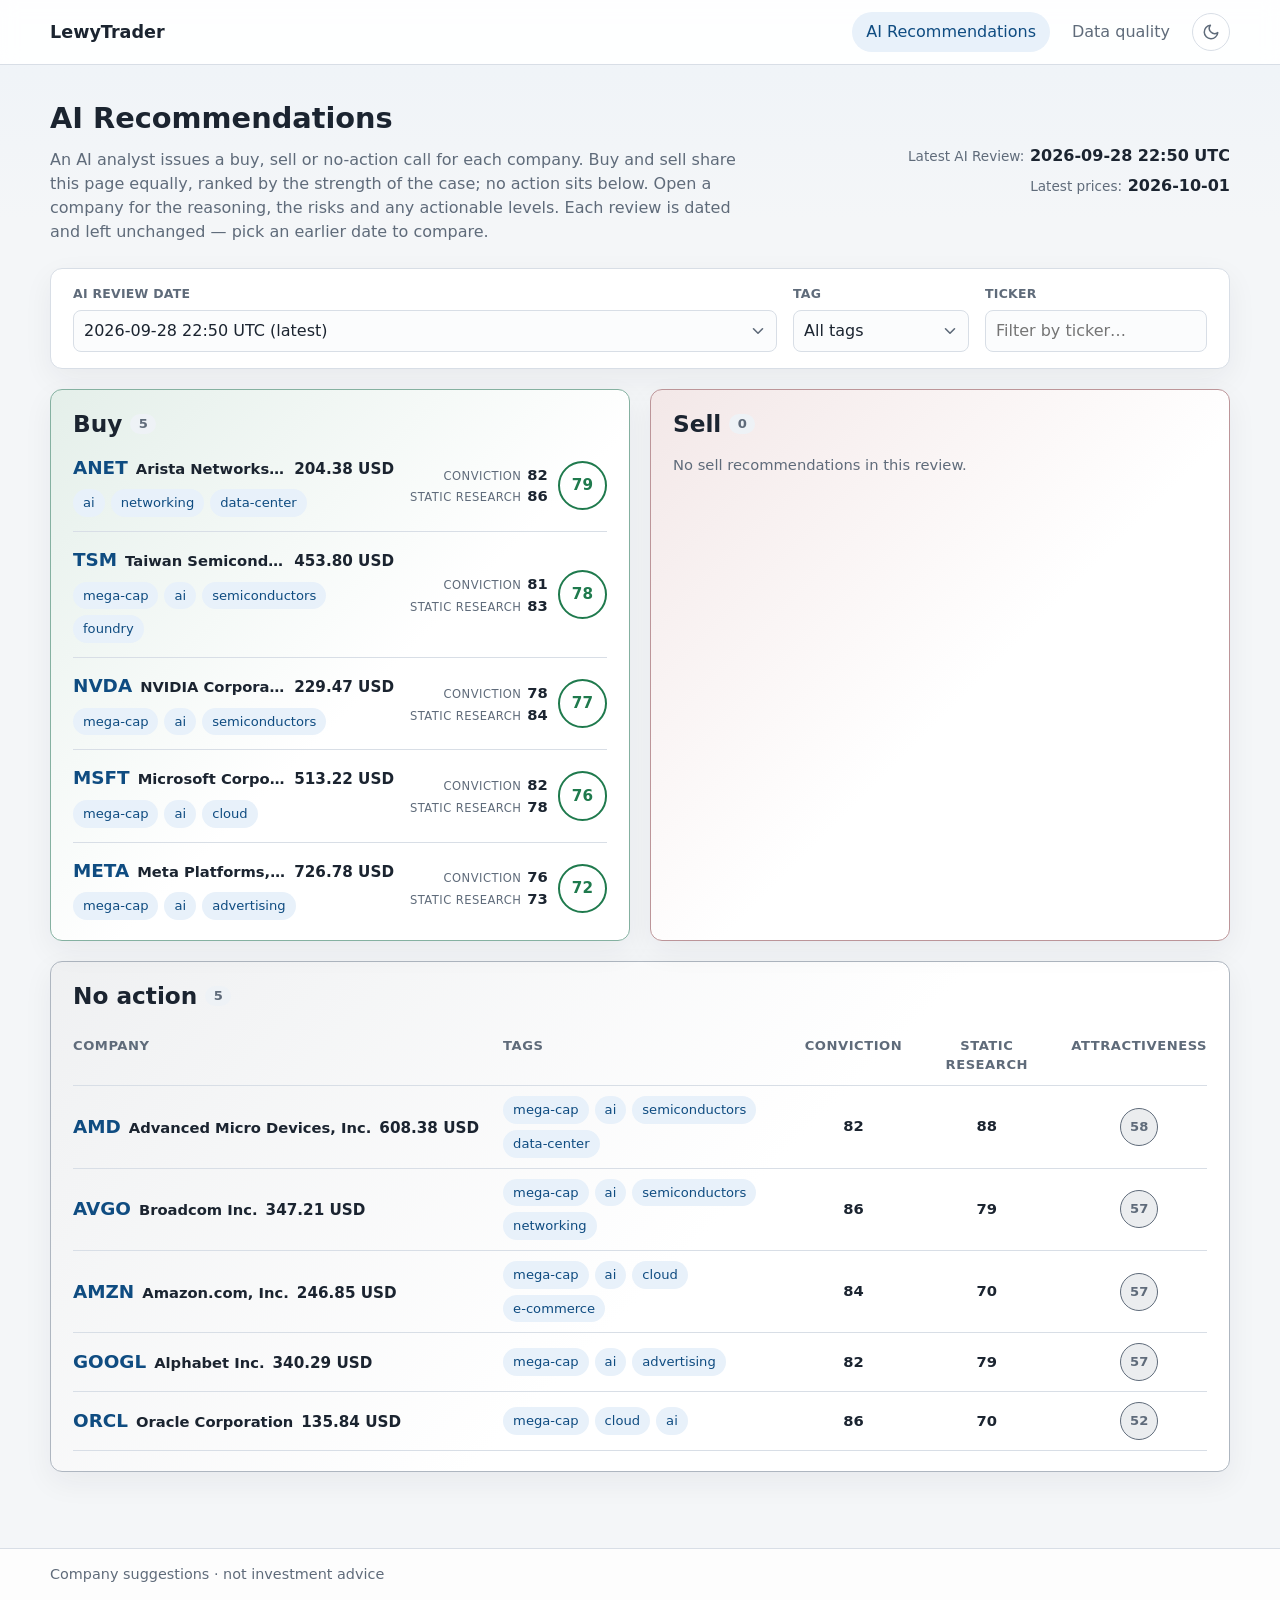
==== index.html @ b8fec173 "Deploy from LewyTrader @ 913bda2dea009701b4e9407ee2eef4a628cf31fa Leeewy/LewyTrader@913bda2dea009701" ====
<!DOCTYPE html>
<html lang="en">
<head>
  <meta charset="utf-8">
  <meta name="viewport" content="width=device-width, initial-scale=1">
  <title>AI Recommendations · LewyTrader</title>
  <script>
(function () {
  var key = "lewytrader-theme";
  var theme = "light";
  try {
    var stored = localStorage.getItem(key);
    if (stored === "light" || stored === "dark") {
      theme = stored;
    } else if (window.matchMedia("(prefers-color-scheme: dark)").matches) {
      theme = "dark";
    }
  } catch (err) {
    if (window.matchMedia("(prefers-color-scheme: dark)").matches) {
      theme = "dark";
    }
  }
  document.documentElement.setAttribute("data-theme", theme);

  window.LewyTrader = window.LewyTrader || {};
  window.LewyTrader.toggleTheme = function () {
    var html = document.documentElement;
    var current = html.getAttribute("data-theme") === "dark" ? "dark" : "light";
    var next = current === "dark" ? "light" : "dark";
    try {
      localStorage.setItem(key, next);
    } catch (err) {
      // Ignore storage failures (private mode, file:// restrictions).
    }
    html.setAttribute("data-theme", next);
    document.dispatchEvent(
      new CustomEvent("lewytrader-theme-change", { detail: { theme: next } })
    );
    if (typeof window.LewyTrader.updateThemeToggle === "function") {
      window.LewyTrader.updateThemeToggle();
    }
  };
})();
</script>
  <script>window.LewyTrader=window.LewyTrader||{};window.LewyTrader.termGlossary={"Attractiveness":"How strong the case is to own this company now: 100 is the strongest case to own, 0 the strongest case to exit.","Conviction":"How sure the analyst is about this call. Independent of attractiveness \u2014 a confident no-action can still score high.","Score":"How strong the case is to own this company now: 100 is the strongest case to own, 0 the strongest case to exit.","Research":"A score from reported figures only: growth, profitability and price versus its own trend. No AI is involved.","Research score":"A score from reported figures only: growth, profitability and price versus its own trend. No AI is involved.","Research rank":"Where this company sits among active watchlist names on the Research score alone. Rank 1 is the highest.","Static Research":"Reported-figures score from growth, profitability and price versus its own trend. No AI is involved. On the summary this is from the selected AI review; the Static Research section uses the latest available data and may differ.","Adjusted Close":"Closing price adjusted for splits and dividends, so history stays comparable over time.","SMA50":"Average closing price over the last 50 trading days.","SMA200":"Average closing price over the last 200 trading days.","Price vs SMA200":"Where the latest close sits relative to the 200-day average \u2014 a simple read on the longer-term trend.","RSI":"Relative Strength Index: a 0\u2013100 momentum reading. High values often mean the move has been stretched to the upside; low values, to the downside.","RSI (14)":"Relative Strength Index over 14 trading days: a 0\u2013100 momentum reading. High values often mean the move has been stretched to the upside; low values, to the downside.","MACD":"Moving Average Convergence Divergence: the gap between a faster and a slower moving average of price. Used to read trend and momentum.","ATR":"Average True Range: how much the price typically moves, in the quoted currency. Higher means a more volatile stock.","ATR (14)":"Average True Range over 14 trading days: how much the price typically moves, in the quoted currency. Higher means a more volatile stock.","ATR %":"Average True Range as a share of the latest close, so volatility can be compared across names with different prices.","RVOL":"Relative volume: latest session volume divided by the 20-day average. Around 1\u00d7 is a typical day; higher means heavier participation.","Excess vs benchmark (1m)":"How this name\u2019s roughly one-month return compares with the configured market benchmark (default SPY). Positive means it outperformed.","Excess vs benchmark (3m)":"How this name\u2019s roughly three-month return compares with the configured market benchmark (default SPY). Positive means it outperformed.","Benchmark":"The S&P 500 (SPY ETF) used for relative strength and regime context. It is not a watchlist company and is not itself a recommendation.","Benchmark vs SMA50":"Where the benchmark\u2019s latest close sits relative to its 50-day average.","Benchmark vs SMA200":"Where the benchmark\u2019s latest close sits relative to its 200-day average.","Benchmark above SMA50":"Whether the benchmark\u2019s latest close is above its 50-day average.","Benchmark above SMA200":"Whether the benchmark\u2019s latest close is above its 200-day average.","EPS":"Earnings per share: profit attributable to each ordinary share.","EPS (TTM)":"Earnings per share over the trailing twelve months: profit attributable to each ordinary share.","EPS growth":"Change in earnings per share versus a year earlier.","EPS growth (YoY)":"Change in earnings per share versus a year earlier.","TTM":"Trailing twelve months: the last 12 reported months, not the calendar year.","YoY":"Year over year: compared with the same period a year earlier.","Revenue (TTM)":"Sales over the trailing twelve months.","Revenue growth":"Change in sales versus a year earlier.","Revenue growth (YoY)":"Change in sales versus a year earlier.","Operating margin":"Operating profit as a share of sales.","Operating margin (TTM)":"Operating profit as a share of sales, over the trailing twelve months.","Gross margin (TTM)":"Gross profit as a share of sales, over the trailing twelve months.","Free cash flow (TTM)":"Cash left after operating and capital spending, over the trailing twelve months.","Market cap":"Market value of the company\u2019s shares: price \u00d7 shares outstanding.","FCF":"Free cash flow: cash left after operating and capital spending.","Latest close":"Most recent closing price in the quoted currency.","Volume":"Number of shares traded on the latest session.","Quoted currency":"Currency in which the share price is quoted.","Instrument currency":"Currency used for this instrument\u2019s prices and levels.","Price date":"Trading date of the latest price used in this review.","Indicator date":"Trading date of the latest technical indicators used.","Fundamentals as of":"When the fundamentals snapshot was last updated.","Fundamentals currency":"Currency of the reported fundamentals figures.","Fundamentals updated":"When the fundamentals record was last written.","Company name":"Legal or trading name of the company.","Sector":"Industry sector from the watchlist.","Country":"Country of domicile or primary listing from the watchlist.","Ticker":"Market symbol used to identify the company.","1-month return":"Price change over roughly the last month.","3-month return":"Price change over roughly the last three months.","6-month return":"Price change over roughly the last six months.","12-month return":"Price change over roughly the last twelve months.","52-week high":"Highest closing price in the last 52 weeks.","52-week low":"Lowest closing price in the last 52 weeks.","Distance from 52-week high":"How far the latest close sits below the 52-week high, as a percentage.","Distance from 52-week low":"How far the latest close sits above the 52-week low, as a percentage.","Drawdown from high":"Worst peak-to-trough decline in the last 52 weeks \u2014 can be deeper than the distance from the 52-week high if the price recovered.","Realized volatility":"How much the price has been swinging recently \u2014 higher means a choppier stock.","Data-quality errors":"Whether ticker-scoped data-quality checks reported errors for this company in the review.","Market intelligence finding":"A finding from public market intelligence gathered for this review. The machine identifier is kept on the chip for traceability.","Entry range":"Suggested price band for opening or adding to a position.","Stop loss":"Price level at which the case to hold would be reconsidered.","Take profit":"Price level at which taking gains would be reconsidered.","Horizon":"How far ahead this recommendation is meant to apply.","Snapshot":"The analyst\u2019s short read on the setup: what looks solid, what is uncertain, and why conviction is where it is.","Market Intelligence":"Public news, filings and market context gathered for this review, shown as the original findings rather than a new summary.","Reviewed":"When this AI review was produced.","Latest AI Review":"When the selected AI evaluation run finished, shown as UTC (same stamp as AI Review Date).","Latest prices":"Most recent trading-day date stored in market prices.","AI Review Date":"Which dated AI review to show on this page (UTC)."};window.LewyTrader.snapshotEvidenceLabels={"ticker":"Ticker","instrument_currency":"Instrument currency","as_of_price_date":"Price date","as_of_indicator_date":"Indicator date","as_of_fundamentals_at":"Fundamentals as of","metadata.name":"Company name","metadata.sector":"Sector","metadata.country":"Country","market.close":"Latest close","market.volume":"Volume","market.currency":"Quoted currency","price_behaviour.return_1m":"1-month return","price_behaviour.return_3m":"3-month return","price_behaviour.return_6m":"6-month return","price_behaviour.return_12m":"12-month return","price_behaviour.high_52w":"52-week high","price_behaviour.low_52w":"52-week low","price_behaviour.distance_from_high_52w":"Distance from 52-week high","price_behaviour.distance_from_low_52w":"Distance from 52-week low","price_behaviour.drawdown_from_high":"Drawdown from high","price_behaviour.realized_volatility":"Realized volatility","fundamentals.market_cap":"Market cap","fundamentals.revenue":"Revenue (TTM)","fundamentals.revenue_growth":"Revenue growth (YoY)","fundamentals.eps":"EPS (TTM)","fundamentals.eps_growth":"EPS growth (YoY)","fundamentals.free_cash_flow":"Free cash flow (TTM)","fundamentals.operating_margin":"Operating margin (TTM)","fundamentals.gross_margin":"Gross margin (TTM)","fundamentals.currency":"Fundamentals currency","fundamentals.updated_at":"Fundamentals updated","indicators.sma50":"SMA50","indicators.sma200":"SMA200","indicators.rsi14":"RSI (14)","indicators.macd":"MACD","indicators.atr14":"ATR (14)","indicators.rvol":"RVOL","indicators.atr14_pct":"ATR %","benchmark.ticker":"Benchmark","benchmark.excess_return_1m":"Excess vs benchmark (1m)","benchmark.excess_return_3m":"Excess vs benchmark (3m)","benchmark.close_vs_sma50":"Benchmark vs SMA50","benchmark.close_vs_sma200":"Benchmark vs SMA200","benchmark.above_sma50":"Benchmark above SMA50","benchmark.above_sma200":"Benchmark above SMA200","opportunity.score":"Research score","opportunity.rank":"Research rank","data_quality.has_errors":"Data-quality errors"};window.LewyTrader.mirFindingLabel="Market intelligence finding";window.LewyTrader.evaluationStateLabels={"accepted":"Complete","downgraded":"Adjusted","short_circuited":"Incomplete data","failed":"Unavailable","not_evaluated":"Not covered"};window.LewyTrader.evaluationStateSummaries={"accepted":"The analyst's call passed our safety checks and is shown exactly as written.","downgraded":"Our safety checks overruled the analyst and set this to no action. The original reasoning and scores are kept so you can see what was proposed.","short_circuited":"The data for this company was not complete enough to analyse, so no call was made. Treat this as no action rather than a negative view.","failed":"The analysis could not be completed for this company. Nothing has been read into the failure \u2014 treat it as no action.","not_evaluated":"This company is on your watchlist but was not covered in this review."};window.LewyTrader.degradedStates=["downgraded","failed","short_circuited"];window.LewyTrader.analysisNotRunStates=["failed","short_circuited"];</script>
  <link rel="stylesheet" href="assets/styles.css?v=1790869603">
</head>
<body>
  <header class="site-header">
    <div class="container header-inner">
      <a class="brand" href="index.html">LewyTrader</a>
      <div class="header-tools">
        <nav class="site-nav" aria-label="Primary">
          <a class="nav-link active" href="index.html">AI Recommendations</a><a class="nav-link" href="quality.html">Data quality</a>
        </nav>
        <button type="button" class="theme-toggle" aria-label="Switch to dark theme" onclick="window.LewyTrader.toggleTheme()">
  <svg class="theme-toggle-icon theme-toggle-moon" viewBox="0 0 24 24" width="18" height="18" fill="none" stroke="currentColor" stroke-width="2" stroke-linecap="round" stroke-linejoin="round" aria-hidden="true">
    <path d="M21 12.79A9 9 0 1 1 11.21 3 7 7 0 0 0 21 12.79z"/>
  </svg>
  <svg class="theme-toggle-icon theme-toggle-sun" viewBox="0 0 24 24" width="18" height="18" fill="none" stroke="currentColor" stroke-width="2" stroke-linecap="round" stroke-linejoin="round" aria-hidden="true">
    <circle cx="12" cy="12" r="4"/>
    <path d="M12 2v2M12 20v2M4.93 4.93l1.41 1.41M17.66 17.66l1.41 1.41M2 12h2M20 12h2M4.93 19.07l1.41-1.41M17.66 6.34l1.41-1.41"/>
  </svg>
</button>
      </div>
    </div>
  </header>
  <main class="container page-main">
    <div class="page-header">
  <div class="page-header-main">
    <h1>AI Recommendations</h1>
    <p class="lede">An AI analyst issues a buy, sell or no-action call for each company. Buy and sell share this page equally, ranked by the strength of the case; no action sits below. Open a company for the reasoning, the risks and any actionable levels. Each review is dated and left unchanged — pick an earlier date to compare.</p>
  </div>
  <div class="page-header-meta" id="recommendation-run-meta">
  <div class="meta-block">
    <span class="meta-label" data-tip="When the selected AI evaluation run finished, shown as UTC (same stamp as AI Review Date).">Latest AI Review</span>
    <time class="meta-value" id="recommendation-evaluated-at"
          datetime="2026-09-28T22:50:27+00:00">2026-09-28 22:50 UTC</time>
  </div>
  <div class="meta-block">
    <span class="meta-label" data-tip="Most recent trading-day date stored in market prices.">Latest prices</span>
    <time class="meta-value utc-date" datetime="2026-10-01">2026-10-01</time>
  </div>
</div>
</div>
<section class="section filter-section" aria-label="Recommendation filters">
  <div class="filter-bar" id="recommendation-filters"
       data-selected-run="run-cb1b187b-5b9a-4ec9-bd64-d8406f401cc3"
       data-latest-run="run-cb1b187b-5b9a-4ec9-bd64-d8406f401cc3">
    <label class="filter-field filter-field-run">
      <span class="filter-label">AI Review Date</span>
      <select id="filter-run" name="run" aria-label="Choose a review date">
        <option value="run-cb1b187b-5b9a-4ec9-bd64-d8406f401cc3" selected data-datetime="2026-09-28T22:50:27+00:00" data-suffix=" (latest)">2026-09-28 22:50 UTC (latest)</option><option value="run-c6d095ad-ae36-4245-95e4-3bceceba221d" data-datetime="2026-09-25T23:27:19+00:00" data-suffix="">2026-09-25 23:27 UTC</option><option value="run-a2bc906d-7a36-4ae4-892d-2aba0a30de5d" data-datetime="2026-09-20T22:58:00+00:00" data-suffix="">2026-09-20 22:58 UTC</option>
      </select>
    </label>
    <label class="filter-field">
      <span class="filter-label">Tag</span>
      <select id="filter-tag" name="tag">
        <option value="">All tags</option>
        <option value="advertising">advertising</option><option value="ai">ai</option><option value="cloud">cloud</option><option value="data-center">data-center</option><option value="e-commerce">e-commerce</option><option value="foundry">foundry</option><option value="mega-cap">mega-cap</option><option value="networking">networking</option><option value="semiconductors">semiconductors</option>
      </select>
    </label>
    <label class="filter-field filter-field-grow">
      <span class="filter-label">Ticker</span>
      <input id="filter-ticker" name="ticker" type="search"
             placeholder="Filter by ticker…" autocomplete="off">
    </label>
  </div>
</section>
<div id="recommendation-board">
  
  <div class="rec-split-grid">
    <section class="section rec-group" data-group="BUY">
      <h2>Buy
        <span class="rec-group-count" id="rec-count-buy">5</span>
      </h2>
      <ul class="rec-card-list" id="rec-list-buy"><li class="recommendation-row type-buy outcome-accepted rec-card"
    data-ticker="ANET"
    data-type="BUY"
    data-tags="ai networking data-center"
    data-state="accepted">
  <div class="rec-card-row">
    <div class="rec-card-identity">
      <a class="rec-card-company company-link" href="company.html?ticker=ANET" data-ticker="ANET"><span class="company-ticker">ANET</span><span class="company-name">Arista Networks, Inc.</span><span class="company-price">204.38 USD</span></a>
      <div class="rec-card-tags"><span class="tag">ai</span><span class="tag">networking</span><span class="tag">data-center</span></div>
    </div>
    <div class="rec-card-aside">
      <div class="rec-card-metrics">
        <span class="rec-card-metric"><span class="metric-label term-hint" data-tip="How sure the analyst is about this call. Independent of attractiveness — a confident no-action can still score high.">Conviction</span><span class="rec-card-metric-value">82</span></span>
        <span class="rec-card-metric"><span class="metric-label term-hint" data-tip="Reported-figures score from growth, profitability and price versus its own trend. No AI is involved. On the summary this is from the selected AI review; the Static Research section uses the latest available data and may differ.">Static Research</span><span class="rec-card-metric-value">86</span></span>
      </div>
      <span class="score-circle score-circle-buy">79</span>
    </div>
  </div>
</li><li class="recommendation-row type-buy outcome-accepted rec-card"
    data-ticker="TSM"
    data-type="BUY"
    data-tags="mega-cap ai semiconductors foundry"
    data-state="accepted">
  <div class="rec-card-row">
    <div class="rec-card-identity">
      <a class="rec-card-company company-link" href="company.html?ticker=TSM" data-ticker="TSM"><span class="company-ticker">TSM</span><span class="company-name">Taiwan Semiconductor Manufacturing Company Limited</span><span class="company-price">453.80 USD</span></a>
      <div class="rec-card-tags"><span class="tag">mega-cap</span><span class="tag">ai</span><span class="tag">semiconductors</span><span class="tag">foundry</span></div>
    </div>
    <div class="rec-card-aside">
      <div class="rec-card-metrics">
        <span class="rec-card-metric"><span class="metric-label term-hint" data-tip="How sure the analyst is about this call. Independent of attractiveness — a confident no-action can still score high.">Conviction</span><span class="rec-card-metric-value">81</span></span>
        <span class="rec-card-metric"><span class="metric-label term-hint" data-tip="Reported-figures score from growth, profitability and price versus its own trend. No AI is involved. On the summary this is from the selected AI review; the Static Research section uses the latest available data and may differ.">Static Research</span><span class="rec-card-metric-value">83</span></span>
      </div>
      <span class="score-circle score-circle-buy">78</span>
    </div>
  </div>
</li><li class="recommendation-row type-buy outcome-accepted rec-card"
    data-ticker="NVDA"
    data-type="BUY"
    data-tags="mega-cap ai semiconductors"
    data-state="accepted">
  <div class="rec-card-row">
    <div class="rec-card-identity">
      <a class="rec-card-company company-link" href="company.html?ticker=NVDA" data-ticker="NVDA"><span class="company-ticker">NVDA</span><span class="company-name">NVIDIA Corporation</span><span class="company-price">229.47 USD</span></a>
      <div class="rec-card-tags"><span class="tag">mega-cap</span><span class="tag">ai</span><span class="tag">semiconductors</span></div>
    </div>
    <div class="rec-card-aside">
      <div class="rec-card-metrics">
        <span class="rec-card-metric"><span class="metric-label term-hint" data-tip="How sure the analyst is about this call. Independent of attractiveness — a confident no-action can still score high.">Conviction</span><span class="rec-card-metric-value">78</span></span>
        <span class="rec-card-metric"><span class="metric-label term-hint" data-tip="Reported-figures score from growth, profitability and price versus its own trend. No AI is involved. On the summary this is from the selected AI review; the Static Research section uses the latest available data and may differ.">Static Research</span><span class="rec-card-metric-value">84</span></span>
      </div>
      <span class="score-circle score-circle-buy">77</span>
    </div>
  </div>
</li><li class="recommendation-row type-buy outcome-accepted rec-card"
    data-ticker="MSFT"
    data-type="BUY"
    data-tags="mega-cap ai cloud"
    data-state="accepted">
  <div class="rec-card-row">
    <div class="rec-card-identity">
      <a class="rec-card-company company-link" href="company.html?ticker=MSFT" data-ticker="MSFT"><span class="company-ticker">MSFT</span><span class="company-name">Microsoft Corporation</span><span class="company-price">513.22 USD</span></a>
      <div class="rec-card-tags"><span class="tag">mega-cap</span><span class="tag">ai</span><span class="tag">cloud</span></div>
    </div>
    <div class="rec-card-aside">
      <div class="rec-card-metrics">
        <span class="rec-card-metric"><span class="metric-label term-hint" data-tip="How sure the analyst is about this call. Independent of attractiveness — a confident no-action can still score high.">Conviction</span><span class="rec-card-metric-value">82</span></span>
        <span class="rec-card-metric"><span class="metric-label term-hint" data-tip="Reported-figures score from growth, profitability and price versus its own trend. No AI is involved. On the summary this is from the selected AI review; the Static Research section uses the latest available data and may differ.">Static Research</span><span class="rec-card-metric-value">78</span></span>
      </div>
      <span class="score-circle score-circle-buy">76</span>
    </div>
  </div>
</li><li class="recommendation-row type-buy outcome-accepted rec-card"
    data-ticker="META"
    data-type="BUY"
    data-tags="mega-cap ai advertising"
    data-state="accepted">
  <div class="rec-card-row">
    <div class="rec-card-identity">
      <a class="rec-card-company company-link" href="company.html?ticker=META" data-ticker="META"><span class="company-ticker">META</span><span class="company-name">Meta Platforms, Inc.</span><span class="company-price">726.78 USD</span></a>
      <div class="rec-card-tags"><span class="tag">mega-cap</span><span class="tag">ai</span><span class="tag">advertising</span></div>
    </div>
    <div class="rec-card-aside">
      <div class="rec-card-metrics">
        <span class="rec-card-metric"><span class="metric-label term-hint" data-tip="How sure the analyst is about this call. Independent of attractiveness — a confident no-action can still score high.">Conviction</span><span class="rec-card-metric-value">76</span></span>
        <span class="rec-card-metric"><span class="metric-label term-hint" data-tip="Reported-figures score from growth, profitability and price versus its own trend. No AI is involved. On the summary this is from the selected AI review; the Static Research section uses the latest available data and may differ.">Static Research</span><span class="rec-card-metric-value">73</span></span>
      </div>
      <span class="score-circle score-circle-buy">72</span>
    </div>
  </div>
</li></ul>
      <p class="muted rec-group-note hidden" id="rec-note-buy">No buy recommendations in this review.</p>
    </section>
    <section class="section rec-group" data-group="SELL">
      <h2>Sell
        <span class="rec-group-count" id="rec-count-sell">0</span>
      </h2>
      <ul class="rec-card-list" id="rec-list-sell"></ul>
      <p class="muted rec-group-note" id="rec-note-sell">No sell recommendations in this review.</p>
    </section>
  </div>
  <section class="section rec-group" data-group="NO_ACTION">
    <h2>No action
      <span class="rec-group-count" id="rec-count-no-action">5</span>
    </h2>
    <table class="data-table ranking-table" id="recommendation-table">
      <thead>
        <tr>
          <th>Company</th>
          <th>Tags</th>
          <th class="term-hint" data-tip="How sure the analyst is about this call. Independent of attractiveness — a confident no-action can still score high.">Conviction</th>
          <th class="term-hint" data-tip="Reported-figures score from growth, profitability and price versus its own trend. No AI is involved. On the summary this is from the selected AI review; the Static Research section uses the latest available data and may differ.">Static Research</th>
          <th class="term-hint" data-tip="How strong the case is to own this company now: 100 is the strongest case to own, 0 the strongest case to exit.">Attractiveness</th>
        </tr>
      </thead>
      <tbody id="recommendation-table-body"><tr class="recommendation-row type-no_action outcome-accepted"
    data-ticker="AMD"
    data-type="NO_ACTION"
    data-tags="mega-cap ai semiconductors data-center"
    data-state="accepted">
  <td>
    <a class="rec-card-company company-link" href="company.html?ticker=AMD" data-ticker="AMD"><span class="company-ticker">AMD</span><span class="company-name">Advanced Micro Devices, Inc.</span><span class="company-price">608.38 USD</span></a>
  </td>
  <td><span class="tag-row"><span class="tag">mega-cap</span><span class="tag">ai</span><span class="tag">semiconductors</span><span class="tag">data-center</span></span></td>
  <td><span class="rec-card-metric-value">82</span></td>
  <td><span class="rec-card-metric-value">88</span></td>
  <td><span class="score-circle score-circle-none score-circle-sm">58</span></td>
</tr><tr class="recommendation-row type-no_action outcome-accepted"
    data-ticker="AVGO"
    data-type="NO_ACTION"
    data-tags="mega-cap ai semiconductors networking"
    data-state="accepted">
  <td>
    <a class="rec-card-company company-link" href="company.html?ticker=AVGO" data-ticker="AVGO"><span class="company-ticker">AVGO</span><span class="company-name">Broadcom Inc.</span><span class="company-price">347.21 USD</span></a>
  </td>
  <td><span class="tag-row"><span class="tag">mega-cap</span><span class="tag">ai</span><span class="tag">semiconductors</span><span class="tag">networking</span></span></td>
  <td><span class="rec-card-metric-value">86</span></td>
  <td><span class="rec-card-metric-value">79</span></td>
  <td><span class="score-circle score-circle-none score-circle-sm">57</span></td>
</tr><tr class="recommendation-row type-no_action outcome-accepted"
    data-ticker="AMZN"
    data-type="NO_ACTION"
    data-tags="mega-cap ai cloud e-commerce"
    data-state="accepted">
  <td>
    <a class="rec-card-company company-link" href="company.html?ticker=AMZN" data-ticker="AMZN"><span class="company-ticker">AMZN</span><span class="company-name">Amazon.com, Inc.</span><span class="company-price">246.85 USD</span></a>
  </td>
  <td><span class="tag-row"><span class="tag">mega-cap</span><span class="tag">ai</span><span class="tag">cloud</span><span class="tag">e-commerce</span></span></td>
  <td><span class="rec-card-metric-value">84</span></td>
  <td><span class="rec-card-metric-value">70</span></td>
  <td><span class="score-circle score-circle-none score-circle-sm">57</span></td>
</tr><tr class="recommendation-row type-no_action outcome-accepted"
    data-ticker="GOOGL"
    data-type="NO_ACTION"
    data-tags="mega-cap ai advertising"
    data-state="accepted">
  <td>
    <a class="rec-card-company company-link" href="company.html?ticker=GOOGL" data-ticker="GOOGL"><span class="company-ticker">GOOGL</span><span class="company-name">Alphabet Inc.</span><span class="company-price">340.29 USD</span></a>
  </td>
  <td><span class="tag-row"><span class="tag">mega-cap</span><span class="tag">ai</span><span class="tag">advertising</span></span></td>
  <td><span class="rec-card-metric-value">82</span></td>
  <td><span class="rec-card-metric-value">79</span></td>
  <td><span class="score-circle score-circle-none score-circle-sm">57</span></td>
</tr><tr class="recommendation-row type-no_action outcome-accepted"
    data-ticker="ORCL"
    data-type="NO_ACTION"
    data-tags="mega-cap cloud ai"
    data-state="accepted">
  <td>
    <a class="rec-card-company company-link" href="company.html?ticker=ORCL" data-ticker="ORCL"><span class="company-ticker">ORCL</span><span class="company-name">Oracle Corporation</span><span class="company-price">135.84 USD</span></a>
  </td>
  <td><span class="tag-row"><span class="tag">mega-cap</span><span class="tag">cloud</span><span class="tag">ai</span></span></td>
  <td><span class="rec-card-metric-value">86</span></td>
  <td><span class="rec-card-metric-value">70</span></td>
  <td><span class="score-circle score-circle-none score-circle-sm">52</span></td>
</tr></tbody>
    </table>
    <p class="muted rec-group-note hidden" id="rec-note-no-action">Every company in this review has a buy or sell recommendation.</p>
  </section>
  <p id="recommendation-empty" class="muted hidden">No companies match the current filters.</p>
</div>
  </main>
  <footer class="site-footer">
    <div class="container footer-inner">
      <span class="footer-note">Company suggestions · not investment advice</span>
    </div>
  </footer>
  <script src="assets/app.js?v=1790869603" defer></script><script src="assets/recommendations.js?v=1790869603" defer></script>
</body>
</html>
---- assets/styles.css ----
:root {
  color-scheme: light;
  --bg: #f4f6f8;
  --body-gradient-start: #eef3f8;
  --surface: #ffffff;
  --surface-muted: #fbfcfd;
  --text: #1b2430;
  --muted: #5f6b7a;
  --border: #d8dee6;
  --brand: #0f4c81;
  --brand-soft: #e8f1fa;
  --positive: #1f7a4d;
  --positive-soft: #e7f6ee;
  --watchlist: #6b4c9a;
  --watchlist-soft: #f1ebfa;
  --score-high: #1f7a4d;
  --score-mid: #5f6b7a;
  --score-low: #9a3b3b;
  --score-pill-bg: #eef2f6;
  --score-high-bg: #e7f6ee;
  --score-mid-bg: #eef2f6;
  --score-low-bg: #fdeeee;
  --alert-warning: #fff7e6;
  --alert-error: #fdecec;
  --header-bg: rgba(255, 255, 255, 0.92);
  --footer-bg: rgba(255, 255, 255, 0.8);
  --chart-loading-bg: rgba(251, 252, 253, 0.88);
  --chart-color-primary: #0f4c81;
  --chart-color-secondary: #b26a00;
  --chart-color-tertiary: #6b4c9a;
  --nav-badge-bg: #fff4df;
  --nav-badge-text: #b26a00;
  --shadow: 0 10px 30px rgba(27, 36, 48, 0.06);
  --radius: 12px;
  --font: "Segoe UI", system-ui, -apple-system, sans-serif;
}

[data-theme="dark"] {
  color-scheme: dark;
  --bg: #0f1419;
  --body-gradient-start: #121820;
  --surface: #1a2332;
  --surface-muted: #151c27;
  --text: #e8edf4;
  --muted: #8b9cb0;
  --border: #2d3a4d;
  --brand: #5ba4e8;
  --brand-soft: #1a2d44;
  --positive: #4ecf8a;
  --positive-soft: #1a3d2e;
  --watchlist: #b89ae8;
  --watchlist-soft: #2a2440;
  --score-high: #4ecf8a;
  --score-mid: #8b9cb0;
  --score-low: #f08080;
  --score-pill-bg: #2d3a4d;
  --score-high-bg: #1a3d2e;
  --score-mid-bg: #243040;
  --score-low-bg: #3d2424;
  --alert-warning: #3d3020;
  --alert-error: #3d2424;
  --header-bg: rgba(26, 35, 50, 0.92);
  --footer-bg: rgba(26, 35, 50, 0.8);
  --chart-loading-bg: rgba(21, 28, 39, 0.88);
  --chart-color-primary: #5ba4e8;
  --chart-color-secondary: #e8a040;
  --chart-color-tertiary: #b89ae8;
  --nav-badge-bg: #3d3020;
  --nav-badge-text: #e8a040;
  --shadow: 0 10px 30px rgba(0, 0, 0, 0.25);
}

* {
  box-sizing: border-box;
}

body {
  margin: 0;
  min-height: 100vh;
  display: flex;
  flex-direction: column;
  font-family: var(--font);
  color: var(--text);
  background: linear-gradient(180deg, var(--body-gradient-start) 0%, var(--bg) 220px);
  line-height: 1.5;
}

a {
  color: var(--brand);
  text-decoration: none;
}

a:hover {
  text-decoration: underline;
}

.container {
  width: min(1180px, calc(100% - 48px));
  margin: 0 auto;
}

.site-header {
  background: var(--header-bg);
  border-bottom: 1px solid var(--border);
  backdrop-filter: blur(8px);
  position: sticky;
  top: 0;
  z-index: 10;
}

.header-inner {
  display: flex;
  align-items: center;
  gap: 16px;
  min-height: 64px;
}

.brand {
  font-weight: 700;
  font-size: 1.1rem;
  color: var(--text);
  flex-shrink: 0;
}

.header-tools {
  display: flex;
  align-items: center;
  gap: 8px;
  margin-left: auto;
  flex-shrink: 0;
  position: relative;
  z-index: 2;
}

.site-nav {
  display: flex;
  align-items: center;
  justify-content: flex-end;
  gap: 8px;
  flex-wrap: wrap;
}

.nav-link {
  display: inline-flex;
  align-items: center;
  gap: 8px;
  padding: 8px 14px;
  border-radius: 999px;
  color: var(--muted);
  white-space: nowrap;
}

.nav-link.active,
.nav-link:hover {
  background: var(--brand-soft);
  color: var(--brand);
  text-decoration: none;
}

.nav-badge {
  display: inline-flex;
  align-items: center;
  justify-content: center;
  min-width: 20px;
  height: 20px;
  padding: 0 6px;
  border-radius: 999px;
  font-size: 0.75rem;
  font-weight: 700;
  line-height: 1;
  color: var(--nav-badge-text);
  background: var(--nav-badge-bg);
}

.theme-toggle {
  display: inline-flex;
  align-items: center;
  justify-content: center;
  flex-shrink: 0;
  width: 38px;
  height: 38px;
  padding: 0;
  margin: 0;
  border: 1px solid var(--border);
  border-radius: 999px;
  background: var(--surface);
  color: var(--muted);
  cursor: pointer;
  appearance: none;
  -webkit-appearance: none;
  font: inherit;
  line-height: 0;
  position: relative;
  z-index: 3;
  transition: border-color 0.15s ease, color 0.15s ease, background-color 0.15s ease;
}

.theme-toggle:hover {
  border-color: var(--brand);
  color: var(--brand);
  background: var(--brand-soft);
}

.theme-toggle:focus-visible {
  outline: 2px solid var(--brand);
  outline-offset: 2px;
}

.theme-toggle-icon {
  display: block;
  pointer-events: none;
}

html[data-theme="light"] .theme-toggle-sun,
html[data-theme="dark"] .theme-toggle-moon {
  display: none;
}

.page-main {
  flex: 1 0 auto;
  padding: 32px 0 56px;
}

.page-header {
  display: flex;
  justify-content: space-between;
  align-items: center;
  gap: 24px;
  margin-bottom: 24px;
}

.page-header-main {
  min-width: 0;
}

.page-header-meta {
  display: flex;
  flex-direction: column;
  justify-content: center;
  gap: 6px;
  text-align: right;
  min-width: 220px;
  flex-shrink: 0;
}

.meta-block {
  display: flex;
  flex-wrap: wrap;
  align-items: baseline;
  justify-content: flex-end;
  gap: 0.35em;
  margin: 0;
}

.meta-block .meta-label {
  display: inline;
}

.meta-block .meta-label::after {
  content: ":";
}

.page-header h1,
.company-header h1 {
  margin: 0 0 8px;
  font-size: clamp(1.8rem, 2vw, 2.4rem);
}

.company-header {
  margin-bottom: 12px;
}

.company-hero {
  margin-bottom: 20px;
  padding: 20px 22px;
  border: 1px solid var(--border);
  border-radius: var(--radius);
  background: var(--surface);
  box-shadow: var(--shadow);
}

.company-hero-body {
  display: flex;
  align-items: center;
  justify-content: space-between;
  gap: 24px;
}

.company-hero-identity {
  min-width: 0;
  flex: 1;
}

.company-title-line {
  display: flex;
  align-items: baseline;
  flex-wrap: wrap;
  gap: 8px 14px;
  margin: 0 0 8px;
  font-size: clamp(1.6rem, 2vw, 2.1rem);
  font-weight: 700;
  line-height: 1.2;
}

.company-ticker {
  color: var(--brand);
}

.company-title-line .company-name {
  color: var(--text);
  font-weight: 600;
}

.company-title-meta {
  display: inline-flex;
  align-items: baseline;
  flex-wrap: wrap;
  gap: 10px 16px;
  margin-left: 4px;
  font-size: 1rem;
  font-weight: 400;
}

.company-title-meta .company-price {
  margin: 0;
  font-size: 1.05rem;
  font-weight: 600;
  color: var(--text);
}

.company-title-meta .rec-card-metric .metric-label {
  font-size: 0.72rem;
  text-transform: uppercase;
  letter-spacing: 0.04em;
}

.company-title-meta .rec-card-metric-value {
  font-size: 0.95rem;
  font-weight: 600;
}

.company-hero-tags {
  margin-bottom: 0;
}

.company-chart-disclosure {
  margin-top: 14px;
  padding-top: 12px;
  border-top: 1px solid var(--border);
}

.company-chart-toggle {
  display: inline-flex;
  align-items: center;
  gap: 8px;
  list-style: none;
  cursor: pointer;
  color: var(--muted);
  font-size: 0.92rem;
  font-weight: 600;
  line-height: 1;
  user-select: none;
}

.company-chart-toggle::-webkit-details-marker {
  display: none;
}

.company-chart-toggle::marker {
  content: "";
}

.company-chart-toggle:hover {
  color: var(--text);
}

.company-chart-chevron {
  display: block;
  width: 0.5em;
  height: 0.5em;
  border-right: 2px solid currentColor;
  border-bottom: 2px solid currentColor;
  transform: rotate(45deg);
  translate: 0 -0.12em;
  transition: transform 0.15s ease;
  flex: 0 0 auto;
}

.company-chart-disclosure[open] > .company-chart-toggle .company-chart-chevron {
  transform: rotate(-135deg);
}

.company-chart-body {
  margin-top: 14px;
}

.company-hero-metrics {
  display: flex;
  align-items: center;
  gap: 16px;
  flex-shrink: 0;
}

.company-metrics {
  justify-content: flex-end;
}

.section-heading {
  display: flex;
  align-items: center;
  justify-content: flex-start;
  gap: 16px;
  margin-bottom: 16px;
}

.section-heading h2 {
  margin: 0;
  font-size: 1.45rem;
  line-height: 1.2;
}

.company-analysis-toolbar {
  display: flex;
  flex-direction: row;
  flex-wrap: nowrap;
  align-items: center;
  gap: 16px 20px;
  margin-bottom: 18px;
}

.company-analysis-toolbar > h2 {
  margin: 0;
  font-size: 1.45rem;
  line-height: 1.2;
  white-space: nowrap;
  flex: 0 0 auto;
}

.company-analysis-toolbar .filter-field-horizon,
.company-analysis-toolbar .filter-field-score,
.company-analysis-toolbar .rec-run-selector,
.company-section-score .filter-field-score {
  display: flex;
  flex-direction: row;
  align-items: baseline;
  gap: 8px;
  margin: 0;
  min-width: 0;
  width: auto;
  max-width: none;
  flex: 0 0 auto;
}

.company-analysis-toolbar .filter-field-run {
  flex: 0 1 auto;
  min-width: 0;
}

.company-analysis-toolbar .filter-label,
.company-section-score .filter-label {
  margin: 0;
  white-space: nowrap;
}

.company-analysis-toolbar .horizon-value,
.company-analysis-toolbar .score-value,
.company-section-score .score-value {
  display: inline;
  padding: 0;
  font-size: 1rem;
  font-weight: 600;
  line-height: 1.25;
  color: var(--text);
  white-space: nowrap;
}

.company-analysis-toolbar .filter-field select {
  min-width: 12rem;
}

.company-section-score {
  display: flex;
  align-items: center;
  justify-content: center;
  padding: 0;
  text-align: center;
  flex-shrink: 0;
}

@media (max-width: 720px) {
  .company-analysis-toolbar {
    flex-wrap: wrap;
  }
}

.lede,
.company-title {
  color: var(--muted);
  max-width: 70ch;
  margin: 0;
}

.company-title {
  margin: 0 0 12px;
  font-size: 1.1rem;
}

.eyebrow {
  margin: 0 0 8px;
  font-size: 0.9rem;
}

.term-hint {
  cursor: help;
}

.lt-tooltip {
  position: absolute;
  z-index: 1000;
  max-width: min(28rem, calc(100vw - 16px));
  padding: 8px 10px;
  border: 1px solid var(--border);
  border-radius: var(--radius);
  background: var(--surface);
  color: var(--text);
  box-shadow: var(--shadow);
  font-size: 0.85rem;
  line-height: 1.35;
  pointer-events: none;
}

.meta-label,
.metric-label,
.score-caption {
  display: block;
  color: var(--muted);
  font-size: 0.85rem;
}

.meta-value,
.metric-value {
  font-size: 1rem;
  font-weight: 600;
}

.section {
  background: var(--surface);
  border: 1px solid var(--border);
  border-radius: var(--radius);
  padding: 20px 22px;
  box-shadow: var(--shadow);
  margin-bottom: 20px;
}

.section > h2 {
  margin: 0 0 16px;
  font-size: 1.45rem;
  line-height: 1.2;
}

.data-table {
  width: 100%;
  border-collapse: collapse;
  font-size: 0.95rem;
}

.data-table th,
.data-table td {
  padding: 10px 12px;
  border-bottom: 1px solid var(--border);
  text-align: left;
  vertical-align: top;
}

.data-table th {
  color: var(--muted);
  font-weight: 600;
  font-size: 0.82rem;
  text-transform: uppercase;
  letter-spacing: 0.04em;
}

.rank-cell {
  width: 48px;
  font-weight: 700;
}

.company-link {
  font-weight: 700;
}

.company-cell-top {
  display: flex;
  align-items: center;
  gap: 8px;
  flex-wrap: wrap;
}

.company-name {
  color: var(--muted);
  font-size: 0.92rem;
}

.score-pill {
  display: inline-flex;
  align-items: center;
  justify-content: center;
  min-width: 52px;
  padding: 6px 10px;
  border-radius: 999px;
  font-weight: 700;
  background: var(--score-pill-bg);
}

.score-pill.large {
  min-width: 72px;
  padding: 10px 14px;
  font-size: 1.4rem;
}

.score-high {
  color: var(--score-high);
  background: var(--score-high-bg);
}

.score-mid {
  color: var(--score-mid);
  background: var(--score-mid-bg);
}

.score-low {
  color: var(--score-low);
  background: var(--score-low-bg);
}

.badge-row {
  display: flex;
  flex-wrap: wrap;
  gap: 8px;
  margin-bottom: 12px;
}

.badge,
.tag {
  display: inline-flex;
  align-items: center;
  padding: 4px 10px;
  border-radius: 999px;
  font-size: 0.82rem;
  font-weight: 600;
}

.badge-watchlist,
.badge-active {
  color: var(--watchlist);
  background: var(--watchlist-soft);
}

.badge-archived,
.badge-neutral {
  color: var(--muted);
  background: var(--score-pill-bg);
}

.tag {
  color: var(--brand);
  background: var(--brand-soft);
  font-weight: 500;
  white-space: nowrap;
}

.alert {
  display: flex;
  justify-content: space-between;
  gap: 16px;
  align-items: center;
  padding: 12px 16px;
  border-radius: var(--radius);
  margin-bottom: 20px;
  border: 1px solid var(--border);
}

.alert-warning {
  background: var(--alert-warning);
}

.alert-error {
  background: var(--alert-error);
}

.metric-grid {
  display: grid;
  grid-template-columns: repeat(auto-fit, minmax(180px, 1fr));
  gap: 12px;
}

.metric-card {
  padding: 14px;
  border: 1px solid var(--border);
  border-radius: 10px;
  background: var(--surface-muted);
}

.score-panel {
  margin-bottom: 16px;
}

.score-panel-main {
  display: flex;
  align-items: center;
  gap: 16px;
  margin-bottom: 12px;
}

.chart-panel {
  width: 100%;
  padding: 0;
  position: relative;
}

.chart-loading {
  position: absolute;
  inset: 0;
  display: flex;
  align-items: center;
  justify-content: center;
  background: var(--chart-loading-bg);
  color: var(--muted);
  font-size: 0.9rem;
  font-weight: 600;
  z-index: 2;
}

.chart-loading.hidden {
  display: none;
}

.chart-range-toolbar {
  display: flex;
  flex-wrap: wrap;
  gap: 8px;
  margin-bottom: 12px;
}

.chart-range-btn {
  border: 1px solid var(--border);
  background: var(--surface-muted);
  color: var(--muted);
  border-radius: 999px;
  padding: 6px 12px;
  font-size: 0.85rem;
  font-weight: 600;
  cursor: pointer;
}

.chart-range-btn:hover {
  border-color: var(--brand);
  color: var(--brand);
}

.chart-range-btn.active {
  background: var(--brand-soft);
  border-color: var(--brand);
  color: var(--brand);
}

.price-chart-host {
  width: 100%;
  min-height: 440px;
}

.price-chart-host .apexcharts-toolbar {
  top: 0;
  right: 0;
}

.price-chart-host .apexcharts-toolbar svg,
.price-chart-host .apexcharts-menu-icon svg,
.price-chart-host .apexcharts-reset-icon svg,
.price-chart-host .apexcharts-zoom-icon svg,
.price-chart-host .apexcharts-zoomin-icon svg,
.price-chart-host .apexcharts-zoomout-icon svg,
.price-chart-host .apexcharts-pan-icon svg,
.price-chart-host .apexcharts-selection-icon svg {
  fill: var(--muted);
}

.price-chart-host .apexcharts-toolbar svg:hover,
.price-chart-host .apexcharts-menu-icon svg:hover,
.price-chart-host .apexcharts-reset-icon svg:hover,
.price-chart-host .apexcharts-zoom-icon svg:hover,
.price-chart-host .apexcharts-zoomin-icon svg:hover,
.price-chart-host .apexcharts-zoomout-icon svg:hover,
.price-chart-host .apexcharts-pan-icon svg:hover,
.price-chart-host .apexcharts-selection-icon svg:hover {
  fill: var(--brand);
}

.price-chart-host .apexcharts-tooltip,
.price-chart-host .apexcharts-xaxistooltip,
.price-chart-host .apexcharts-yaxistooltip {
  background: var(--surface) !important;
  border: 1px solid var(--border) !important;
  color: var(--text) !important;
  box-shadow: var(--shadow);
}

.price-chart-host .apexcharts-tooltip .apexcharts-tooltip-title {
  background: var(--surface-muted) !important;
  border-bottom: 1px solid var(--border) !important;
  color: var(--text) !important;
}

.price-chart-host .apexcharts-tooltip .apexcharts-tooltip-series-group,
.price-chart-host .apexcharts-tooltip .apexcharts-tooltip-text,
.price-chart-host .apexcharts-tooltip .apexcharts-tooltip-y-group,
.price-chart-host .apexcharts-tooltip .apexcharts-tooltip-z-group,
.price-chart-host .apexcharts-tooltip .apexcharts-tooltip-goals-group,
.price-chart-host .apexcharts-tooltip .apexcharts-tooltip-text-y-label,
.price-chart-host .apexcharts-tooltip .apexcharts-tooltip-text-y-value,
.price-chart-host .apexcharts-tooltip .apexcharts-tooltip-text-z-label,
.price-chart-host .apexcharts-tooltip .apexcharts-tooltip-text-z-value,
.price-chart-host .apexcharts-xaxistooltip-text,
.price-chart-host .apexcharts-yaxistooltip-text {
  background: transparent !important;
  color: var(--text) !important;
}

.price-chart-host .apexcharts-xaxistooltip-bottom::before,
.price-chart-host .apexcharts-xaxistooltip-bottom::after,
.price-chart-host .apexcharts-yaxistooltip-left::before,
.price-chart-host .apexcharts-yaxistooltip-left::after {
  border-bottom-color: var(--border) !important;
}

.price-chart-host .apexcharts-xaxistooltip-bottom::after {
  border-bottom-color: var(--surface) !important;
}

.prose {
  margin: 0 0 4px;
  white-space: pre-wrap;
}

.badge-type-buy {
  color: var(--positive);
  background: var(--positive-soft);
}

.badge-type-sell {
  color: var(--score-low);
  background: var(--score-low-bg);
}

.badge-type-no-action,
.badge-type-none {
  color: var(--muted);
  background: var(--score-pill-bg);
}

.state-pill {
  display: inline-flex;
  align-items: center;
  padding: 4px 10px;
  border-radius: 999px;
  font-size: 0.82rem;
  font-weight: 600;
  color: var(--muted);
  background: var(--score-pill-bg);
}

.state-pill.state-accepted {
  color: var(--positive);
  background: var(--positive-soft);
}

.state-pill.state-downgraded {
  color: var(--score-mid);
  background: var(--score-mid-bg);
}

.state-pill.state-short_circuited {
  color: var(--muted);
  background: var(--score-pill-bg);
  box-shadow: inset 0 0 0 1px var(--border);
}

.state-pill.state-failed {
  color: var(--score-low);
  background: var(--score-low-bg);
}

.state-pill.state-not_evaluated {
  color: var(--muted);
  background: var(--score-pill-bg);
}

.recommendation-row.outcome-failed {
  background: color-mix(in srgb, var(--score-low-bg) 35%, transparent);
}

.recommendation-row.outcome-short_circuited {
  background: color-mix(in srgb, var(--score-pill-bg) 55%, transparent);
}

.recommendation-row.outcome-downgraded {
  background: color-mix(in srgb, var(--score-mid-bg) 40%, transparent);
}

/* Buy/sell/no-action surface tint: company hero + whole recommendation panels. */
.company-hero-buy,
.rec-group[data-group="BUY"] {
  border-color: color-mix(in srgb, var(--score-high) 45%, var(--border));
  background: linear-gradient(
    135deg,
    color-mix(in srgb, var(--score-high) 12%, var(--surface)) 0%,
    var(--surface) 55%
  );
}

.company-hero-sell,
.rec-group[data-group="SELL"] {
  border-color: color-mix(in srgb, var(--score-low) 45%, var(--border));
  background: linear-gradient(
    135deg,
    color-mix(in srgb, var(--score-low) 12%, var(--surface)) 0%,
    var(--surface) 55%
  );
}

.company-hero-neutral,
.rec-group[data-group="NO_ACTION"] {
  border-color: color-mix(in srgb, var(--muted) 35%, var(--border));
  background: linear-gradient(
    135deg,
    color-mix(in srgb, var(--muted) 10%, var(--surface)) 0%,
    var(--surface) 55%
  );
}

.rec-outcome-callout {
  margin: 0 0 16px;
  padding: 12px 14px;
  border-radius: 10px;
  border: 1px solid var(--border);
  background: var(--surface-muted);
}

.rec-outcome-callout.outcome-accepted {
  border-color: color-mix(in srgb, var(--positive) 35%, var(--border));
  background: var(--positive-soft);
}

.rec-outcome-callout.outcome-downgraded {
  border-color: color-mix(in srgb, var(--score-mid) 40%, var(--border));
  background: var(--alert-warning);
}

.rec-outcome-callout.outcome-short_circuited {
  background: var(--surface-muted);
}

.rec-outcome-callout.outcome-failed {
  border-color: color-mix(in srgb, var(--score-low) 40%, var(--border));
  background: var(--alert-error);
}

.rec-outcome-callout.outcome-not_evaluated {
  background: var(--surface-muted);
}

.rec-outcome-title {
  margin: 0 0 4px;
  font-size: 0.85rem;
  font-weight: 700;
  letter-spacing: 0.02em;
  text-transform: uppercase;
  color: var(--text);
}

.rec-outcome-summary {
  margin: 0;
  color: var(--muted);
  font-size: 0.95rem;
}

.rec-null-attractiveness {
  margin: 0 0 12px;
}

.rec-eval-reasons code,
.rec-eval-warnings code {
  font-size: 0.88rem;
}

.tag-row {
  display: flex;
  flex-wrap: wrap;
  gap: 6px;
  margin-top: 6px;
}

.filter-section {
  padding-top: 16px;
  padding-bottom: 16px;
}

.filter-bar {
  display: flex;
  flex-wrap: wrap;
  gap: 12px 16px;
  align-items: center;
  margin: 0;
  padding: 0;
  border: 0;
  border-radius: 0;
  background: transparent;
}

.filter-field {
  display: flex;
  flex-direction: column;
  justify-content: center;
  gap: 6px;
  min-width: 140px;
}

.filter-field-run {
  min-width: 260px;
  flex: 1 1 260px;
}

.rec-run-selector {
  display: flex;
  flex-direction: column;
  gap: 6px;
  margin: 0 0 14px;
  max-width: 420px;
}

.filter-label {
  font-size: 0.78rem;
  font-weight: 600;
  letter-spacing: 0.02em;
  text-transform: uppercase;
  color: var(--muted);
}

.filter-field select,
.filter-field input {
  border: 1px solid var(--border);
  border-radius: 8px;
  background-color: var(--surface-muted);
  color: var(--text);
  padding: 8px 10px;
  font: inherit;
}

.filter-field select {
  appearance: none;
  -webkit-appearance: none;
  padding-right: 2.25rem;
  background-image: url("data:image/svg+xml,%3Csvg xmlns='http://www.w3.org/2000/svg' width='12' height='8' viewBox='0 0 12 8' fill='none'%3E%3Cpath d='M1.5 1.75 6 6.25 10.5 1.75' stroke='%235f6b7a' stroke-width='1.6' stroke-linecap='round' stroke-linejoin='round'/%3E%3C/svg%3E");
  background-repeat: no-repeat;
  background-position: right 12px center;
  background-size: 12px 8px;
}

[data-theme="dark"] .filter-field select {
  background-image: url("data:image/svg+xml,%3Csvg xmlns='http://www.w3.org/2000/svg' width='12' height='8' viewBox='0 0 12 8' fill='none'%3E%3Cpath d='M1.5 1.75 6 6.25 10.5 1.75' stroke='%238b9cb0' stroke-width='1.6' stroke-linecap='round' stroke-linejoin='round'/%3E%3C/svg%3E");
}

.recommendation-row.not-evaluated {
  opacity: 0.85;
}

/* Buy and sell are equally important decisions, so they share one row of
   equal-width panels. No action sits below at full width. */
.rec-split-grid {
  display: grid;
  grid-template-columns: repeat(2, minmax(0, 1fr));
  gap: 20px;
}

.rec-group h2 {
  display: flex;
  align-items: center;
  gap: 8px;
}

.rec-group-count {
  display: inline-flex;
  align-items: center;
  justify-content: center;
  min-width: 26px;
  padding: 2px 8px;
  border-radius: 999px;
  background: var(--score-pill-bg);
  color: var(--muted);
  font-size: 0.82rem;
  font-weight: 600;
}

.rec-group-note {
  margin: 0;
  font-size: 0.92rem;
}

.rec-card-list {
  margin: 0;
  padding: 0;
  list-style: none;
}

/* Company + tags on the left; Conviction · Static Research · Attractiveness ring centred against that stack. */
.rec-card {
  display: flex;
  flex-direction: column;
  align-items: stretch;
  padding: 14px 0;
  border-bottom: 1px solid var(--border);
  background: transparent;
}

.rec-card:first-child {
  padding-top: 0;
}

.rec-card:last-child {
  border-bottom: 0;
  padding-bottom: 0;
}

.rec-card-row {
  display: flex;
  align-items: center;
  gap: 12px 16px;
  min-width: 0;
}

.rec-card-company {
  display: flex;
  align-items: baseline;
  gap: 8px;
  min-width: 0;
}

a.rec-card-company {
  color: inherit;
  text-decoration: none;
  transform-origin: left center;
  transition: transform 0.15s ease;
}

a.rec-card-company:hover {
  text-decoration: none;
  transform: scale(1.04);
}

.rec-card-identity {
  display: flex;
  flex-direction: column;
  justify-content: center;
  gap: 8px;
  min-width: 0;
  flex: 1;
}

.rec-card-aside {
  --stack-gap: 4px;
  --metric-line: 1.2;
  --metric-value-size: 0.92rem;
  --stack-height: calc(
    2 * var(--metric-value-size) * var(--metric-line) + var(--stack-gap)
  );
  --circle-size: calc(var(--stack-height) * 1.25);
  display: grid;
  grid-template-columns: auto auto;
  align-items: center;
  gap: 10px;
  flex: 0 0 auto;
  min-width: 0;
}

.rec-card-metrics {
  display: flex;
  flex-direction: column;
  align-items: flex-end;
  justify-content: center;
  gap: var(--stack-gap, 4px);
  min-width: 0;
}

.rec-card-metrics .rec-card-metric {
  line-height: var(--metric-line, 1.2);
}

.rec-card-tags {
  display: flex;
  flex-wrap: wrap;
  gap: 6px;
  width: 100%;
  min-width: 0;
}

.rec-card-tags .tag {
  white-space: nowrap;
}

.rec-card-company .company-ticker {
  font-size: 1.15rem;
  font-weight: 700;
  color: var(--brand);
}

.rec-card-company .company-name {
  min-width: 0;
  overflow: hidden;
  text-overflow: ellipsis;
  white-space: nowrap;
  font-weight: 600;
  color: var(--text);
}

.rec-card-company .company-price {
  margin: 0;
  font-size: 0.95rem;
  font-weight: 600;
  color: var(--text);
  white-space: nowrap;
}

.rec-card-metric {
  display: inline-flex;
  align-items: baseline;
  gap: 6px;
}

.rec-card-metric .metric-label {
  font-size: 0.72rem;
  text-transform: uppercase;
  letter-spacing: 0.04em;
}

.rec-card-metric-value {
  font-size: var(--metric-value-size, 0.92rem);
  font-weight: 600;
}

/* Ring colour tracks the recommendation call (same language as hero / panels). */
.score-circle {
  display: inline-flex;
  align-items: center;
  justify-content: center;
  flex: 0 0 auto;
  width: 74px;
  height: 74px;
  border: 2px solid var(--border);
  border-radius: 50%;
  font-size: 1.5rem;
  font-weight: 700;
  color: var(--muted);
}

.score-circle-buy {
  border-color: var(--score-high);
  color: var(--score-high);
}

.score-circle-sell {
  border-color: var(--score-low);
  color: var(--score-low);
}

.score-circle-none {
  border-color: var(--muted);
  background: color-mix(in srgb, var(--muted) 12%, transparent);
  color: var(--muted);
}

.score-circle-sm {
  width: 38px;
  height: 38px;
  font-size: 0.82rem;
  border-width: 1.5px;
}

.rec-card-aside .score-circle {
  width: var(--circle-size);
  height: var(--circle-size);
  font-size: 0.95rem;
}

/* Rows are single-line here, so centre them against the taller score circle. */
.ranking-table td {
  vertical-align: middle;
}

/* Match Buy/Sell cards: company line flush with the section heading, score flush right. */
.ranking-table th:first-child,
.ranking-table td:first-child {
  padding-left: 0;
}

.ranking-table th:last-child,
.ranking-table td:last-child {
  padding-right: 0;
}

.ranking-table th:nth-child(n + 3),
.ranking-table td:nth-child(n + 3) {
  text-align: center;
}

.ranking-table .tag-row {
  margin-top: 0;
}

.rec-run-meta {
  display: flex;
  flex-wrap: wrap;
  gap: 12px 24px;
  margin: 0 0 14px;
}

.rec-run-meta > div {
  display: flex;
  flex-direction: column;
  gap: 2px;
}

.rec-run-meta dt {
  margin: 0;
  font-size: 0.78rem;
  font-weight: 600;
  letter-spacing: 0.02em;
  text-transform: uppercase;
  color: var(--muted);
}

.rec-run-meta dd {
  margin: 0;
  font-family: ui-monospace, SFMono-Regular, Menlo, Monaco, Consolas, monospace;
  font-size: 0.92rem;
}

.rec-status-row {
  margin-bottom: 16px;
}

.rec-score-panel {
  display: flex;
  flex-wrap: wrap;
  gap: 20px 32px;
  margin-bottom: 12px;
}

.rec-horizon {
  margin: 12px 0 0;
}

.rec-horizon .metric-label {
  margin-right: 8px;
}

.rec-subsection-title {
  margin: 28px 0 10px;
  font-size: 1rem;
}

.rec-subsection-title:first-child {
  margin-top: 8px;
}

.rec-analysis-stack {
  display: flex;
  flex-direction: column;
  gap: 16px;
}

.rec-section-card,
.strength-risk-panel {
  padding: 14px;
  border: 1px solid var(--border);
  border-radius: 10px;
  background: var(--surface-muted);
}

.rec-section-card > .rec-subsection-title {
  margin: 0 0 10px;
}

.rec-section-card > :last-child {
  margin-bottom: 0;
}

.rec-analysis-stack .strength-risk-grid {
  margin: 0;
}

.rec-analysis-stack .rec-levels-block > .rec-subsection-title {
  margin: 0 0 12px;
}

.rec-section-card > .tag-row {
  margin-top: 0;
}

.rec-section-card .data-table tr:last-child th,
.rec-section-card .data-table tr:last-child td {
  border-bottom: 0;
}

.mir-finding-list {
  display: flex;
  flex-direction: column;
  gap: 12px;
  margin: 0;
}

.mir-finding-meta {
  margin-bottom: 8px;
}

.mir-finding-statement {
  margin: 0;
}

.mir-finding-sources {
  margin: 8px 0 0;
  padding-left: 18px;
  color: var(--muted);
  font-size: 0.9rem;
}

.mir-finding-sources a {
  color: var(--brand);
}

.rec-eval-label {
  margin: 8px 0 4px;
  font-size: 0.85rem;
  font-weight: 600;
  color: var(--muted);
}

.muted {
  color: var(--muted);
}

.hidden {
  display: none;
}

.plain-list {
  margin: 0;
  padding-left: 18px;
}

.factor-cell {
  min-width: 180px;
}

.factor-list {
  margin: 0;
  padding-left: 16px;
}

.factor-list-strength li {
  color: var(--positive);
}

.factor-list-risk li {
  color: var(--score-low);
}

.strength-risk-grid {
  display: grid;
  grid-template-columns: repeat(2, minmax(0, 1fr));
  gap: 16px;
  margin-top: 28px;
  margin-bottom: 28px;
}

.strength-risk-panel h3 {
  margin: 0 0 8px;
  font-size: 0.95rem;
}

.issue-error,
.issue-warning {
  color: var(--text);
}

.site-footer {
  flex-shrink: 0;
  margin-top: auto;
  border-top: 1px solid var(--border);
  background: var(--footer-bg);
}

.footer-inner {
  display: flex;
  align-items: center;
  min-height: 52px;
}

.footer-note {
  color: var(--muted);
  font-size: 0.9rem;
}

@media (max-width: 960px) {
  .strength-risk-grid,
  .rec-split-grid {
    grid-template-columns: 1fr;
  }

  .header-inner {
    flex-wrap: wrap;
    row-gap: 12px;
    padding: 12px 0;
  }

  .header-tools {
    width: 100%;
    justify-content: space-between;
  }

  .page-header {
    flex-direction: column;
    align-items: stretch;
  }

  .page-header-meta {
    text-align: left;
    min-width: 0;
  }

  .meta-block {
    justify-content: flex-start;
  }

  .company-hero-body {
    flex-direction: column;
    align-items: flex-start;
  }

  .company-hero-metrics,
  .company-metrics {
    width: 100%;
    justify-content: center;
  }
}
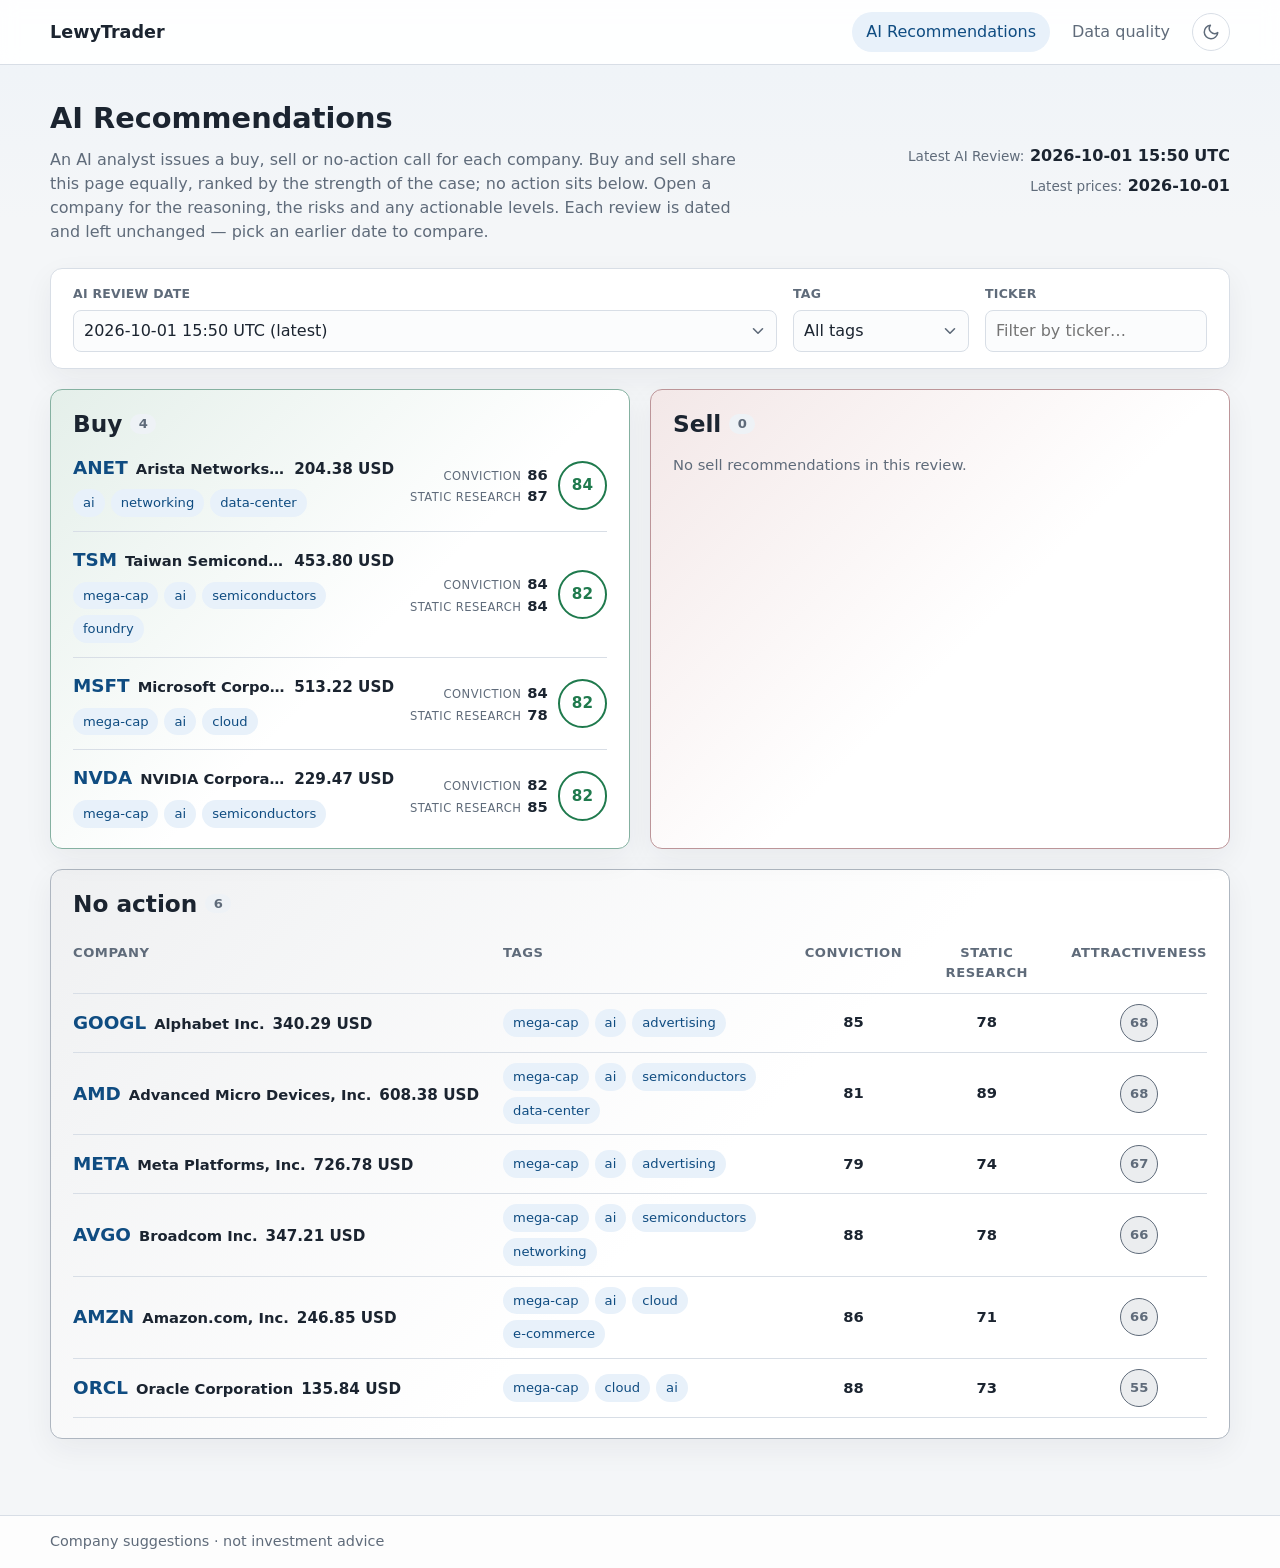
==== commit f29d5fa7: "Deploy from LewyTrader @ 913bda2dea009701b4e9407ee2eef4a628cf31fa Leeewy/LewyTrader@913bda2dea009701" ====
--- a/index.html
+++ b/index.html
@@ -43,7 +43,7 @@
 })();
 </script>
   <script>window.LewyTrader=window.LewyTrader||{};window.LewyTrader.termGlossary={"Attractiveness":"How strong the case is to own this company now: 100 is the strongest case to own, 0 the strongest case to exit.","Conviction":"How sure the analyst is about this call. Independent of attractiveness \u2014 a confident no-action can still score high.","Score":"How strong the case is to own this company now: 100 is the strongest case to own, 0 the strongest case to exit.","Research":"A score from reported figures only: growth, profitability and price versus its own trend. No AI is involved.","Research score":"A score from reported figures only: growth, profitability and price versus its own trend. No AI is involved.","Research rank":"Where this company sits among active watchlist names on the Research score alone. Rank 1 is the highest.","Static Research":"Reported-figures score from growth, profitability and price versus its own trend. No AI is involved. On the summary this is from the selected AI review; the Static Research section uses the latest available data and may differ.","Adjusted Close":"Closing price adjusted for splits and dividends, so history stays comparable over time.","SMA50":"Average closing price over the last 50 trading days.","SMA200":"Average closing price over the last 200 trading days.","Price vs SMA200":"Where the latest close sits relative to the 200-day average \u2014 a simple read on the longer-term trend.","RSI":"Relative Strength Index: a 0\u2013100 momentum reading. High values often mean the move has been stretched to the upside; low values, to the downside.","RSI (14)":"Relative Strength Index over 14 trading days: a 0\u2013100 momentum reading. High values often mean the move has been stretched to the upside; low values, to the downside.","MACD":"Moving Average Convergence Divergence: the gap between a faster and a slower moving average of price. Used to read trend and momentum.","ATR":"Average True Range: how much the price typically moves, in the quoted currency. Higher means a more volatile stock.","ATR (14)":"Average True Range over 14 trading days: how much the price typically moves, in the quoted currency. Higher means a more volatile stock.","ATR %":"Average True Range as a share of the latest close, so volatility can be compared across names with different prices.","RVOL":"Relative volume: latest session volume divided by the 20-day average. Around 1\u00d7 is a typical day; higher means heavier participation.","Excess vs benchmark (1m)":"How this name\u2019s roughly one-month return compares with the configured market benchmark (default SPY). Positive means it outperformed.","Excess vs benchmark (3m)":"How this name\u2019s roughly three-month return compares with the configured market benchmark (default SPY). Positive means it outperformed.","Benchmark":"The S&P 500 (SPY ETF) used for relative strength and regime context. It is not a watchlist company and is not itself a recommendation.","Benchmark vs SMA50":"Where the benchmark\u2019s latest close sits relative to its 50-day average.","Benchmark vs SMA200":"Where the benchmark\u2019s latest close sits relative to its 200-day average.","Benchmark above SMA50":"Whether the benchmark\u2019s latest close is above its 50-day average.","Benchmark above SMA200":"Whether the benchmark\u2019s latest close is above its 200-day average.","EPS":"Earnings per share: profit attributable to each ordinary share.","EPS (TTM)":"Earnings per share over the trailing twelve months: profit attributable to each ordinary share.","EPS growth":"Change in earnings per share versus a year earlier.","EPS growth (YoY)":"Change in earnings per share versus a year earlier.","TTM":"Trailing twelve months: the last 12 reported months, not the calendar year.","YoY":"Year over year: compared with the same period a year earlier.","Revenue (TTM)":"Sales over the trailing twelve months.","Revenue growth":"Change in sales versus a year earlier.","Revenue growth (YoY)":"Change in sales versus a year earlier.","Operating margin":"Operating profit as a share of sales.","Operating margin (TTM)":"Operating profit as a share of sales, over the trailing twelve months.","Gross margin (TTM)":"Gross profit as a share of sales, over the trailing twelve months.","Free cash flow (TTM)":"Cash left after operating and capital spending, over the trailing twelve months.","Market cap":"Market value of the company\u2019s shares: price \u00d7 shares outstanding.","FCF":"Free cash flow: cash left after operating and capital spending.","Latest close":"Most recent closing price in the quoted currency.","Volume":"Number of shares traded on the latest session.","Quoted currency":"Currency in which the share price is quoted.","Instrument currency":"Currency used for this instrument\u2019s prices and levels.","Price date":"Trading date of the latest price used in this review.","Indicator date":"Trading date of the latest technical indicators used.","Fundamentals as of":"When the fundamentals snapshot was last updated.","Fundamentals currency":"Currency of the reported fundamentals figures.","Fundamentals updated":"When the fundamentals record was last written.","Company name":"Legal or trading name of the company.","Sector":"Industry sector from the watchlist.","Country":"Country of domicile or primary listing from the watchlist.","Ticker":"Market symbol used to identify the company.","1-month return":"Price change over roughly the last month.","3-month return":"Price change over roughly the last three months.","6-month return":"Price change over roughly the last six months.","12-month return":"Price change over roughly the last twelve months.","52-week high":"Highest closing price in the last 52 weeks.","52-week low":"Lowest closing price in the last 52 weeks.","Distance from 52-week high":"How far the latest close sits below the 52-week high, as a percentage.","Distance from 52-week low":"How far the latest close sits above the 52-week low, as a percentage.","Drawdown from high":"Worst peak-to-trough decline in the last 52 weeks \u2014 can be deeper than the distance from the 52-week high if the price recovered.","Realized volatility":"How much the price has been swinging recently \u2014 higher means a choppier stock.","Data-quality errors":"Whether ticker-scoped data-quality checks reported errors for this company in the review.","Market intelligence finding":"A finding from public market intelligence gathered for this review. The machine identifier is kept on the chip for traceability.","Entry range":"Suggested price band for opening or adding to a position.","Stop loss":"Price level at which the case to hold would be reconsidered.","Take profit":"Price level at which taking gains would be reconsidered.","Horizon":"How far ahead this recommendation is meant to apply.","Snapshot":"The analyst\u2019s short read on the setup: what looks solid, what is uncertain, and why conviction is where it is.","Market Intelligence":"Public news, filings and market context gathered for this review, shown as the original findings rather than a new summary.","Reviewed":"When this AI review was produced.","Latest AI Review":"When the selected AI evaluation run finished, shown as UTC (same stamp as AI Review Date).","Latest prices":"Most recent trading-day date stored in market prices.","AI Review Date":"Which dated AI review to show on this page (UTC)."};window.LewyTrader.snapshotEvidenceLabels={"ticker":"Ticker","instrument_currency":"Instrument currency","as_of_price_date":"Price date","as_of_indicator_date":"Indicator date","as_of_fundamentals_at":"Fundamentals as of","metadata.name":"Company name","metadata.sector":"Sector","metadata.country":"Country","market.close":"Latest close","market.volume":"Volume","market.currency":"Quoted currency","price_behaviour.return_1m":"1-month return","price_behaviour.return_3m":"3-month return","price_behaviour.return_6m":"6-month return","price_behaviour.return_12m":"12-month return","price_behaviour.high_52w":"52-week high","price_behaviour.low_52w":"52-week low","price_behaviour.distance_from_high_52w":"Distance from 52-week high","price_behaviour.distance_from_low_52w":"Distance from 52-week low","price_behaviour.drawdown_from_high":"Drawdown from high","price_behaviour.realized_volatility":"Realized volatility","fundamentals.market_cap":"Market cap","fundamentals.revenue":"Revenue (TTM)","fundamentals.revenue_growth":"Revenue growth (YoY)","fundamentals.eps":"EPS (TTM)","fundamentals.eps_growth":"EPS growth (YoY)","fundamentals.free_cash_flow":"Free cash flow (TTM)","fundamentals.operating_margin":"Operating margin (TTM)","fundamentals.gross_margin":"Gross margin (TTM)","fundamentals.currency":"Fundamentals currency","fundamentals.updated_at":"Fundamentals updated","indicators.sma50":"SMA50","indicators.sma200":"SMA200","indicators.rsi14":"RSI (14)","indicators.macd":"MACD","indicators.atr14":"ATR (14)","indicators.rvol":"RVOL","indicators.atr14_pct":"ATR %","benchmark.ticker":"Benchmark","benchmark.excess_return_1m":"Excess vs benchmark (1m)","benchmark.excess_return_3m":"Excess vs benchmark (3m)","benchmark.close_vs_sma50":"Benchmark vs SMA50","benchmark.close_vs_sma200":"Benchmark vs SMA200","benchmark.above_sma50":"Benchmark above SMA50","benchmark.above_sma200":"Benchmark above SMA200","opportunity.score":"Research score","opportunity.rank":"Research rank","data_quality.has_errors":"Data-quality errors"};window.LewyTrader.mirFindingLabel="Market intelligence finding";window.LewyTrader.evaluationStateLabels={"accepted":"Complete","downgraded":"Adjusted","short_circuited":"Incomplete data","failed":"Unavailable","not_evaluated":"Not covered"};window.LewyTrader.evaluationStateSummaries={"accepted":"The analyst's call passed our safety checks and is shown exactly as written.","downgraded":"Our safety checks overruled the analyst and set this to no action. The original reasoning and scores are kept so you can see what was proposed.","short_circuited":"The data for this company was not complete enough to analyse, so no call was made. Treat this as no action rather than a negative view.","failed":"The analysis could not be completed for this company. Nothing has been read into the failure \u2014 treat it as no action.","not_evaluated":"This company is on your watchlist but was not covered in this review."};window.LewyTrader.degradedStates=["downgraded","failed","short_circuited"];window.LewyTrader.analysisNotRunStates=["failed","short_circuited"];</script>
-  <link rel="stylesheet" href="assets/styles.css?v=1790869603">
+  <link rel="stylesheet" href="assets/styles.css?v=1790869760">
 </head>
 <body>
   <header class="site-header">
@@ -75,7 +75,7 @@
   <div class="meta-block">
     <span class="meta-label" data-tip="When the selected AI evaluation run finished, shown as UTC (same stamp as AI Review Date).">Latest AI Review</span>
     <time class="meta-value" id="recommendation-evaluated-at"
-          datetime="2026-09-28T22:50:27+00:00">2026-09-28 22:50 UTC</time>
+          datetime="2026-10-01T15:50:05+00:00">2026-10-01 15:50 UTC</time>
   </div>
   <div class="meta-block">
     <span class="meta-label" data-tip="Most recent trading-day date stored in market prices.">Latest prices</span>
@@ -85,12 +85,12 @@
 </div>
 <section class="section filter-section" aria-label="Recommendation filters">
   <div class="filter-bar" id="recommendation-filters"
-       data-selected-run="run-cb1b187b-5b9a-4ec9-bd64-d8406f401cc3"
-       data-latest-run="run-cb1b187b-5b9a-4ec9-bd64-d8406f401cc3">
+       data-selected-run="run-0f8a9a77-75db-4ba2-963e-c505f8b68015"
+       data-latest-run="run-0f8a9a77-75db-4ba2-963e-c505f8b68015">
     <label class="filter-field filter-field-run">
       <span class="filter-label">AI Review Date</span>
       <select id="filter-run" name="run" aria-label="Choose a review date">
-        <option value="run-cb1b187b-5b9a-4ec9-bd64-d8406f401cc3" selected data-datetime="2026-09-28T22:50:27+00:00" data-suffix=" (latest)">2026-09-28 22:50 UTC (latest)</option><option value="run-c6d095ad-ae36-4245-95e4-3bceceba221d" data-datetime="2026-09-25T23:27:19+00:00" data-suffix="">2026-09-25 23:27 UTC</option><option value="run-a2bc906d-7a36-4ae4-892d-2aba0a30de5d" data-datetime="2026-09-20T22:58:00+00:00" data-suffix="">2026-09-20 22:58 UTC</option>
+        <option value="run-0f8a9a77-75db-4ba2-963e-c505f8b68015" selected data-datetime="2026-10-01T15:50:05+00:00" data-suffix=" (latest)">2026-10-01 15:50 UTC (latest)</option><option value="run-cb1b187b-5b9a-4ec9-bd64-d8406f401cc3" data-datetime="2026-09-28T22:50:27+00:00" data-suffix="">2026-09-28 22:50 UTC</option><option value="run-c6d095ad-ae36-4245-95e4-3bceceba221d" data-datetime="2026-09-25T23:27:19+00:00" data-suffix="">2026-09-25 23:27 UTC</option><option value="run-a2bc906d-7a36-4ae4-892d-2aba0a30de5d" data-datetime="2026-09-20T22:58:00+00:00" data-suffix="">2026-09-20 22:58 UTC</option>
       </select>
     </label>
     <label class="filter-field">
@@ -112,7 +112,7 @@
   <div class="rec-split-grid">
     <section class="section rec-group" data-group="BUY">
       <h2>Buy
-        <span class="rec-group-count" id="rec-count-buy">5</span>
+        <span class="rec-group-count" id="rec-count-buy">4</span>
       </h2>
       <ul class="rec-card-list" id="rec-list-buy"><li class="recommendation-row type-buy outcome-accepted rec-card"
     data-ticker="ANET"
@@ -126,10 +126,10 @@
     </div>
     <div class="rec-card-aside">
       <div class="rec-card-metrics">
-        <span class="rec-card-metric"><span class="metric-label term-hint" data-tip="How sure the analyst is about this call. Independent of attractiveness — a confident no-action can still score high.">Conviction</span><span class="rec-card-metric-value">82</span></span>
-        <span class="rec-card-metric"><span class="metric-label term-hint" data-tip="Reported-figures score from growth, profitability and price versus its own trend. No AI is involved. On the summary this is from the selected AI review; the Static Research section uses the latest available data and may differ.">Static Research</span><span class="rec-card-metric-value">86</span></span>
-      </div>
-      <span class="score-circle score-circle-buy">79</span>
+        <span class="rec-card-metric"><span class="metric-label term-hint" data-tip="How sure the analyst is about this call. Independent of attractiveness — a confident no-action can still score high.">Conviction</span><span class="rec-card-metric-value">86</span></span>
+        <span class="rec-card-metric"><span class="metric-label term-hint" data-tip="Reported-figures score from growth, profitability and price versus its own trend. No AI is involved. On the summary this is from the selected AI review; the Static Research section uses the latest available data and may differ.">Static Research</span><span class="rec-card-metric-value">87</span></span>
+      </div>
+      <span class="score-circle score-circle-buy">84</span>
     </div>
   </div>
 </li><li class="recommendation-row type-buy outcome-accepted rec-card"
@@ -144,10 +144,28 @@
     </div>
     <div class="rec-card-aside">
       <div class="rec-card-metrics">
-        <span class="rec-card-metric"><span class="metric-label term-hint" data-tip="How sure the analyst is about this call. Independent of attractiveness — a confident no-action can still score high.">Conviction</span><span class="rec-card-metric-value">81</span></span>
-        <span class="rec-card-metric"><span class="metric-label term-hint" data-tip="Reported-figures score from growth, profitability and price versus its own trend. No AI is involved. On the summary this is from the selected AI review; the Static Research section uses the latest available data and may differ.">Static Research</span><span class="rec-card-metric-value">83</span></span>
-      </div>
-      <span class="score-circle score-circle-buy">78</span>
+        <span class="rec-card-metric"><span class="metric-label term-hint" data-tip="How sure the analyst is about this call. Independent of attractiveness — a confident no-action can still score high.">Conviction</span><span class="rec-card-metric-value">84</span></span>
+        <span class="rec-card-metric"><span class="metric-label term-hint" data-tip="Reported-figures score from growth, profitability and price versus its own trend. No AI is involved. On the summary this is from the selected AI review; the Static Research section uses the latest available data and may differ.">Static Research</span><span class="rec-card-metric-value">84</span></span>
+      </div>
+      <span class="score-circle score-circle-buy">82</span>
+    </div>
+  </div>
+</li><li class="recommendation-row type-buy outcome-accepted rec-card"
+    data-ticker="MSFT"
+    data-type="BUY"
+    data-tags="mega-cap ai cloud"
+    data-state="accepted">
+  <div class="rec-card-row">
+    <div class="rec-card-identity">
+      <a class="rec-card-company company-link" href="company.html?ticker=MSFT" data-ticker="MSFT"><span class="company-ticker">MSFT</span><span class="company-name">Microsoft Corporation</span><span class="company-price">513.22 USD</span></a>
+      <div class="rec-card-tags"><span class="tag">mega-cap</span><span class="tag">ai</span><span class="tag">cloud</span></div>
+    </div>
+    <div class="rec-card-aside">
+      <div class="rec-card-metrics">
+        <span class="rec-card-metric"><span class="metric-label term-hint" data-tip="How sure the analyst is about this call. Independent of attractiveness — a confident no-action can still score high.">Conviction</span><span class="rec-card-metric-value">84</span></span>
+        <span class="rec-card-metric"><span class="metric-label term-hint" data-tip="Reported-figures score from growth, profitability and price versus its own trend. No AI is involved. On the summary this is from the selected AI review; the Static Research section uses the latest available data and may differ.">Static Research</span><span class="rec-card-metric-value">78</span></span>
+      </div>
+      <span class="score-circle score-circle-buy">82</span>
     </div>
   </div>
 </li><li class="recommendation-row type-buy outcome-accepted rec-card"
@@ -162,46 +180,10 @@
     </div>
     <div class="rec-card-aside">
       <div class="rec-card-metrics">
-        <span class="rec-card-metric"><span class="metric-label term-hint" data-tip="How sure the analyst is about this call. Independent of attractiveness — a confident no-action can still score high.">Conviction</span><span class="rec-card-metric-value">78</span></span>
-        <span class="rec-card-metric"><span class="metric-label term-hint" data-tip="Reported-figures score from growth, profitability and price versus its own trend. No AI is involved. On the summary this is from the selected AI review; the Static Research section uses the latest available data and may differ.">Static Research</span><span class="rec-card-metric-value">84</span></span>
-      </div>
-      <span class="score-circle score-circle-buy">77</span>
-    </div>
-  </div>
-</li><li class="recommendation-row type-buy outcome-accepted rec-card"
-    data-ticker="MSFT"
-    data-type="BUY"
-    data-tags="mega-cap ai cloud"
-    data-state="accepted">
-  <div class="rec-card-row">
-    <div class="rec-card-identity">
-      <a class="rec-card-company company-link" href="company.html?ticker=MSFT" data-ticker="MSFT"><span class="company-ticker">MSFT</span><span class="company-name">Microsoft Corporation</span><span class="company-price">513.22 USD</span></a>
-      <div class="rec-card-tags"><span class="tag">mega-cap</span><span class="tag">ai</span><span class="tag">cloud</span></div>
-    </div>
-    <div class="rec-card-aside">
-      <div class="rec-card-metrics">
         <span class="rec-card-metric"><span class="metric-label term-hint" data-tip="How sure the analyst is about this call. Independent of attractiveness — a confident no-action can still score high.">Conviction</span><span class="rec-card-metric-value">82</span></span>
-        <span class="rec-card-metric"><span class="metric-label term-hint" data-tip="Reported-figures score from growth, profitability and price versus its own trend. No AI is involved. On the summary this is from the selected AI review; the Static Research section uses the latest available data and may differ.">Static Research</span><span class="rec-card-metric-value">78</span></span>
-      </div>
-      <span class="score-circle score-circle-buy">76</span>
-    </div>
-  </div>
-</li><li class="recommendation-row type-buy outcome-accepted rec-card"
-    data-ticker="META"
-    data-type="BUY"
-    data-tags="mega-cap ai advertising"
-    data-state="accepted">
-  <div class="rec-card-row">
-    <div class="rec-card-identity">
-      <a class="rec-card-company company-link" href="company.html?ticker=META" data-ticker="META"><span class="company-ticker">META</span><span class="company-name">Meta Platforms, Inc.</span><span class="company-price">726.78 USD</span></a>
-      <div class="rec-card-tags"><span class="tag">mega-cap</span><span class="tag">ai</span><span class="tag">advertising</span></div>
-    </div>
-    <div class="rec-card-aside">
-      <div class="rec-card-metrics">
-        <span class="rec-card-metric"><span class="metric-label term-hint" data-tip="How sure the analyst is about this call. Independent of attractiveness — a confident no-action can still score high.">Conviction</span><span class="rec-card-metric-value">76</span></span>
-        <span class="rec-card-metric"><span class="metric-label term-hint" data-tip="Reported-figures score from growth, profitability and price versus its own trend. No AI is involved. On the summary this is from the selected AI review; the Static Research section uses the latest available data and may differ.">Static Research</span><span class="rec-card-metric-value">73</span></span>
-      </div>
-      <span class="score-circle score-circle-buy">72</span>
+        <span class="rec-card-metric"><span class="metric-label term-hint" data-tip="Reported-figures score from growth, profitability and price versus its own trend. No AI is involved. On the summary this is from the selected AI review; the Static Research section uses the latest available data and may differ.">Static Research</span><span class="rec-card-metric-value">85</span></span>
+      </div>
+      <span class="score-circle score-circle-buy">82</span>
     </div>
   </div>
 </li></ul>
@@ -217,7 +199,7 @@
   </div>
   <section class="section rec-group" data-group="NO_ACTION">
     <h2>No action
-      <span class="rec-group-count" id="rec-count-no-action">5</span>
+      <span class="rec-group-count" id="rec-count-no-action">6</span>
     </h2>
     <table class="data-table ranking-table" id="recommendation-table">
       <thead>
@@ -230,6 +212,18 @@
         </tr>
       </thead>
       <tbody id="recommendation-table-body"><tr class="recommendation-row type-no_action outcome-accepted"
+    data-ticker="GOOGL"
+    data-type="NO_ACTION"
+    data-tags="mega-cap ai advertising"
+    data-state="accepted">
+  <td>
+    <a class="rec-card-company company-link" href="company.html?ticker=GOOGL" data-ticker="GOOGL"><span class="company-ticker">GOOGL</span><span class="company-name">Alphabet Inc.</span><span class="company-price">340.29 USD</span></a>
+  </td>
+  <td><span class="tag-row"><span class="tag">mega-cap</span><span class="tag">ai</span><span class="tag">advertising</span></span></td>
+  <td><span class="rec-card-metric-value">85</span></td>
+  <td><span class="rec-card-metric-value">78</span></td>
+  <td><span class="score-circle score-circle-none score-circle-sm">68</span></td>
+</tr><tr class="recommendation-row type-no_action outcome-accepted"
     data-ticker="AMD"
     data-type="NO_ACTION"
     data-tags="mega-cap ai semiconductors data-center"
@@ -238,45 +232,45 @@
     <a class="rec-card-company company-link" href="company.html?ticker=AMD" data-ticker="AMD"><span class="company-ticker">AMD</span><span class="company-name">Advanced Micro Devices, Inc.</span><span class="company-price">608.38 USD</span></a>
   </td>
   <td><span class="tag-row"><span class="tag">mega-cap</span><span class="tag">ai</span><span class="tag">semiconductors</span><span class="tag">data-center</span></span></td>
-  <td><span class="rec-card-metric-value">82</span></td>
+  <td><span class="rec-card-metric-value">81</span></td>
+  <td><span class="rec-card-metric-value">89</span></td>
+  <td><span class="score-circle score-circle-none score-circle-sm">68</span></td>
+</tr><tr class="recommendation-row type-no_action outcome-accepted"
+    data-ticker="META"
+    data-type="NO_ACTION"
+    data-tags="mega-cap ai advertising"
+    data-state="accepted">
+  <td>
+    <a class="rec-card-company company-link" href="company.html?ticker=META" data-ticker="META"><span class="company-ticker">META</span><span class="company-name">Meta Platforms, Inc.</span><span class="company-price">726.78 USD</span></a>
+  </td>
+  <td><span class="tag-row"><span class="tag">mega-cap</span><span class="tag">ai</span><span class="tag">advertising</span></span></td>
+  <td><span class="rec-card-metric-value">79</span></td>
+  <td><span class="rec-card-metric-value">74</span></td>
+  <td><span class="score-circle score-circle-none score-circle-sm">67</span></td>
+</tr><tr class="recommendation-row type-no_action outcome-accepted"
+    data-ticker="AVGO"
+    data-type="NO_ACTION"
+    data-tags="mega-cap ai semiconductors networking"
+    data-state="accepted">
+  <td>
+    <a class="rec-card-company company-link" href="company.html?ticker=AVGO" data-ticker="AVGO"><span class="company-ticker">AVGO</span><span class="company-name">Broadcom Inc.</span><span class="company-price">347.21 USD</span></a>
+  </td>
+  <td><span class="tag-row"><span class="tag">mega-cap</span><span class="tag">ai</span><span class="tag">semiconductors</span><span class="tag">networking</span></span></td>
   <td><span class="rec-card-metric-value">88</span></td>
-  <td><span class="score-circle score-circle-none score-circle-sm">58</span></td>
-</tr><tr class="recommendation-row type-no_action outcome-accepted"
-    data-ticker="AVGO"
-    data-type="NO_ACTION"
-    data-tags="mega-cap ai semiconductors networking"
-    data-state="accepted">
-  <td>
-    <a class="rec-card-company company-link" href="company.html?ticker=AVGO" data-ticker="AVGO"><span class="company-ticker">AVGO</span><span class="company-name">Broadcom Inc.</span><span class="company-price">347.21 USD</span></a>
-  </td>
-  <td><span class="tag-row"><span class="tag">mega-cap</span><span class="tag">ai</span><span class="tag">semiconductors</span><span class="tag">networking</span></span></td>
+  <td><span class="rec-card-metric-value">78</span></td>
+  <td><span class="score-circle score-circle-none score-circle-sm">66</span></td>
+</tr><tr class="recommendation-row type-no_action outcome-accepted"
+    data-ticker="AMZN"
+    data-type="NO_ACTION"
+    data-tags="mega-cap ai cloud e-commerce"
+    data-state="accepted">
+  <td>
+    <a class="rec-card-company company-link" href="company.html?ticker=AMZN" data-ticker="AMZN"><span class="company-ticker">AMZN</span><span class="company-name">Amazon.com, Inc.</span><span class="company-price">246.85 USD</span></a>
+  </td>
+  <td><span class="tag-row"><span class="tag">mega-cap</span><span class="tag">ai</span><span class="tag">cloud</span><span class="tag">e-commerce</span></span></td>
   <td><span class="rec-card-metric-value">86</span></td>
-  <td><span class="rec-card-metric-value">79</span></td>
-  <td><span class="score-circle score-circle-none score-circle-sm">57</span></td>
-</tr><tr class="recommendation-row type-no_action outcome-accepted"
-    data-ticker="AMZN"
-    data-type="NO_ACTION"
-    data-tags="mega-cap ai cloud e-commerce"
-    data-state="accepted">
-  <td>
-    <a class="rec-card-company company-link" href="company.html?ticker=AMZN" data-ticker="AMZN"><span class="company-ticker">AMZN</span><span class="company-name">Amazon.com, Inc.</span><span class="company-price">246.85 USD</span></a>
-  </td>
-  <td><span class="tag-row"><span class="tag">mega-cap</span><span class="tag">ai</span><span class="tag">cloud</span><span class="tag">e-commerce</span></span></td>
-  <td><span class="rec-card-metric-value">84</span></td>
-  <td><span class="rec-card-metric-value">70</span></td>
-  <td><span class="score-circle score-circle-none score-circle-sm">57</span></td>
-</tr><tr class="recommendation-row type-no_action outcome-accepted"
-    data-ticker="GOOGL"
-    data-type="NO_ACTION"
-    data-tags="mega-cap ai advertising"
-    data-state="accepted">
-  <td>
-    <a class="rec-card-company company-link" href="company.html?ticker=GOOGL" data-ticker="GOOGL"><span class="company-ticker">GOOGL</span><span class="company-name">Alphabet Inc.</span><span class="company-price">340.29 USD</span></a>
-  </td>
-  <td><span class="tag-row"><span class="tag">mega-cap</span><span class="tag">ai</span><span class="tag">advertising</span></span></td>
-  <td><span class="rec-card-metric-value">82</span></td>
-  <td><span class="rec-card-metric-value">79</span></td>
-  <td><span class="score-circle score-circle-none score-circle-sm">57</span></td>
+  <td><span class="rec-card-metric-value">71</span></td>
+  <td><span class="score-circle score-circle-none score-circle-sm">66</span></td>
 </tr><tr class="recommendation-row type-no_action outcome-accepted"
     data-ticker="ORCL"
     data-type="NO_ACTION"
@@ -286,9 +280,9 @@
     <a class="rec-card-company company-link" href="company.html?ticker=ORCL" data-ticker="ORCL"><span class="company-ticker">ORCL</span><span class="company-name">Oracle Corporation</span><span class="company-price">135.84 USD</span></a>
   </td>
   <td><span class="tag-row"><span class="tag">mega-cap</span><span class="tag">cloud</span><span class="tag">ai</span></span></td>
-  <td><span class="rec-card-metric-value">86</span></td>
-  <td><span class="rec-card-metric-value">70</span></td>
-  <td><span class="score-circle score-circle-none score-circle-sm">52</span></td>
+  <td><span class="rec-card-metric-value">88</span></td>
+  <td><span class="rec-card-metric-value">73</span></td>
+  <td><span class="score-circle score-circle-none score-circle-sm">55</span></td>
 </tr></tbody>
     </table>
     <p class="muted rec-group-note hidden" id="rec-note-no-action">Every company in this review has a buy or sell recommendation.</p>
@@ -301,6 +295,6 @@
       <span class="footer-note">Company suggestions · not investment advice</span>
     </div>
   </footer>
-  <script src="assets/app.js?v=1790869603" defer></script><script src="assets/recommendations.js?v=1790869603" defer></script>
+  <script src="assets/app.js?v=1790869760" defer></script><script src="assets/recommendations.js?v=1790869760" defer></script>
 </body>
 </html>
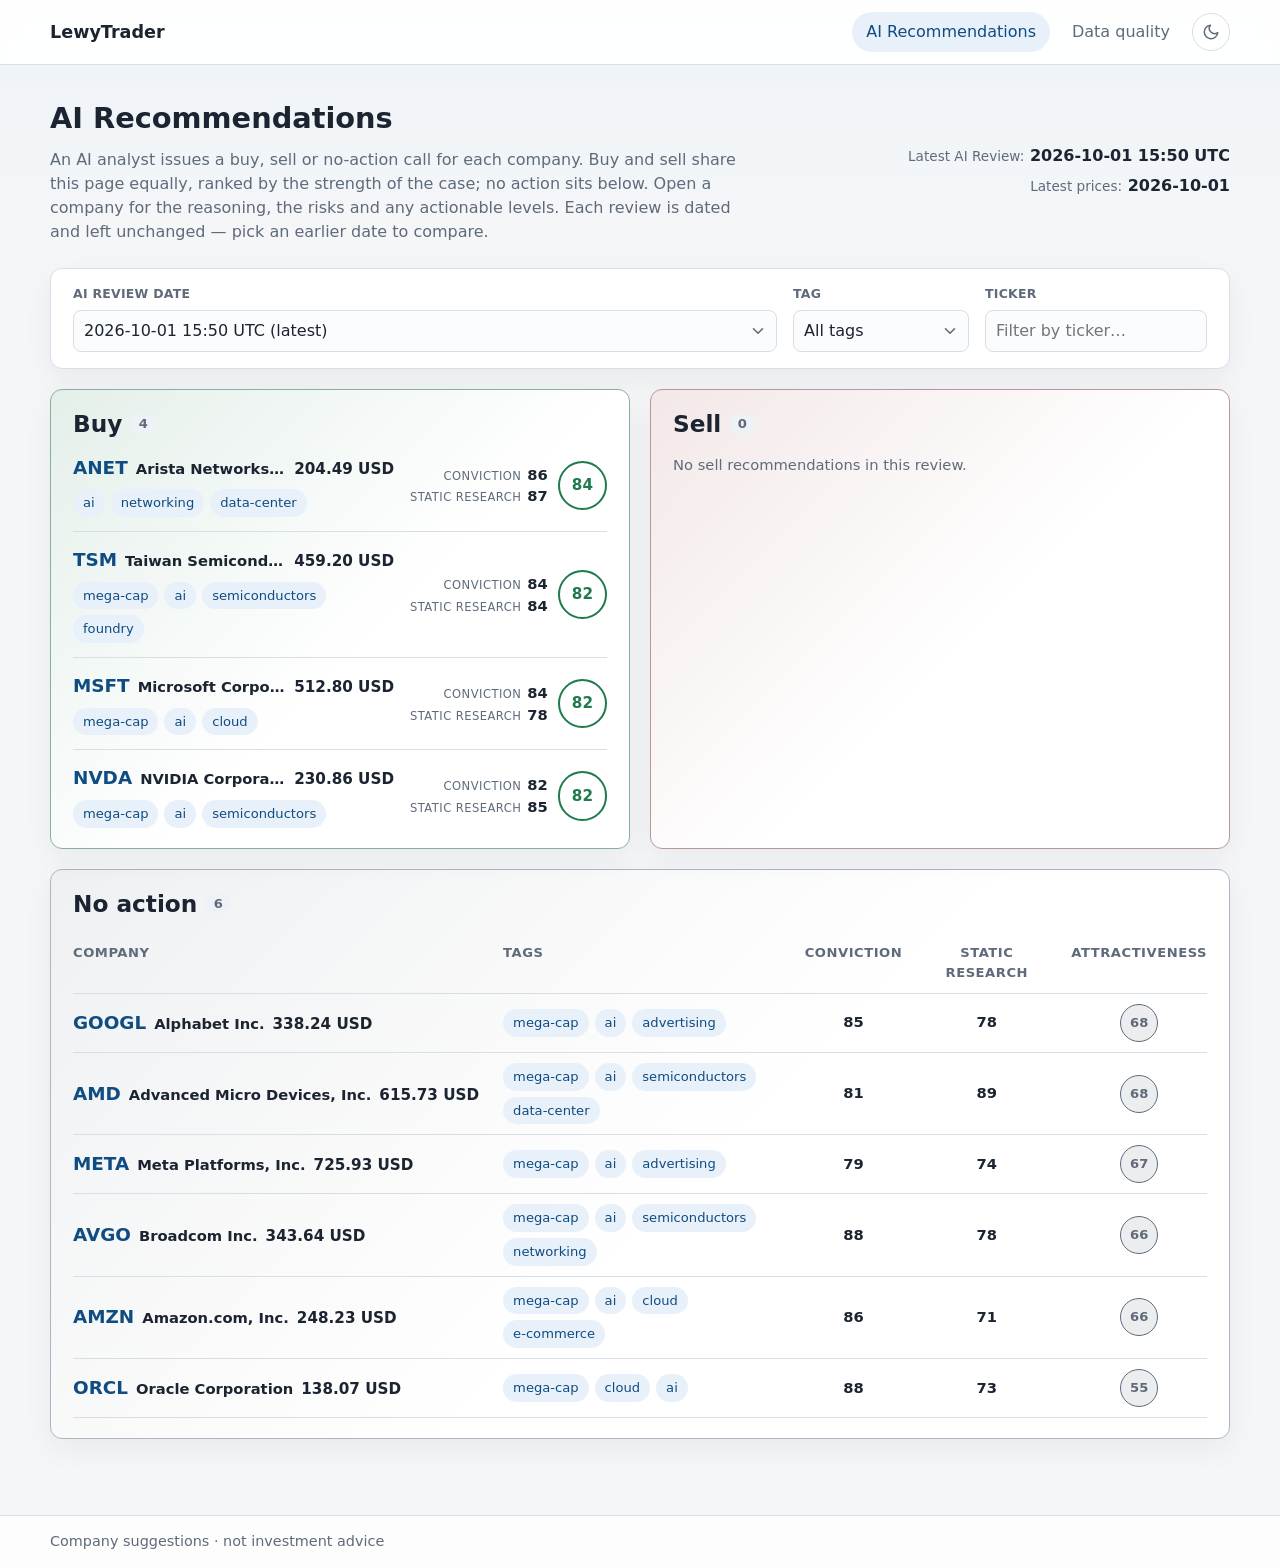
==== commit 7cf9600a: "Deploy from LewyTrader @ a26cf45ff4c8133a0bc2b4facc35139f3d6b9d04 Leeewy/LewyTrader@a26cf45ff4c8133a" ====
--- a/index.html
+++ b/index.html
@@ -43,7 +43,7 @@
 })();
 </script>
   <script>window.LewyTrader=window.LewyTrader||{};window.LewyTrader.termGlossary={"Attractiveness":"How strong the case is to own this company now: 100 is the strongest case to own, 0 the strongest case to exit.","Conviction":"How sure the analyst is about this call. Independent of attractiveness \u2014 a confident no-action can still score high.","Score":"How strong the case is to own this company now: 100 is the strongest case to own, 0 the strongest case to exit.","Research":"A score from reported figures only: growth, profitability and price versus its own trend. No AI is involved.","Research score":"A score from reported figures only: growth, profitability and price versus its own trend. No AI is involved.","Research rank":"Where this company sits among active watchlist names on the Research score alone. Rank 1 is the highest.","Static Research":"Reported-figures score from growth, profitability and price versus its own trend. No AI is involved. On the summary this is from the selected AI review; the Static Research section uses the latest available data and may differ.","Adjusted Close":"Closing price adjusted for splits and dividends, so history stays comparable over time.","SMA50":"Average closing price over the last 50 trading days.","SMA200":"Average closing price over the last 200 trading days.","Price vs SMA200":"Where the latest close sits relative to the 200-day average \u2014 a simple read on the longer-term trend.","RSI":"Relative Strength Index: a 0\u2013100 momentum reading. High values often mean the move has been stretched to the upside; low values, to the downside.","RSI (14)":"Relative Strength Index over 14 trading days: a 0\u2013100 momentum reading. High values often mean the move has been stretched to the upside; low values, to the downside.","MACD":"Moving Average Convergence Divergence: the gap between a faster and a slower moving average of price. Used to read trend and momentum.","ATR":"Average True Range: how much the price typically moves, in the quoted currency. Higher means a more volatile stock.","ATR (14)":"Average True Range over 14 trading days: how much the price typically moves, in the quoted currency. Higher means a more volatile stock.","ATR %":"Average True Range as a share of the latest close, so volatility can be compared across names with different prices.","RVOL":"Relative volume: latest session volume divided by the 20-day average. Around 1\u00d7 is a typical day; higher means heavier participation.","Excess vs benchmark (1m)":"How this name\u2019s roughly one-month return compares with the configured market benchmark (default SPY). Positive means it outperformed.","Excess vs benchmark (3m)":"How this name\u2019s roughly three-month return compares with the configured market benchmark (default SPY). Positive means it outperformed.","Benchmark":"The S&P 500 (SPY ETF) used for relative strength and regime context. It is not a watchlist company and is not itself a recommendation.","Benchmark vs SMA50":"Where the benchmark\u2019s latest close sits relative to its 50-day average.","Benchmark vs SMA200":"Where the benchmark\u2019s latest close sits relative to its 200-day average.","Benchmark above SMA50":"Whether the benchmark\u2019s latest close is above its 50-day average.","Benchmark above SMA200":"Whether the benchmark\u2019s latest close is above its 200-day average.","EPS":"Earnings per share: profit attributable to each ordinary share.","EPS (TTM)":"Earnings per share over the trailing twelve months: profit attributable to each ordinary share.","EPS growth":"Change in earnings per share versus a year earlier.","EPS growth (YoY)":"Change in earnings per share versus a year earlier.","TTM":"Trailing twelve months: the last 12 reported months, not the calendar year.","YoY":"Year over year: compared with the same period a year earlier.","Revenue (TTM)":"Sales over the trailing twelve months.","Revenue growth":"Change in sales versus a year earlier.","Revenue growth (YoY)":"Change in sales versus a year earlier.","Operating margin":"Operating profit as a share of sales.","Operating margin (TTM)":"Operating profit as a share of sales, over the trailing twelve months.","Gross margin (TTM)":"Gross profit as a share of sales, over the trailing twelve months.","Free cash flow (TTM)":"Cash left after operating and capital spending, over the trailing twelve months.","Market cap":"Market value of the company\u2019s shares: price \u00d7 shares outstanding.","FCF":"Free cash flow: cash left after operating and capital spending.","Latest close":"Most recent closing price in the quoted currency.","Volume":"Number of shares traded on the latest session.","Quoted currency":"Currency in which the share price is quoted.","Instrument currency":"Currency used for this instrument\u2019s prices and levels.","Price date":"Trading date of the latest price used in this review.","Indicator date":"Trading date of the latest technical indicators used.","Fundamentals as of":"When the fundamentals snapshot was last updated.","Fundamentals currency":"Currency of the reported fundamentals figures.","Fundamentals updated":"When the fundamentals record was last written.","Company name":"Legal or trading name of the company.","Sector":"Industry sector from the watchlist.","Country":"Country of domicile or primary listing from the watchlist.","Ticker":"Market symbol used to identify the company.","1-month return":"Price change over roughly the last month.","3-month return":"Price change over roughly the last three months.","6-month return":"Price change over roughly the last six months.","12-month return":"Price change over roughly the last twelve months.","52-week high":"Highest closing price in the last 52 weeks.","52-week low":"Lowest closing price in the last 52 weeks.","Distance from 52-week high":"How far the latest close sits below the 52-week high, as a percentage.","Distance from 52-week low":"How far the latest close sits above the 52-week low, as a percentage.","Drawdown from high":"Worst peak-to-trough decline in the last 52 weeks \u2014 can be deeper than the distance from the 52-week high if the price recovered.","Realized volatility":"How much the price has been swinging recently \u2014 higher means a choppier stock.","Data-quality errors":"Whether ticker-scoped data-quality checks reported errors for this company in the review.","Market intelligence finding":"A finding from public market intelligence gathered for this review. The machine identifier is kept on the chip for traceability.","Entry range":"Suggested price band for opening or adding to a position.","Stop loss":"Price level at which the case to hold would be reconsidered.","Take profit":"Price level at which taking gains would be reconsidered.","Horizon":"How far ahead this recommendation is meant to apply.","Snapshot":"The analyst\u2019s short read on the setup: what looks solid, what is uncertain, and why conviction is where it is.","Market Intelligence":"Public news, filings and market context gathered for this review, shown as the original findings rather than a new summary.","Reviewed":"When this AI review was produced.","Latest AI Review":"When the selected AI evaluation run finished, shown as UTC (same stamp as AI Review Date).","Latest prices":"Most recent trading-day date stored in market prices.","AI Review Date":"Which dated AI review to show on this page (UTC)."};window.LewyTrader.snapshotEvidenceLabels={"ticker":"Ticker","instrument_currency":"Instrument currency","as_of_price_date":"Price date","as_of_indicator_date":"Indicator date","as_of_fundamentals_at":"Fundamentals as of","metadata.name":"Company name","metadata.sector":"Sector","metadata.country":"Country","market.close":"Latest close","market.volume":"Volume","market.currency":"Quoted currency","price_behaviour.return_1m":"1-month return","price_behaviour.return_3m":"3-month return","price_behaviour.return_6m":"6-month return","price_behaviour.return_12m":"12-month return","price_behaviour.high_52w":"52-week high","price_behaviour.low_52w":"52-week low","price_behaviour.distance_from_high_52w":"Distance from 52-week high","price_behaviour.distance_from_low_52w":"Distance from 52-week low","price_behaviour.drawdown_from_high":"Drawdown from high","price_behaviour.realized_volatility":"Realized volatility","fundamentals.market_cap":"Market cap","fundamentals.revenue":"Revenue (TTM)","fundamentals.revenue_growth":"Revenue growth (YoY)","fundamentals.eps":"EPS (TTM)","fundamentals.eps_growth":"EPS growth (YoY)","fundamentals.free_cash_flow":"Free cash flow (TTM)","fundamentals.operating_margin":"Operating margin (TTM)","fundamentals.gross_margin":"Gross margin (TTM)","fundamentals.currency":"Fundamentals currency","fundamentals.updated_at":"Fundamentals updated","indicators.sma50":"SMA50","indicators.sma200":"SMA200","indicators.rsi14":"RSI (14)","indicators.macd":"MACD","indicators.atr14":"ATR (14)","indicators.rvol":"RVOL","indicators.atr14_pct":"ATR %","benchmark.ticker":"Benchmark","benchmark.excess_return_1m":"Excess vs benchmark (1m)","benchmark.excess_return_3m":"Excess vs benchmark (3m)","benchmark.close_vs_sma50":"Benchmark vs SMA50","benchmark.close_vs_sma200":"Benchmark vs SMA200","benchmark.above_sma50":"Benchmark above SMA50","benchmark.above_sma200":"Benchmark above SMA200","opportunity.score":"Research score","opportunity.rank":"Research rank","data_quality.has_errors":"Data-quality errors"};window.LewyTrader.mirFindingLabel="Market intelligence finding";window.LewyTrader.evaluationStateLabels={"accepted":"Complete","downgraded":"Adjusted","short_circuited":"Incomplete data","failed":"Unavailable","not_evaluated":"Not covered"};window.LewyTrader.evaluationStateSummaries={"accepted":"The analyst's call passed our safety checks and is shown exactly as written.","downgraded":"Our safety checks overruled the analyst and set this to no action. The original reasoning and scores are kept so you can see what was proposed.","short_circuited":"The data for this company was not complete enough to analyse, so no call was made. Treat this as no action rather than a negative view.","failed":"The analysis could not be completed for this company. Nothing has been read into the failure \u2014 treat it as no action.","not_evaluated":"This company is on your watchlist but was not covered in this review."};window.LewyTrader.degradedStates=["downgraded","failed","short_circuited"];window.LewyTrader.analysisNotRunStates=["failed","short_circuited"];</script>
-  <link rel="stylesheet" href="assets/styles.css?v=1790869760">
+  <link rel="stylesheet" href="assets/styles.css?v=1790894117">
 </head>
 <body>
   <header class="site-header">
@@ -121,7 +121,7 @@
     data-state="accepted">
   <div class="rec-card-row">
     <div class="rec-card-identity">
-      <a class="rec-card-company company-link" href="company.html?ticker=ANET" data-ticker="ANET"><span class="company-ticker">ANET</span><span class="company-name">Arista Networks, Inc.</span><span class="company-price">204.38 USD</span></a>
+      <a class="rec-card-company company-link" href="company.html?ticker=ANET" data-ticker="ANET"><span class="company-ticker">ANET</span><span class="company-name">Arista Networks, Inc.</span><span class="company-price">204.49 USD</span></a>
       <div class="rec-card-tags"><span class="tag">ai</span><span class="tag">networking</span><span class="tag">data-center</span></div>
     </div>
     <div class="rec-card-aside">
@@ -139,7 +139,7 @@
     data-state="accepted">
   <div class="rec-card-row">
     <div class="rec-card-identity">
-      <a class="rec-card-company company-link" href="company.html?ticker=TSM" data-ticker="TSM"><span class="company-ticker">TSM</span><span class="company-name">Taiwan Semiconductor Manufacturing Company Limited</span><span class="company-price">453.80 USD</span></a>
+      <a class="rec-card-company company-link" href="company.html?ticker=TSM" data-ticker="TSM"><span class="company-ticker">TSM</span><span class="company-name">Taiwan Semiconductor Manufacturing Company Limited</span><span class="company-price">459.20 USD</span></a>
       <div class="rec-card-tags"><span class="tag">mega-cap</span><span class="tag">ai</span><span class="tag">semiconductors</span><span class="tag">foundry</span></div>
     </div>
     <div class="rec-card-aside">
@@ -157,7 +157,7 @@
     data-state="accepted">
   <div class="rec-card-row">
     <div class="rec-card-identity">
-      <a class="rec-card-company company-link" href="company.html?ticker=MSFT" data-ticker="MSFT"><span class="company-ticker">MSFT</span><span class="company-name">Microsoft Corporation</span><span class="company-price">513.22 USD</span></a>
+      <a class="rec-card-company company-link" href="company.html?ticker=MSFT" data-ticker="MSFT"><span class="company-ticker">MSFT</span><span class="company-name">Microsoft Corporation</span><span class="company-price">512.80 USD</span></a>
       <div class="rec-card-tags"><span class="tag">mega-cap</span><span class="tag">ai</span><span class="tag">cloud</span></div>
     </div>
     <div class="rec-card-aside">
@@ -175,7 +175,7 @@
     data-state="accepted">
   <div class="rec-card-row">
     <div class="rec-card-identity">
-      <a class="rec-card-company company-link" href="company.html?ticker=NVDA" data-ticker="NVDA"><span class="company-ticker">NVDA</span><span class="company-name">NVIDIA Corporation</span><span class="company-price">229.47 USD</span></a>
+      <a class="rec-card-company company-link" href="company.html?ticker=NVDA" data-ticker="NVDA"><span class="company-ticker">NVDA</span><span class="company-name">NVIDIA Corporation</span><span class="company-price">230.86 USD</span></a>
       <div class="rec-card-tags"><span class="tag">mega-cap</span><span class="tag">ai</span><span class="tag">semiconductors</span></div>
     </div>
     <div class="rec-card-aside">
@@ -217,7 +217,7 @@
     data-tags="mega-cap ai advertising"
     data-state="accepted">
   <td>
-    <a class="rec-card-company company-link" href="company.html?ticker=GOOGL" data-ticker="GOOGL"><span class="company-ticker">GOOGL</span><span class="company-name">Alphabet Inc.</span><span class="company-price">340.29 USD</span></a>
+    <a class="rec-card-company company-link" href="company.html?ticker=GOOGL" data-ticker="GOOGL"><span class="company-ticker">GOOGL</span><span class="company-name">Alphabet Inc.</span><span class="company-price">338.24 USD</span></a>
   </td>
   <td><span class="tag-row"><span class="tag">mega-cap</span><span class="tag">ai</span><span class="tag">advertising</span></span></td>
   <td><span class="rec-card-metric-value">85</span></td>
@@ -229,7 +229,7 @@
     data-tags="mega-cap ai semiconductors data-center"
     data-state="accepted">
   <td>
-    <a class="rec-card-company company-link" href="company.html?ticker=AMD" data-ticker="AMD"><span class="company-ticker">AMD</span><span class="company-name">Advanced Micro Devices, Inc.</span><span class="company-price">608.38 USD</span></a>
+    <a class="rec-card-company company-link" href="company.html?ticker=AMD" data-ticker="AMD"><span class="company-ticker">AMD</span><span class="company-name">Advanced Micro Devices, Inc.</span><span class="company-price">615.73 USD</span></a>
   </td>
   <td><span class="tag-row"><span class="tag">mega-cap</span><span class="tag">ai</span><span class="tag">semiconductors</span><span class="tag">data-center</span></span></td>
   <td><span class="rec-card-metric-value">81</span></td>
@@ -241,7 +241,7 @@
     data-tags="mega-cap ai advertising"
     data-state="accepted">
   <td>
-    <a class="rec-card-company company-link" href="company.html?ticker=META" data-ticker="META"><span class="company-ticker">META</span><span class="company-name">Meta Platforms, Inc.</span><span class="company-price">726.78 USD</span></a>
+    <a class="rec-card-company company-link" href="company.html?ticker=META" data-ticker="META"><span class="company-ticker">META</span><span class="company-name">Meta Platforms, Inc.</span><span class="company-price">725.93 USD</span></a>
   </td>
   <td><span class="tag-row"><span class="tag">mega-cap</span><span class="tag">ai</span><span class="tag">advertising</span></span></td>
   <td><span class="rec-card-metric-value">79</span></td>
@@ -253,7 +253,7 @@
     data-tags="mega-cap ai semiconductors networking"
     data-state="accepted">
   <td>
-    <a class="rec-card-company company-link" href="company.html?ticker=AVGO" data-ticker="AVGO"><span class="company-ticker">AVGO</span><span class="company-name">Broadcom Inc.</span><span class="company-price">347.21 USD</span></a>
+    <a class="rec-card-company company-link" href="company.html?ticker=AVGO" data-ticker="AVGO"><span class="company-ticker">AVGO</span><span class="company-name">Broadcom Inc.</span><span class="company-price">343.64 USD</span></a>
   </td>
   <td><span class="tag-row"><span class="tag">mega-cap</span><span class="tag">ai</span><span class="tag">semiconductors</span><span class="tag">networking</span></span></td>
   <td><span class="rec-card-metric-value">88</span></td>
@@ -265,7 +265,7 @@
     data-tags="mega-cap ai cloud e-commerce"
     data-state="accepted">
   <td>
-    <a class="rec-card-company company-link" href="company.html?ticker=AMZN" data-ticker="AMZN"><span class="company-ticker">AMZN</span><span class="company-name">Amazon.com, Inc.</span><span class="company-price">246.85 USD</span></a>
+    <a class="rec-card-company company-link" href="company.html?ticker=AMZN" data-ticker="AMZN"><span class="company-ticker">AMZN</span><span class="company-name">Amazon.com, Inc.</span><span class="company-price">248.23 USD</span></a>
   </td>
   <td><span class="tag-row"><span class="tag">mega-cap</span><span class="tag">ai</span><span class="tag">cloud</span><span class="tag">e-commerce</span></span></td>
   <td><span class="rec-card-metric-value">86</span></td>
@@ -277,7 +277,7 @@
     data-tags="mega-cap cloud ai"
     data-state="accepted">
   <td>
-    <a class="rec-card-company company-link" href="company.html?ticker=ORCL" data-ticker="ORCL"><span class="company-ticker">ORCL</span><span class="company-name">Oracle Corporation</span><span class="company-price">135.84 USD</span></a>
+    <a class="rec-card-company company-link" href="company.html?ticker=ORCL" data-ticker="ORCL"><span class="company-ticker">ORCL</span><span class="company-name">Oracle Corporation</span><span class="company-price">138.07 USD</span></a>
   </td>
   <td><span class="tag-row"><span class="tag">mega-cap</span><span class="tag">cloud</span><span class="tag">ai</span></span></td>
   <td><span class="rec-card-metric-value">88</span></td>
@@ -295,6 +295,6 @@
       <span class="footer-note">Company suggestions · not investment advice</span>
     </div>
   </footer>
-  <script src="assets/app.js?v=1790869760" defer></script><script src="assets/recommendations.js?v=1790869760" defer></script>
+  <script src="assets/app.js?v=1790894117" defer></script><script src="assets/recommendations.js?v=1790894117" defer></script>
 </body>
 </html>
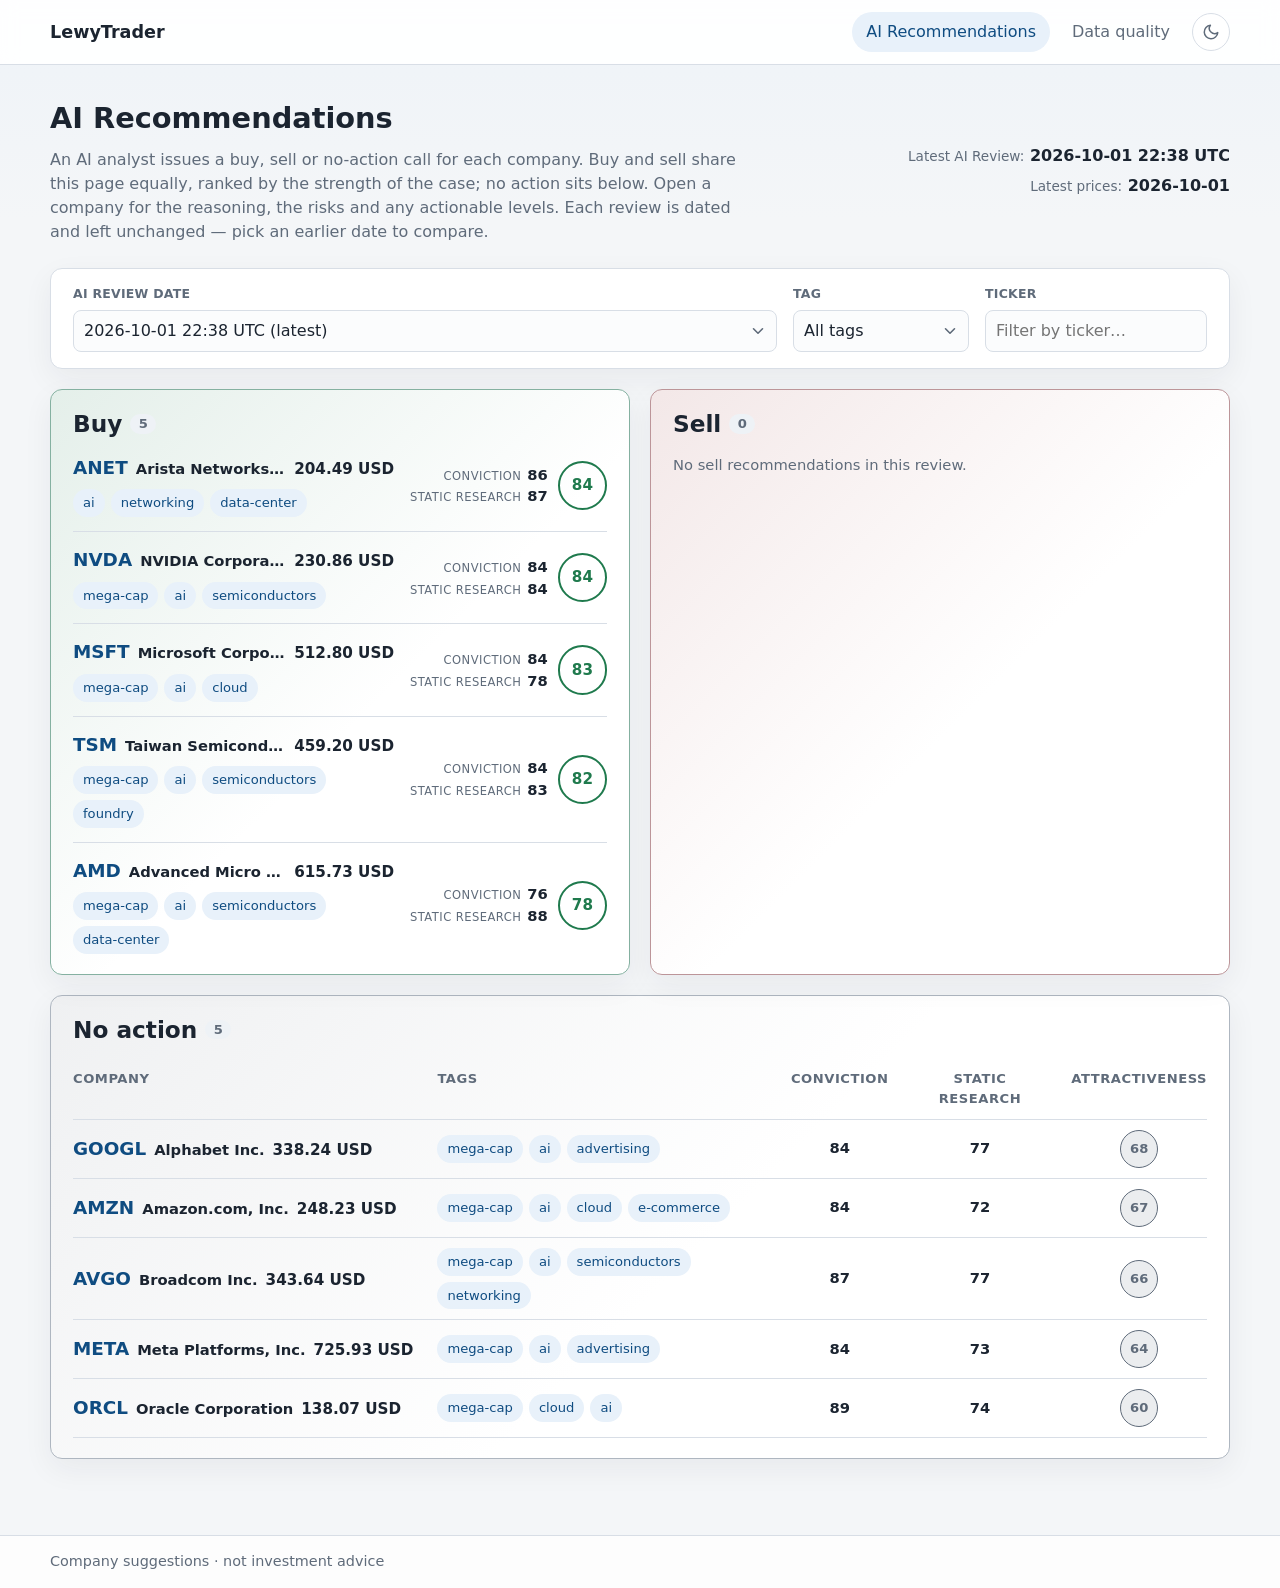
==== commit 701f02b8: "Deploy from LewyTrader @ a26cf45ff4c8133a0bc2b4facc35139f3d6b9d04 Leeewy/LewyTrader@a26cf45ff4c8133a" ====
--- a/index.html
+++ b/index.html
@@ -43,7 +43,7 @@
 })();
 </script>
   <script>window.LewyTrader=window.LewyTrader||{};window.LewyTrader.termGlossary={"Attractiveness":"How strong the case is to own this company now: 100 is the strongest case to own, 0 the strongest case to exit.","Conviction":"How sure the analyst is about this call. Independent of attractiveness \u2014 a confident no-action can still score high.","Score":"How strong the case is to own this company now: 100 is the strongest case to own, 0 the strongest case to exit.","Research":"A score from reported figures only: growth, profitability and price versus its own trend. No AI is involved.","Research score":"A score from reported figures only: growth, profitability and price versus its own trend. No AI is involved.","Research rank":"Where this company sits among active watchlist names on the Research score alone. Rank 1 is the highest.","Static Research":"Reported-figures score from growth, profitability and price versus its own trend. No AI is involved. On the summary this is from the selected AI review; the Static Research section uses the latest available data and may differ.","Adjusted Close":"Closing price adjusted for splits and dividends, so history stays comparable over time.","SMA50":"Average closing price over the last 50 trading days.","SMA200":"Average closing price over the last 200 trading days.","Price vs SMA200":"Where the latest close sits relative to the 200-day average \u2014 a simple read on the longer-term trend.","RSI":"Relative Strength Index: a 0\u2013100 momentum reading. High values often mean the move has been stretched to the upside; low values, to the downside.","RSI (14)":"Relative Strength Index over 14 trading days: a 0\u2013100 momentum reading. High values often mean the move has been stretched to the upside; low values, to the downside.","MACD":"Moving Average Convergence Divergence: the gap between a faster and a slower moving average of price. Used to read trend and momentum.","ATR":"Average True Range: how much the price typically moves, in the quoted currency. Higher means a more volatile stock.","ATR (14)":"Average True Range over 14 trading days: how much the price typically moves, in the quoted currency. Higher means a more volatile stock.","ATR %":"Average True Range as a share of the latest close, so volatility can be compared across names with different prices.","RVOL":"Relative volume: latest session volume divided by the 20-day average. Around 1\u00d7 is a typical day; higher means heavier participation.","Excess vs benchmark (1m)":"How this name\u2019s roughly one-month return compares with the configured market benchmark (default SPY). Positive means it outperformed.","Excess vs benchmark (3m)":"How this name\u2019s roughly three-month return compares with the configured market benchmark (default SPY). Positive means it outperformed.","Benchmark":"The S&P 500 (SPY ETF) used for relative strength and regime context. It is not a watchlist company and is not itself a recommendation.","Benchmark vs SMA50":"Where the benchmark\u2019s latest close sits relative to its 50-day average.","Benchmark vs SMA200":"Where the benchmark\u2019s latest close sits relative to its 200-day average.","Benchmark above SMA50":"Whether the benchmark\u2019s latest close is above its 50-day average.","Benchmark above SMA200":"Whether the benchmark\u2019s latest close is above its 200-day average.","EPS":"Earnings per share: profit attributable to each ordinary share.","EPS (TTM)":"Earnings per share over the trailing twelve months: profit attributable to each ordinary share.","EPS growth":"Change in earnings per share versus a year earlier.","EPS growth (YoY)":"Change in earnings per share versus a year earlier.","TTM":"Trailing twelve months: the last 12 reported months, not the calendar year.","YoY":"Year over year: compared with the same period a year earlier.","Revenue (TTM)":"Sales over the trailing twelve months.","Revenue growth":"Change in sales versus a year earlier.","Revenue growth (YoY)":"Change in sales versus a year earlier.","Operating margin":"Operating profit as a share of sales.","Operating margin (TTM)":"Operating profit as a share of sales, over the trailing twelve months.","Gross margin (TTM)":"Gross profit as a share of sales, over the trailing twelve months.","Free cash flow (TTM)":"Cash left after operating and capital spending, over the trailing twelve months.","Market cap":"Market value of the company\u2019s shares: price \u00d7 shares outstanding.","FCF":"Free cash flow: cash left after operating and capital spending.","Latest close":"Most recent closing price in the quoted currency.","Volume":"Number of shares traded on the latest session.","Quoted currency":"Currency in which the share price is quoted.","Instrument currency":"Currency used for this instrument\u2019s prices and levels.","Price date":"Trading date of the latest price used in this review.","Indicator date":"Trading date of the latest technical indicators used.","Fundamentals as of":"When the fundamentals snapshot was last updated.","Fundamentals currency":"Currency of the reported fundamentals figures.","Fundamentals updated":"When the fundamentals record was last written.","Company name":"Legal or trading name of the company.","Sector":"Industry sector from the watchlist.","Country":"Country of domicile or primary listing from the watchlist.","Ticker":"Market symbol used to identify the company.","1-month return":"Price change over roughly the last month.","3-month return":"Price change over roughly the last three months.","6-month return":"Price change over roughly the last six months.","12-month return":"Price change over roughly the last twelve months.","52-week high":"Highest closing price in the last 52 weeks.","52-week low":"Lowest closing price in the last 52 weeks.","Distance from 52-week high":"How far the latest close sits below the 52-week high, as a percentage.","Distance from 52-week low":"How far the latest close sits above the 52-week low, as a percentage.","Drawdown from high":"Worst peak-to-trough decline in the last 52 weeks \u2014 can be deeper than the distance from the 52-week high if the price recovered.","Realized volatility":"How much the price has been swinging recently \u2014 higher means a choppier stock.","Data-quality errors":"Whether ticker-scoped data-quality checks reported errors for this company in the review.","Market intelligence finding":"A finding from public market intelligence gathered for this review. The machine identifier is kept on the chip for traceability.","Entry range":"Suggested price band for opening or adding to a position.","Stop loss":"Price level at which the case to hold would be reconsidered.","Take profit":"Price level at which taking gains would be reconsidered.","Horizon":"How far ahead this recommendation is meant to apply.","Snapshot":"The analyst\u2019s short read on the setup: what looks solid, what is uncertain, and why conviction is where it is.","Market Intelligence":"Public news, filings and market context gathered for this review, shown as the original findings rather than a new summary.","Reviewed":"When this AI review was produced.","Latest AI Review":"When the selected AI evaluation run finished, shown as UTC (same stamp as AI Review Date).","Latest prices":"Most recent trading-day date stored in market prices.","AI Review Date":"Which dated AI review to show on this page (UTC)."};window.LewyTrader.snapshotEvidenceLabels={"ticker":"Ticker","instrument_currency":"Instrument currency","as_of_price_date":"Price date","as_of_indicator_date":"Indicator date","as_of_fundamentals_at":"Fundamentals as of","metadata.name":"Company name","metadata.sector":"Sector","metadata.country":"Country","market.close":"Latest close","market.volume":"Volume","market.currency":"Quoted currency","price_behaviour.return_1m":"1-month return","price_behaviour.return_3m":"3-month return","price_behaviour.return_6m":"6-month return","price_behaviour.return_12m":"12-month return","price_behaviour.high_52w":"52-week high","price_behaviour.low_52w":"52-week low","price_behaviour.distance_from_high_52w":"Distance from 52-week high","price_behaviour.distance_from_low_52w":"Distance from 52-week low","price_behaviour.drawdown_from_high":"Drawdown from high","price_behaviour.realized_volatility":"Realized volatility","fundamentals.market_cap":"Market cap","fundamentals.revenue":"Revenue (TTM)","fundamentals.revenue_growth":"Revenue growth (YoY)","fundamentals.eps":"EPS (TTM)","fundamentals.eps_growth":"EPS growth (YoY)","fundamentals.free_cash_flow":"Free cash flow (TTM)","fundamentals.operating_margin":"Operating margin (TTM)","fundamentals.gross_margin":"Gross margin (TTM)","fundamentals.currency":"Fundamentals currency","fundamentals.updated_at":"Fundamentals updated","indicators.sma50":"SMA50","indicators.sma200":"SMA200","indicators.rsi14":"RSI (14)","indicators.macd":"MACD","indicators.atr14":"ATR (14)","indicators.rvol":"RVOL","indicators.atr14_pct":"ATR %","benchmark.ticker":"Benchmark","benchmark.excess_return_1m":"Excess vs benchmark (1m)","benchmark.excess_return_3m":"Excess vs benchmark (3m)","benchmark.close_vs_sma50":"Benchmark vs SMA50","benchmark.close_vs_sma200":"Benchmark vs SMA200","benchmark.above_sma50":"Benchmark above SMA50","benchmark.above_sma200":"Benchmark above SMA200","opportunity.score":"Research score","opportunity.rank":"Research rank","data_quality.has_errors":"Data-quality errors"};window.LewyTrader.mirFindingLabel="Market intelligence finding";window.LewyTrader.evaluationStateLabels={"accepted":"Complete","downgraded":"Adjusted","short_circuited":"Incomplete data","failed":"Unavailable","not_evaluated":"Not covered"};window.LewyTrader.evaluationStateSummaries={"accepted":"The analyst's call passed our safety checks and is shown exactly as written.","downgraded":"Our safety checks overruled the analyst and set this to no action. The original reasoning and scores are kept so you can see what was proposed.","short_circuited":"The data for this company was not complete enough to analyse, so no call was made. Treat this as no action rather than a negative view.","failed":"The analysis could not be completed for this company. Nothing has been read into the failure \u2014 treat it as no action.","not_evaluated":"This company is on your watchlist but was not covered in this review."};window.LewyTrader.degradedStates=["downgraded","failed","short_circuited"];window.LewyTrader.analysisNotRunStates=["failed","short_circuited"];</script>
-  <link rel="stylesheet" href="assets/styles.css?v=1790894117">
+  <link rel="stylesheet" href="assets/styles.css?v=1790894276">
 </head>
 <body>
   <header class="site-header">
@@ -75,7 +75,7 @@
   <div class="meta-block">
     <span class="meta-label" data-tip="When the selected AI evaluation run finished, shown as UTC (same stamp as AI Review Date).">Latest AI Review</span>
     <time class="meta-value" id="recommendation-evaluated-at"
-          datetime="2026-10-01T15:50:05+00:00">2026-10-01 15:50 UTC</time>
+          datetime="2026-10-01T22:38:35+00:00">2026-10-01 22:38 UTC</time>
   </div>
   <div class="meta-block">
     <span class="meta-label" data-tip="Most recent trading-day date stored in market prices.">Latest prices</span>
@@ -85,12 +85,12 @@
 </div>
 <section class="section filter-section" aria-label="Recommendation filters">
   <div class="filter-bar" id="recommendation-filters"
-       data-selected-run="run-0f8a9a77-75db-4ba2-963e-c505f8b68015"
-       data-latest-run="run-0f8a9a77-75db-4ba2-963e-c505f8b68015">
+       data-selected-run="run-a71cc4ee-63f3-4dbd-a5b4-e4d225e2d9c0"
+       data-latest-run="run-a71cc4ee-63f3-4dbd-a5b4-e4d225e2d9c0">
     <label class="filter-field filter-field-run">
       <span class="filter-label">AI Review Date</span>
       <select id="filter-run" name="run" aria-label="Choose a review date">
-        <option value="run-0f8a9a77-75db-4ba2-963e-c505f8b68015" selected data-datetime="2026-10-01T15:50:05+00:00" data-suffix=" (latest)">2026-10-01 15:50 UTC (latest)</option><option value="run-cb1b187b-5b9a-4ec9-bd64-d8406f401cc3" data-datetime="2026-09-28T22:50:27+00:00" data-suffix="">2026-09-28 22:50 UTC</option><option value="run-c6d095ad-ae36-4245-95e4-3bceceba221d" data-datetime="2026-09-25T23:27:19+00:00" data-suffix="">2026-09-25 23:27 UTC</option><option value="run-a2bc906d-7a36-4ae4-892d-2aba0a30de5d" data-datetime="2026-09-20T22:58:00+00:00" data-suffix="">2026-09-20 22:58 UTC</option>
+        <option value="run-a71cc4ee-63f3-4dbd-a5b4-e4d225e2d9c0" selected data-datetime="2026-10-01T22:38:35+00:00" data-suffix=" (latest)">2026-10-01 22:38 UTC (latest)</option><option value="run-0f8a9a77-75db-4ba2-963e-c505f8b68015" data-datetime="2026-10-01T15:50:05+00:00" data-suffix="">2026-10-01 15:50 UTC</option><option value="run-cb1b187b-5b9a-4ec9-bd64-d8406f401cc3" data-datetime="2026-09-28T22:50:27+00:00" data-suffix="">2026-09-28 22:50 UTC</option><option value="run-c6d095ad-ae36-4245-95e4-3bceceba221d" data-datetime="2026-09-25T23:27:19+00:00" data-suffix="">2026-09-25 23:27 UTC</option><option value="run-a2bc906d-7a36-4ae4-892d-2aba0a30de5d" data-datetime="2026-09-20T22:58:00+00:00" data-suffix="">2026-09-20 22:58 UTC</option>
       </select>
     </label>
     <label class="filter-field">
@@ -112,7 +112,7 @@
   <div class="rec-split-grid">
     <section class="section rec-group" data-group="BUY">
       <h2>Buy
-        <span class="rec-group-count" id="rec-count-buy">4</span>
+        <span class="rec-group-count" id="rec-count-buy">5</span>
       </h2>
       <ul class="rec-card-list" id="rec-list-buy"><li class="recommendation-row type-buy outcome-accepted rec-card"
     data-ticker="ANET"
@@ -133,6 +133,42 @@
     </div>
   </div>
 </li><li class="recommendation-row type-buy outcome-accepted rec-card"
+    data-ticker="NVDA"
+    data-type="BUY"
+    data-tags="mega-cap ai semiconductors"
+    data-state="accepted">
+  <div class="rec-card-row">
+    <div class="rec-card-identity">
+      <a class="rec-card-company company-link" href="company.html?ticker=NVDA" data-ticker="NVDA"><span class="company-ticker">NVDA</span><span class="company-name">NVIDIA Corporation</span><span class="company-price">230.86 USD</span></a>
+      <div class="rec-card-tags"><span class="tag">mega-cap</span><span class="tag">ai</span><span class="tag">semiconductors</span></div>
+    </div>
+    <div class="rec-card-aside">
+      <div class="rec-card-metrics">
+        <span class="rec-card-metric"><span class="metric-label term-hint" data-tip="How sure the analyst is about this call. Independent of attractiveness — a confident no-action can still score high.">Conviction</span><span class="rec-card-metric-value">84</span></span>
+        <span class="rec-card-metric"><span class="metric-label term-hint" data-tip="Reported-figures score from growth, profitability and price versus its own trend. No AI is involved. On the summary this is from the selected AI review; the Static Research section uses the latest available data and may differ.">Static Research</span><span class="rec-card-metric-value">84</span></span>
+      </div>
+      <span class="score-circle score-circle-buy">84</span>
+    </div>
+  </div>
+</li><li class="recommendation-row type-buy outcome-accepted rec-card"
+    data-ticker="MSFT"
+    data-type="BUY"
+    data-tags="mega-cap ai cloud"
+    data-state="accepted">
+  <div class="rec-card-row">
+    <div class="rec-card-identity">
+      <a class="rec-card-company company-link" href="company.html?ticker=MSFT" data-ticker="MSFT"><span class="company-ticker">MSFT</span><span class="company-name">Microsoft Corporation</span><span class="company-price">512.80 USD</span></a>
+      <div class="rec-card-tags"><span class="tag">mega-cap</span><span class="tag">ai</span><span class="tag">cloud</span></div>
+    </div>
+    <div class="rec-card-aside">
+      <div class="rec-card-metrics">
+        <span class="rec-card-metric"><span class="metric-label term-hint" data-tip="How sure the analyst is about this call. Independent of attractiveness — a confident no-action can still score high.">Conviction</span><span class="rec-card-metric-value">84</span></span>
+        <span class="rec-card-metric"><span class="metric-label term-hint" data-tip="Reported-figures score from growth, profitability and price versus its own trend. No AI is involved. On the summary this is from the selected AI review; the Static Research section uses the latest available data and may differ.">Static Research</span><span class="rec-card-metric-value">78</span></span>
+      </div>
+      <span class="score-circle score-circle-buy">83</span>
+    </div>
+  </div>
+</li><li class="recommendation-row type-buy outcome-accepted rec-card"
     data-ticker="TSM"
     data-type="BUY"
     data-tags="mega-cap ai semiconductors foundry"
@@ -145,45 +181,27 @@
     <div class="rec-card-aside">
       <div class="rec-card-metrics">
         <span class="rec-card-metric"><span class="metric-label term-hint" data-tip="How sure the analyst is about this call. Independent of attractiveness — a confident no-action can still score high.">Conviction</span><span class="rec-card-metric-value">84</span></span>
-        <span class="rec-card-metric"><span class="metric-label term-hint" data-tip="Reported-figures score from growth, profitability and price versus its own trend. No AI is involved. On the summary this is from the selected AI review; the Static Research section uses the latest available data and may differ.">Static Research</span><span class="rec-card-metric-value">84</span></span>
+        <span class="rec-card-metric"><span class="metric-label term-hint" data-tip="Reported-figures score from growth, profitability and price versus its own trend. No AI is involved. On the summary this is from the selected AI review; the Static Research section uses the latest available data and may differ.">Static Research</span><span class="rec-card-metric-value">83</span></span>
       </div>
       <span class="score-circle score-circle-buy">82</span>
     </div>
   </div>
 </li><li class="recommendation-row type-buy outcome-accepted rec-card"
-    data-ticker="MSFT"
-    data-type="BUY"
-    data-tags="mega-cap ai cloud"
-    data-state="accepted">
-  <div class="rec-card-row">
-    <div class="rec-card-identity">
-      <a class="rec-card-company company-link" href="company.html?ticker=MSFT" data-ticker="MSFT"><span class="company-ticker">MSFT</span><span class="company-name">Microsoft Corporation</span><span class="company-price">512.80 USD</span></a>
-      <div class="rec-card-tags"><span class="tag">mega-cap</span><span class="tag">ai</span><span class="tag">cloud</span></div>
-    </div>
-    <div class="rec-card-aside">
-      <div class="rec-card-metrics">
-        <span class="rec-card-metric"><span class="metric-label term-hint" data-tip="How sure the analyst is about this call. Independent of attractiveness — a confident no-action can still score high.">Conviction</span><span class="rec-card-metric-value">84</span></span>
-        <span class="rec-card-metric"><span class="metric-label term-hint" data-tip="Reported-figures score from growth, profitability and price versus its own trend. No AI is involved. On the summary this is from the selected AI review; the Static Research section uses the latest available data and may differ.">Static Research</span><span class="rec-card-metric-value">78</span></span>
-      </div>
-      <span class="score-circle score-circle-buy">82</span>
-    </div>
-  </div>
-</li><li class="recommendation-row type-buy outcome-accepted rec-card"
-    data-ticker="NVDA"
-    data-type="BUY"
-    data-tags="mega-cap ai semiconductors"
-    data-state="accepted">
-  <div class="rec-card-row">
-    <div class="rec-card-identity">
-      <a class="rec-card-company company-link" href="company.html?ticker=NVDA" data-ticker="NVDA"><span class="company-ticker">NVDA</span><span class="company-name">NVIDIA Corporation</span><span class="company-price">230.86 USD</span></a>
-      <div class="rec-card-tags"><span class="tag">mega-cap</span><span class="tag">ai</span><span class="tag">semiconductors</span></div>
-    </div>
-    <div class="rec-card-aside">
-      <div class="rec-card-metrics">
-        <span class="rec-card-metric"><span class="metric-label term-hint" data-tip="How sure the analyst is about this call. Independent of attractiveness — a confident no-action can still score high.">Conviction</span><span class="rec-card-metric-value">82</span></span>
-        <span class="rec-card-metric"><span class="metric-label term-hint" data-tip="Reported-figures score from growth, profitability and price versus its own trend. No AI is involved. On the summary this is from the selected AI review; the Static Research section uses the latest available data and may differ.">Static Research</span><span class="rec-card-metric-value">85</span></span>
-      </div>
-      <span class="score-circle score-circle-buy">82</span>
+    data-ticker="AMD"
+    data-type="BUY"
+    data-tags="mega-cap ai semiconductors data-center"
+    data-state="accepted">
+  <div class="rec-card-row">
+    <div class="rec-card-identity">
+      <a class="rec-card-company company-link" href="company.html?ticker=AMD" data-ticker="AMD"><span class="company-ticker">AMD</span><span class="company-name">Advanced Micro Devices, Inc.</span><span class="company-price">615.73 USD</span></a>
+      <div class="rec-card-tags"><span class="tag">mega-cap</span><span class="tag">ai</span><span class="tag">semiconductors</span><span class="tag">data-center</span></div>
+    </div>
+    <div class="rec-card-aside">
+      <div class="rec-card-metrics">
+        <span class="rec-card-metric"><span class="metric-label term-hint" data-tip="How sure the analyst is about this call. Independent of attractiveness — a confident no-action can still score high.">Conviction</span><span class="rec-card-metric-value">76</span></span>
+        <span class="rec-card-metric"><span class="metric-label term-hint" data-tip="Reported-figures score from growth, profitability and price versus its own trend. No AI is involved. On the summary this is from the selected AI review; the Static Research section uses the latest available data and may differ.">Static Research</span><span class="rec-card-metric-value">88</span></span>
+      </div>
+      <span class="score-circle score-circle-buy">78</span>
     </div>
   </div>
 </li></ul>
@@ -199,7 +217,7 @@
   </div>
   <section class="section rec-group" data-group="NO_ACTION">
     <h2>No action
-      <span class="rec-group-count" id="rec-count-no-action">6</span>
+      <span class="rec-group-count" id="rec-count-no-action">5</span>
     </h2>
     <table class="data-table ranking-table" id="recommendation-table">
       <thead>
@@ -220,32 +238,20 @@
     <a class="rec-card-company company-link" href="company.html?ticker=GOOGL" data-ticker="GOOGL"><span class="company-ticker">GOOGL</span><span class="company-name">Alphabet Inc.</span><span class="company-price">338.24 USD</span></a>
   </td>
   <td><span class="tag-row"><span class="tag">mega-cap</span><span class="tag">ai</span><span class="tag">advertising</span></span></td>
-  <td><span class="rec-card-metric-value">85</span></td>
-  <td><span class="rec-card-metric-value">78</span></td>
+  <td><span class="rec-card-metric-value">84</span></td>
+  <td><span class="rec-card-metric-value">77</span></td>
   <td><span class="score-circle score-circle-none score-circle-sm">68</span></td>
 </tr><tr class="recommendation-row type-no_action outcome-accepted"
-    data-ticker="AMD"
-    data-type="NO_ACTION"
-    data-tags="mega-cap ai semiconductors data-center"
-    data-state="accepted">
-  <td>
-    <a class="rec-card-company company-link" href="company.html?ticker=AMD" data-ticker="AMD"><span class="company-ticker">AMD</span><span class="company-name">Advanced Micro Devices, Inc.</span><span class="company-price">615.73 USD</span></a>
-  </td>
-  <td><span class="tag-row"><span class="tag">mega-cap</span><span class="tag">ai</span><span class="tag">semiconductors</span><span class="tag">data-center</span></span></td>
-  <td><span class="rec-card-metric-value">81</span></td>
-  <td><span class="rec-card-metric-value">89</span></td>
-  <td><span class="score-circle score-circle-none score-circle-sm">68</span></td>
-</tr><tr class="recommendation-row type-no_action outcome-accepted"
-    data-ticker="META"
-    data-type="NO_ACTION"
-    data-tags="mega-cap ai advertising"
-    data-state="accepted">
-  <td>
-    <a class="rec-card-company company-link" href="company.html?ticker=META" data-ticker="META"><span class="company-ticker">META</span><span class="company-name">Meta Platforms, Inc.</span><span class="company-price">725.93 USD</span></a>
-  </td>
-  <td><span class="tag-row"><span class="tag">mega-cap</span><span class="tag">ai</span><span class="tag">advertising</span></span></td>
-  <td><span class="rec-card-metric-value">79</span></td>
-  <td><span class="rec-card-metric-value">74</span></td>
+    data-ticker="AMZN"
+    data-type="NO_ACTION"
+    data-tags="mega-cap ai cloud e-commerce"
+    data-state="accepted">
+  <td>
+    <a class="rec-card-company company-link" href="company.html?ticker=AMZN" data-ticker="AMZN"><span class="company-ticker">AMZN</span><span class="company-name">Amazon.com, Inc.</span><span class="company-price">248.23 USD</span></a>
+  </td>
+  <td><span class="tag-row"><span class="tag">mega-cap</span><span class="tag">ai</span><span class="tag">cloud</span><span class="tag">e-commerce</span></span></td>
+  <td><span class="rec-card-metric-value">84</span></td>
+  <td><span class="rec-card-metric-value">72</span></td>
   <td><span class="score-circle score-circle-none score-circle-sm">67</span></td>
 </tr><tr class="recommendation-row type-no_action outcome-accepted"
     data-ticker="AVGO"
@@ -256,21 +262,21 @@
     <a class="rec-card-company company-link" href="company.html?ticker=AVGO" data-ticker="AVGO"><span class="company-ticker">AVGO</span><span class="company-name">Broadcom Inc.</span><span class="company-price">343.64 USD</span></a>
   </td>
   <td><span class="tag-row"><span class="tag">mega-cap</span><span class="tag">ai</span><span class="tag">semiconductors</span><span class="tag">networking</span></span></td>
-  <td><span class="rec-card-metric-value">88</span></td>
-  <td><span class="rec-card-metric-value">78</span></td>
+  <td><span class="rec-card-metric-value">87</span></td>
+  <td><span class="rec-card-metric-value">77</span></td>
   <td><span class="score-circle score-circle-none score-circle-sm">66</span></td>
 </tr><tr class="recommendation-row type-no_action outcome-accepted"
-    data-ticker="AMZN"
-    data-type="NO_ACTION"
-    data-tags="mega-cap ai cloud e-commerce"
-    data-state="accepted">
-  <td>
-    <a class="rec-card-company company-link" href="company.html?ticker=AMZN" data-ticker="AMZN"><span class="company-ticker">AMZN</span><span class="company-name">Amazon.com, Inc.</span><span class="company-price">248.23 USD</span></a>
-  </td>
-  <td><span class="tag-row"><span class="tag">mega-cap</span><span class="tag">ai</span><span class="tag">cloud</span><span class="tag">e-commerce</span></span></td>
-  <td><span class="rec-card-metric-value">86</span></td>
-  <td><span class="rec-card-metric-value">71</span></td>
-  <td><span class="score-circle score-circle-none score-circle-sm">66</span></td>
+    data-ticker="META"
+    data-type="NO_ACTION"
+    data-tags="mega-cap ai advertising"
+    data-state="accepted">
+  <td>
+    <a class="rec-card-company company-link" href="company.html?ticker=META" data-ticker="META"><span class="company-ticker">META</span><span class="company-name">Meta Platforms, Inc.</span><span class="company-price">725.93 USD</span></a>
+  </td>
+  <td><span class="tag-row"><span class="tag">mega-cap</span><span class="tag">ai</span><span class="tag">advertising</span></span></td>
+  <td><span class="rec-card-metric-value">84</span></td>
+  <td><span class="rec-card-metric-value">73</span></td>
+  <td><span class="score-circle score-circle-none score-circle-sm">64</span></td>
 </tr><tr class="recommendation-row type-no_action outcome-accepted"
     data-ticker="ORCL"
     data-type="NO_ACTION"
@@ -280,9 +286,9 @@
     <a class="rec-card-company company-link" href="company.html?ticker=ORCL" data-ticker="ORCL"><span class="company-ticker">ORCL</span><span class="company-name">Oracle Corporation</span><span class="company-price">138.07 USD</span></a>
   </td>
   <td><span class="tag-row"><span class="tag">mega-cap</span><span class="tag">cloud</span><span class="tag">ai</span></span></td>
-  <td><span class="rec-card-metric-value">88</span></td>
-  <td><span class="rec-card-metric-value">73</span></td>
-  <td><span class="score-circle score-circle-none score-circle-sm">55</span></td>
+  <td><span class="rec-card-metric-value">89</span></td>
+  <td><span class="rec-card-metric-value">74</span></td>
+  <td><span class="score-circle score-circle-none score-circle-sm">60</span></td>
 </tr></tbody>
     </table>
     <p class="muted rec-group-note hidden" id="rec-note-no-action">Every company in this review has a buy or sell recommendation.</p>
@@ -295,6 +301,6 @@
       <span class="footer-note">Company suggestions · not investment advice</span>
     </div>
   </footer>
-  <script src="assets/app.js?v=1790894117" defer></script><script src="assets/recommendations.js?v=1790894117" defer></script>
+  <script src="assets/app.js?v=1790894276" defer></script><script src="assets/recommendations.js?v=1790894276" defer></script>
 </body>
 </html>
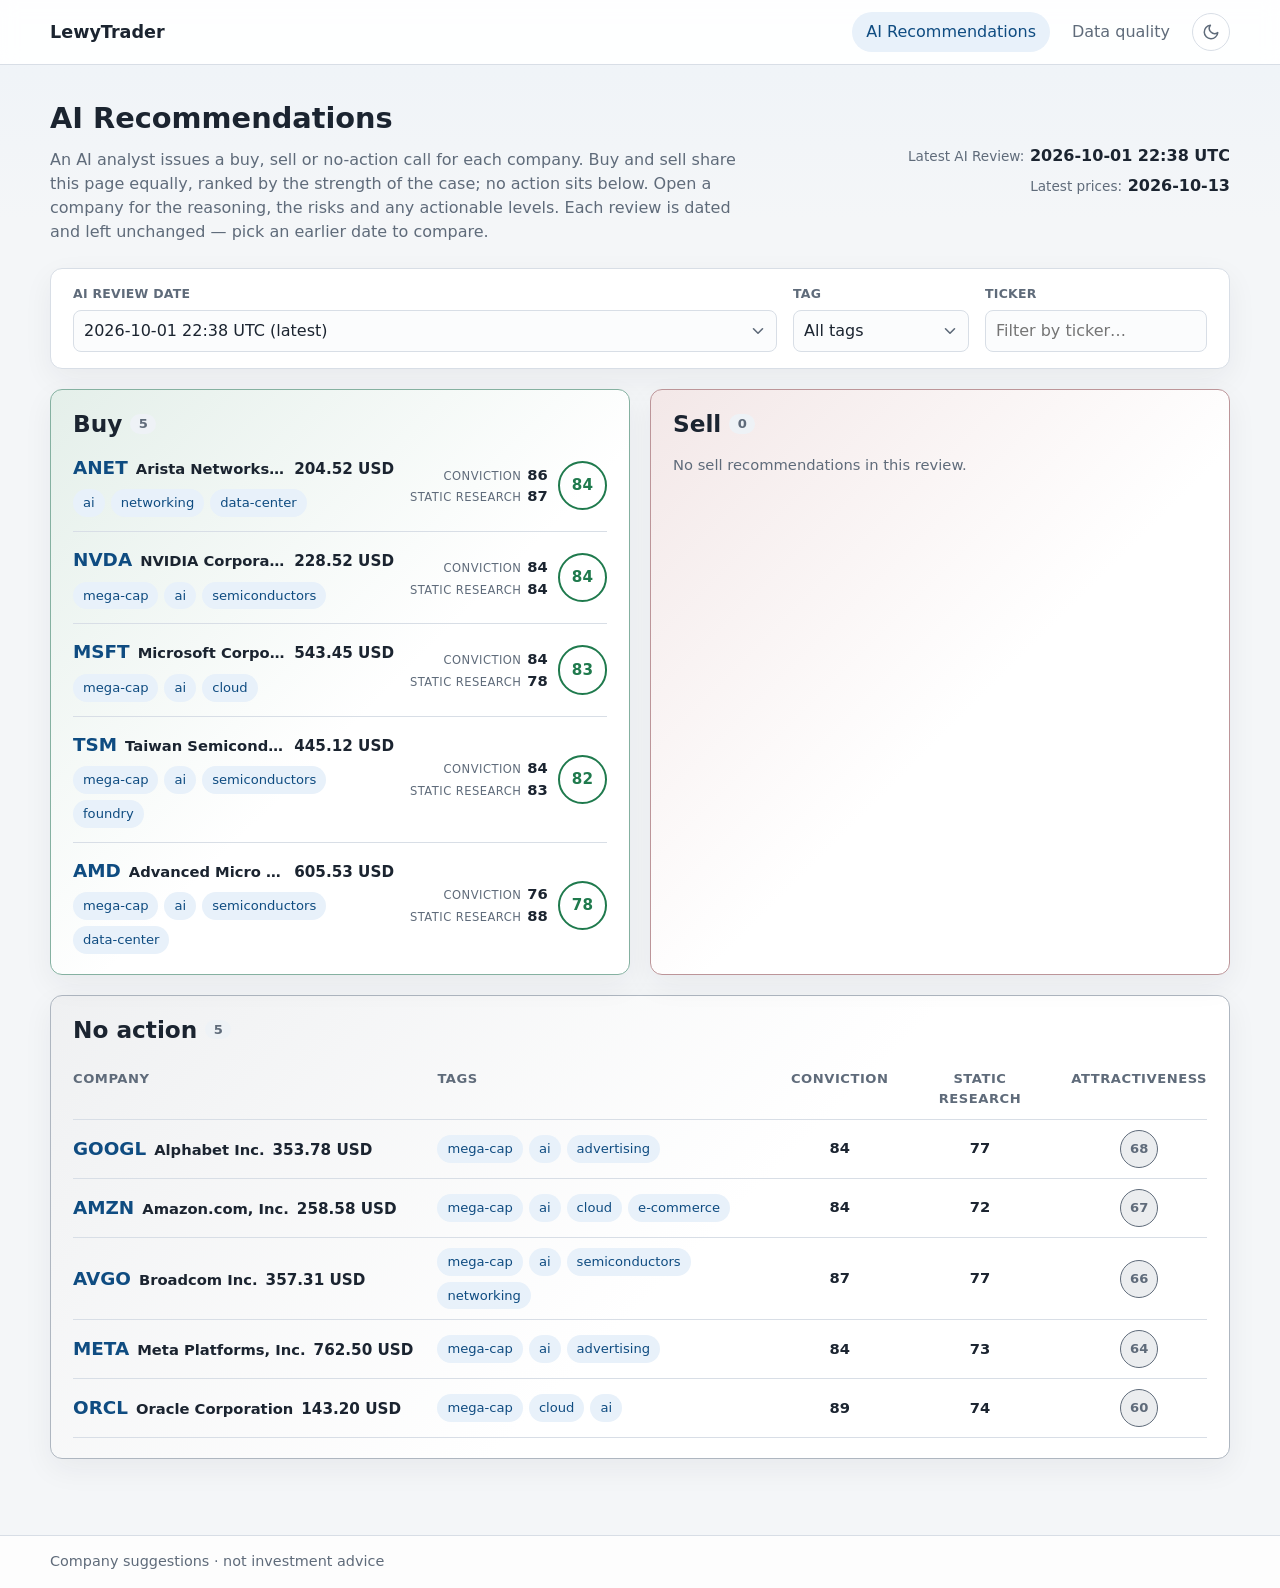
==== commit f33cea9e: "Deploy from LewyTrader @ edfa1418d81fc587335fdae85f9553d1cb8fcd33 Leeewy/LewyTrader@edfa1418d81fc587" ====
--- a/index.html
+++ b/index.html
@@ -43,7 +43,7 @@
 })();
 </script>
   <script>window.LewyTrader=window.LewyTrader||{};window.LewyTrader.termGlossary={"Attractiveness":"How strong the case is to own this company now: 100 is the strongest case to own, 0 the strongest case to exit.","Conviction":"How sure the analyst is about this call. Independent of attractiveness \u2014 a confident no-action can still score high.","Score":"How strong the case is to own this company now: 100 is the strongest case to own, 0 the strongest case to exit.","Research":"A score from reported figures only: growth, profitability and price versus its own trend. No AI is involved.","Research score":"A score from reported figures only: growth, profitability and price versus its own trend. No AI is involved.","Research rank":"Where this company sits among active watchlist names on the Research score alone. Rank 1 is the highest.","Static Research":"Reported-figures score from growth, profitability and price versus its own trend. No AI is involved. On the summary this is from the selected AI review; the Static Research section uses the latest available data and may differ.","Adjusted Close":"Closing price adjusted for splits and dividends, so history stays comparable over time.","SMA50":"Average closing price over the last 50 trading days.","SMA200":"Average closing price over the last 200 trading days.","Price vs SMA200":"Where the latest close sits relative to the 200-day average \u2014 a simple read on the longer-term trend.","RSI":"Relative Strength Index: a 0\u2013100 momentum reading. High values often mean the move has been stretched to the upside; low values, to the downside.","RSI (14)":"Relative Strength Index over 14 trading days: a 0\u2013100 momentum reading. High values often mean the move has been stretched to the upside; low values, to the downside.","MACD":"Moving Average Convergence Divergence: the gap between a faster and a slower moving average of price. Used to read trend and momentum.","ATR":"Average True Range: how much the price typically moves, in the quoted currency. Higher means a more volatile stock.","ATR (14)":"Average True Range over 14 trading days: how much the price typically moves, in the quoted currency. Higher means a more volatile stock.","ATR %":"Average True Range as a share of the latest close, so volatility can be compared across names with different prices.","RVOL":"Relative volume: latest session volume divided by the 20-day average. Around 1\u00d7 is a typical day; higher means heavier participation.","Excess vs benchmark (1m)":"How this name\u2019s roughly one-month return compares with the configured market benchmark (default SPY). Positive means it outperformed.","Excess vs benchmark (3m)":"How this name\u2019s roughly three-month return compares with the configured market benchmark (default SPY). Positive means it outperformed.","Benchmark":"The S&P 500 (SPY ETF) used for relative strength and regime context. It is not a watchlist company and is not itself a recommendation.","Benchmark vs SMA50":"Where the benchmark\u2019s latest close sits relative to its 50-day average.","Benchmark vs SMA200":"Where the benchmark\u2019s latest close sits relative to its 200-day average.","Benchmark above SMA50":"Whether the benchmark\u2019s latest close is above its 50-day average.","Benchmark above SMA200":"Whether the benchmark\u2019s latest close is above its 200-day average.","EPS":"Earnings per share: profit attributable to each ordinary share.","EPS (TTM)":"Earnings per share over the trailing twelve months: profit attributable to each ordinary share.","EPS growth":"Change in earnings per share versus a year earlier.","EPS growth (YoY)":"Change in earnings per share versus a year earlier.","TTM":"Trailing twelve months: the last 12 reported months, not the calendar year.","YoY":"Year over year: compared with the same period a year earlier.","Revenue (TTM)":"Sales over the trailing twelve months.","Revenue growth":"Change in sales versus a year earlier.","Revenue growth (YoY)":"Change in sales versus a year earlier.","Operating margin":"Operating profit as a share of sales.","Operating margin (TTM)":"Operating profit as a share of sales, over the trailing twelve months.","Gross margin (TTM)":"Gross profit as a share of sales, over the trailing twelve months.","Free cash flow (TTM)":"Cash left after operating and capital spending, over the trailing twelve months.","Market cap":"Market value of the company\u2019s shares: price \u00d7 shares outstanding.","FCF":"Free cash flow: cash left after operating and capital spending.","Latest close":"Most recent closing price in the quoted currency.","Volume":"Number of shares traded on the latest session.","Quoted currency":"Currency in which the share price is quoted.","Instrument currency":"Currency used for this instrument\u2019s prices and levels.","Price date":"Trading date of the latest price used in this review.","Indicator date":"Trading date of the latest technical indicators used.","Fundamentals as of":"When the fundamentals snapshot was last updated.","Fundamentals currency":"Currency of the reported fundamentals figures.","Fundamentals updated":"When the fundamentals record was last written.","Company name":"Legal or trading name of the company.","Sector":"Industry sector from the watchlist.","Country":"Country of domicile or primary listing from the watchlist.","Ticker":"Market symbol used to identify the company.","1-month return":"Price change over roughly the last month.","3-month return":"Price change over roughly the last three months.","6-month return":"Price change over roughly the last six months.","12-month return":"Price change over roughly the last twelve months.","52-week high":"Highest closing price in the last 52 weeks.","52-week low":"Lowest closing price in the last 52 weeks.","Distance from 52-week high":"How far the latest close sits below the 52-week high, as a percentage.","Distance from 52-week low":"How far the latest close sits above the 52-week low, as a percentage.","Drawdown from high":"Worst peak-to-trough decline in the last 52 weeks \u2014 can be deeper than the distance from the 52-week high if the price recovered.","Realized volatility":"How much the price has been swinging recently \u2014 higher means a choppier stock.","Data-quality errors":"Whether ticker-scoped data-quality checks reported errors for this company in the review.","Market intelligence finding":"A finding from public market intelligence gathered for this review. The machine identifier is kept on the chip for traceability.","Entry range":"Suggested price band for opening or adding to a position.","Stop loss":"Price level at which the case to hold would be reconsidered.","Take profit":"Price level at which taking gains would be reconsidered.","Horizon":"How far ahead this recommendation is meant to apply.","Snapshot":"The analyst\u2019s short read on the setup: what looks solid, what is uncertain, and why conviction is where it is.","Market Intelligence":"Public news, filings and market context gathered for this review, shown as the original findings rather than a new summary.","Reviewed":"When this AI review was produced.","Latest AI Review":"When the selected AI evaluation run finished, shown as UTC (same stamp as AI Review Date).","Latest prices":"Most recent trading-day date stored in market prices.","AI Review Date":"Which dated AI review to show on this page (UTC)."};window.LewyTrader.snapshotEvidenceLabels={"ticker":"Ticker","instrument_currency":"Instrument currency","as_of_price_date":"Price date","as_of_indicator_date":"Indicator date","as_of_fundamentals_at":"Fundamentals as of","metadata.name":"Company name","metadata.sector":"Sector","metadata.country":"Country","market.close":"Latest close","market.volume":"Volume","market.currency":"Quoted currency","price_behaviour.return_1m":"1-month return","price_behaviour.return_3m":"3-month return","price_behaviour.return_6m":"6-month return","price_behaviour.return_12m":"12-month return","price_behaviour.high_52w":"52-week high","price_behaviour.low_52w":"52-week low","price_behaviour.distance_from_high_52w":"Distance from 52-week high","price_behaviour.distance_from_low_52w":"Distance from 52-week low","price_behaviour.drawdown_from_high":"Drawdown from high","price_behaviour.realized_volatility":"Realized volatility","fundamentals.market_cap":"Market cap","fundamentals.revenue":"Revenue (TTM)","fundamentals.revenue_growth":"Revenue growth (YoY)","fundamentals.eps":"EPS (TTM)","fundamentals.eps_growth":"EPS growth (YoY)","fundamentals.free_cash_flow":"Free cash flow (TTM)","fundamentals.operating_margin":"Operating margin (TTM)","fundamentals.gross_margin":"Gross margin (TTM)","fundamentals.currency":"Fundamentals currency","fundamentals.updated_at":"Fundamentals updated","indicators.sma50":"SMA50","indicators.sma200":"SMA200","indicators.rsi14":"RSI (14)","indicators.macd":"MACD","indicators.atr14":"ATR (14)","indicators.rvol":"RVOL","indicators.atr14_pct":"ATR %","benchmark.ticker":"Benchmark","benchmark.excess_return_1m":"Excess vs benchmark (1m)","benchmark.excess_return_3m":"Excess vs benchmark (3m)","benchmark.close_vs_sma50":"Benchmark vs SMA50","benchmark.close_vs_sma200":"Benchmark vs SMA200","benchmark.above_sma50":"Benchmark above SMA50","benchmark.above_sma200":"Benchmark above SMA200","opportunity.score":"Research score","opportunity.rank":"Research rank","data_quality.has_errors":"Data-quality errors"};window.LewyTrader.mirFindingLabel="Market intelligence finding";window.LewyTrader.evaluationStateLabels={"accepted":"Complete","downgraded":"Adjusted","short_circuited":"Incomplete data","failed":"Unavailable","not_evaluated":"Not covered"};window.LewyTrader.evaluationStateSummaries={"accepted":"The analyst's call passed our safety checks and is shown exactly as written.","downgraded":"Our safety checks overruled the analyst and set this to no action. The original reasoning and scores are kept so you can see what was proposed.","short_circuited":"The data for this company was not complete enough to analyse, so no call was made. Treat this as no action rather than a negative view.","failed":"The analysis could not be completed for this company. Nothing has been read into the failure \u2014 treat it as no action.","not_evaluated":"This company is on your watchlist but was not covered in this review."};window.LewyTrader.degradedStates=["downgraded","failed","short_circuited"];window.LewyTrader.analysisNotRunStates=["failed","short_circuited"];</script>
-  <link rel="stylesheet" href="assets/styles.css?v=1790894276">
+  <link rel="stylesheet" href="assets/styles.css?v=1791931229">
 </head>
 <body>
   <header class="site-header">
@@ -79,7 +79,7 @@
   </div>
   <div class="meta-block">
     <span class="meta-label" data-tip="Most recent trading-day date stored in market prices.">Latest prices</span>
-    <time class="meta-value utc-date" datetime="2026-10-01">2026-10-01</time>
+    <time class="meta-value utc-date" datetime="2026-10-13">2026-10-13</time>
   </div>
 </div>
 </div>
@@ -121,7 +121,7 @@
     data-state="accepted">
   <div class="rec-card-row">
     <div class="rec-card-identity">
-      <a class="rec-card-company company-link" href="company.html?ticker=ANET" data-ticker="ANET"><span class="company-ticker">ANET</span><span class="company-name">Arista Networks, Inc.</span><span class="company-price">204.49 USD</span></a>
+      <a class="rec-card-company company-link" href="company.html?ticker=ANET" data-ticker="ANET"><span class="company-ticker">ANET</span><span class="company-name">Arista Networks, Inc.</span><span class="company-price">204.52 USD</span></a>
       <div class="rec-card-tags"><span class="tag">ai</span><span class="tag">networking</span><span class="tag">data-center</span></div>
     </div>
     <div class="rec-card-aside">
@@ -139,7 +139,7 @@
     data-state="accepted">
   <div class="rec-card-row">
     <div class="rec-card-identity">
-      <a class="rec-card-company company-link" href="company.html?ticker=NVDA" data-ticker="NVDA"><span class="company-ticker">NVDA</span><span class="company-name">NVIDIA Corporation</span><span class="company-price">230.86 USD</span></a>
+      <a class="rec-card-company company-link" href="company.html?ticker=NVDA" data-ticker="NVDA"><span class="company-ticker">NVDA</span><span class="company-name">NVIDIA Corporation</span><span class="company-price">228.52 USD</span></a>
       <div class="rec-card-tags"><span class="tag">mega-cap</span><span class="tag">ai</span><span class="tag">semiconductors</span></div>
     </div>
     <div class="rec-card-aside">
@@ -157,7 +157,7 @@
     data-state="accepted">
   <div class="rec-card-row">
     <div class="rec-card-identity">
-      <a class="rec-card-company company-link" href="company.html?ticker=MSFT" data-ticker="MSFT"><span class="company-ticker">MSFT</span><span class="company-name">Microsoft Corporation</span><span class="company-price">512.80 USD</span></a>
+      <a class="rec-card-company company-link" href="company.html?ticker=MSFT" data-ticker="MSFT"><span class="company-ticker">MSFT</span><span class="company-name">Microsoft Corporation</span><span class="company-price">543.45 USD</span></a>
       <div class="rec-card-tags"><span class="tag">mega-cap</span><span class="tag">ai</span><span class="tag">cloud</span></div>
     </div>
     <div class="rec-card-aside">
@@ -175,7 +175,7 @@
     data-state="accepted">
   <div class="rec-card-row">
     <div class="rec-card-identity">
-      <a class="rec-card-company company-link" href="company.html?ticker=TSM" data-ticker="TSM"><span class="company-ticker">TSM</span><span class="company-name">Taiwan Semiconductor Manufacturing Company Limited</span><span class="company-price">459.20 USD</span></a>
+      <a class="rec-card-company company-link" href="company.html?ticker=TSM" data-ticker="TSM"><span class="company-ticker">TSM</span><span class="company-name">Taiwan Semiconductor Manufacturing Company Limited</span><span class="company-price">445.12 USD</span></a>
       <div class="rec-card-tags"><span class="tag">mega-cap</span><span class="tag">ai</span><span class="tag">semiconductors</span><span class="tag">foundry</span></div>
     </div>
     <div class="rec-card-aside">
@@ -193,7 +193,7 @@
     data-state="accepted">
   <div class="rec-card-row">
     <div class="rec-card-identity">
-      <a class="rec-card-company company-link" href="company.html?ticker=AMD" data-ticker="AMD"><span class="company-ticker">AMD</span><span class="company-name">Advanced Micro Devices, Inc.</span><span class="company-price">615.73 USD</span></a>
+      <a class="rec-card-company company-link" href="company.html?ticker=AMD" data-ticker="AMD"><span class="company-ticker">AMD</span><span class="company-name">Advanced Micro Devices, Inc.</span><span class="company-price">605.53 USD</span></a>
       <div class="rec-card-tags"><span class="tag">mega-cap</span><span class="tag">ai</span><span class="tag">semiconductors</span><span class="tag">data-center</span></div>
     </div>
     <div class="rec-card-aside">
@@ -235,7 +235,7 @@
     data-tags="mega-cap ai advertising"
     data-state="accepted">
   <td>
-    <a class="rec-card-company company-link" href="company.html?ticker=GOOGL" data-ticker="GOOGL"><span class="company-ticker">GOOGL</span><span class="company-name">Alphabet Inc.</span><span class="company-price">338.24 USD</span></a>
+    <a class="rec-card-company company-link" href="company.html?ticker=GOOGL" data-ticker="GOOGL"><span class="company-ticker">GOOGL</span><span class="company-name">Alphabet Inc.</span><span class="company-price">353.78 USD</span></a>
   </td>
   <td><span class="tag-row"><span class="tag">mega-cap</span><span class="tag">ai</span><span class="tag">advertising</span></span></td>
   <td><span class="rec-card-metric-value">84</span></td>
@@ -247,7 +247,7 @@
     data-tags="mega-cap ai cloud e-commerce"
     data-state="accepted">
   <td>
-    <a class="rec-card-company company-link" href="company.html?ticker=AMZN" data-ticker="AMZN"><span class="company-ticker">AMZN</span><span class="company-name">Amazon.com, Inc.</span><span class="company-price">248.23 USD</span></a>
+    <a class="rec-card-company company-link" href="company.html?ticker=AMZN" data-ticker="AMZN"><span class="company-ticker">AMZN</span><span class="company-name">Amazon.com, Inc.</span><span class="company-price">258.58 USD</span></a>
   </td>
   <td><span class="tag-row"><span class="tag">mega-cap</span><span class="tag">ai</span><span class="tag">cloud</span><span class="tag">e-commerce</span></span></td>
   <td><span class="rec-card-metric-value">84</span></td>
@@ -259,7 +259,7 @@
     data-tags="mega-cap ai semiconductors networking"
     data-state="accepted">
   <td>
-    <a class="rec-card-company company-link" href="company.html?ticker=AVGO" data-ticker="AVGO"><span class="company-ticker">AVGO</span><span class="company-name">Broadcom Inc.</span><span class="company-price">343.64 USD</span></a>
+    <a class="rec-card-company company-link" href="company.html?ticker=AVGO" data-ticker="AVGO"><span class="company-ticker">AVGO</span><span class="company-name">Broadcom Inc.</span><span class="company-price">357.31 USD</span></a>
   </td>
   <td><span class="tag-row"><span class="tag">mega-cap</span><span class="tag">ai</span><span class="tag">semiconductors</span><span class="tag">networking</span></span></td>
   <td><span class="rec-card-metric-value">87</span></td>
@@ -271,7 +271,7 @@
     data-tags="mega-cap ai advertising"
     data-state="accepted">
   <td>
-    <a class="rec-card-company company-link" href="company.html?ticker=META" data-ticker="META"><span class="company-ticker">META</span><span class="company-name">Meta Platforms, Inc.</span><span class="company-price">725.93 USD</span></a>
+    <a class="rec-card-company company-link" href="company.html?ticker=META" data-ticker="META"><span class="company-ticker">META</span><span class="company-name">Meta Platforms, Inc.</span><span class="company-price">762.50 USD</span></a>
   </td>
   <td><span class="tag-row"><span class="tag">mega-cap</span><span class="tag">ai</span><span class="tag">advertising</span></span></td>
   <td><span class="rec-card-metric-value">84</span></td>
@@ -283,7 +283,7 @@
     data-tags="mega-cap cloud ai"
     data-state="accepted">
   <td>
-    <a class="rec-card-company company-link" href="company.html?ticker=ORCL" data-ticker="ORCL"><span class="company-ticker">ORCL</span><span class="company-name">Oracle Corporation</span><span class="company-price">138.07 USD</span></a>
+    <a class="rec-card-company company-link" href="company.html?ticker=ORCL" data-ticker="ORCL"><span class="company-ticker">ORCL</span><span class="company-name">Oracle Corporation</span><span class="company-price">143.20 USD</span></a>
   </td>
   <td><span class="tag-row"><span class="tag">mega-cap</span><span class="tag">cloud</span><span class="tag">ai</span></span></td>
   <td><span class="rec-card-metric-value">89</span></td>
@@ -301,6 +301,6 @@
       <span class="footer-note">Company suggestions · not investment advice</span>
     </div>
   </footer>
-  <script src="assets/app.js?v=1790894276" defer></script><script src="assets/recommendations.js?v=1790894276" defer></script>
+  <script src="assets/app.js?v=1791931229" defer></script><script src="assets/recommendations.js?v=1791931229" defer></script>
 </body>
 </html>
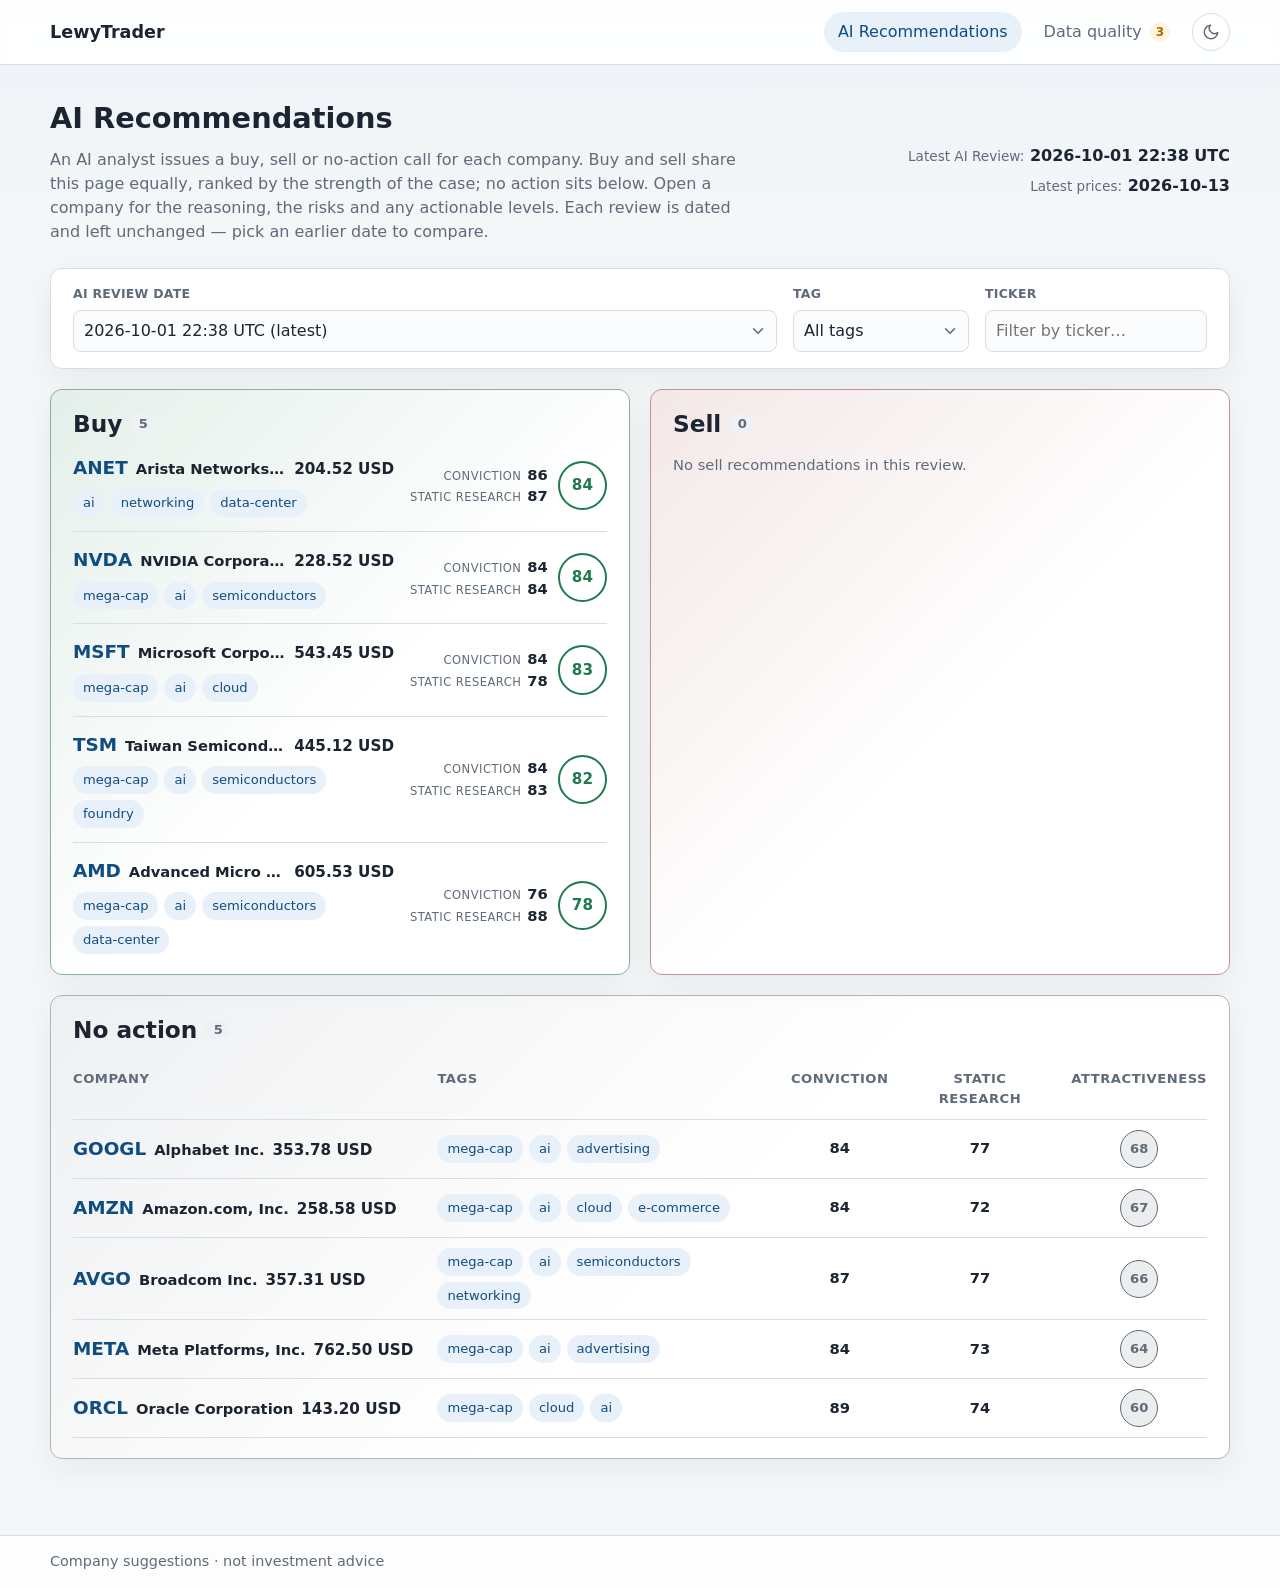
==== commit 8f19bff8: "Deploy from LewyTrader @ acd5fc5964a73a7b263e21be59ee27c18010b572 Leeewy/LewyTrader@acd5fc5964a73a7b" ====
--- a/index.html
+++ b/index.html
@@ -43,7 +43,7 @@
 })();
 </script>
   <script>window.LewyTrader=window.LewyTrader||{};window.LewyTrader.termGlossary={"Attractiveness":"How strong the case is to own this company now: 100 is the strongest case to own, 0 the strongest case to exit.","Conviction":"How sure the analyst is about this call. Independent of attractiveness \u2014 a confident no-action can still score high.","Score":"How strong the case is to own this company now: 100 is the strongest case to own, 0 the strongest case to exit.","Research":"A score from reported figures only: growth, profitability and price versus its own trend. No AI is involved.","Research score":"A score from reported figures only: growth, profitability and price versus its own trend. No AI is involved.","Research rank":"Where this company sits among active watchlist names on the Research score alone. Rank 1 is the highest.","Static Research":"Reported-figures score from growth, profitability and price versus its own trend. No AI is involved. On the summary this is from the selected AI review; the Static Research section uses the latest available data and may differ.","Adjusted Close":"Closing price adjusted for splits and dividends, so history stays comparable over time.","SMA50":"Average closing price over the last 50 trading days.","SMA200":"Average closing price over the last 200 trading days.","Price vs SMA200":"Where the latest close sits relative to the 200-day average \u2014 a simple read on the longer-term trend.","RSI":"Relative Strength Index: a 0\u2013100 momentum reading. High values often mean the move has been stretched to the upside; low values, to the downside.","RSI (14)":"Relative Strength Index over 14 trading days: a 0\u2013100 momentum reading. High values often mean the move has been stretched to the upside; low values, to the downside.","MACD":"Moving Average Convergence Divergence: the gap between a faster and a slower moving average of price. Used to read trend and momentum.","ATR":"Average True Range: how much the price typically moves, in the quoted currency. Higher means a more volatile stock.","ATR (14)":"Average True Range over 14 trading days: how much the price typically moves, in the quoted currency. Higher means a more volatile stock.","ATR %":"Average True Range as a share of the latest close, so volatility can be compared across names with different prices.","RVOL":"Relative volume: latest session volume divided by the 20-day average. Around 1\u00d7 is a typical day; higher means heavier participation.","Excess vs benchmark (1m)":"How this name\u2019s roughly one-month return compares with the configured market benchmark (default SPY). Positive means it outperformed.","Excess vs benchmark (3m)":"How this name\u2019s roughly three-month return compares with the configured market benchmark (default SPY). Positive means it outperformed.","Benchmark":"The S&P 500 (SPY ETF) used for relative strength and regime context. It is not a watchlist company and is not itself a recommendation.","Benchmark vs SMA50":"Where the benchmark\u2019s latest close sits relative to its 50-day average.","Benchmark vs SMA200":"Where the benchmark\u2019s latest close sits relative to its 200-day average.","Benchmark above SMA50":"Whether the benchmark\u2019s latest close is above its 50-day average.","Benchmark above SMA200":"Whether the benchmark\u2019s latest close is above its 200-day average.","EPS":"Earnings per share: profit attributable to each ordinary share.","EPS (TTM)":"Earnings per share over the trailing twelve months: profit attributable to each ordinary share.","EPS growth":"Change in earnings per share versus a year earlier.","EPS growth (YoY)":"Change in earnings per share versus a year earlier.","TTM":"Trailing twelve months: the last 12 reported months, not the calendar year.","YoY":"Year over year: compared with the same period a year earlier.","Revenue (TTM)":"Sales over the trailing twelve months.","Revenue growth":"Change in sales versus a year earlier.","Revenue growth (YoY)":"Change in sales versus a year earlier.","Operating margin":"Operating profit as a share of sales.","Operating margin (TTM)":"Operating profit as a share of sales, over the trailing twelve months.","Gross margin (TTM)":"Gross profit as a share of sales, over the trailing twelve months.","Free cash flow (TTM)":"Cash left after operating and capital spending, over the trailing twelve months.","Market cap":"Market value of the company\u2019s shares: price \u00d7 shares outstanding.","FCF":"Free cash flow: cash left after operating and capital spending.","Latest close":"Most recent closing price in the quoted currency.","Volume":"Number of shares traded on the latest session.","Quoted currency":"Currency in which the share price is quoted.","Instrument currency":"Currency used for this instrument\u2019s prices and levels.","Price date":"Trading date of the latest price used in this review.","Indicator date":"Trading date of the latest technical indicators used.","Fundamentals as of":"When the fundamentals snapshot was last updated.","Fundamentals currency":"Currency of the reported fundamentals figures.","Fundamentals updated":"When the fundamentals record was last written.","Company name":"Legal or trading name of the company.","Sector":"Industry sector from the watchlist.","Country":"Country of domicile or primary listing from the watchlist.","Ticker":"Market symbol used to identify the company.","1-month return":"Price change over roughly the last month.","3-month return":"Price change over roughly the last three months.","6-month return":"Price change over roughly the last six months.","12-month return":"Price change over roughly the last twelve months.","52-week high":"Highest closing price in the last 52 weeks.","52-week low":"Lowest closing price in the last 52 weeks.","Distance from 52-week high":"How far the latest close sits below the 52-week high, as a percentage.","Distance from 52-week low":"How far the latest close sits above the 52-week low, as a percentage.","Drawdown from high":"Worst peak-to-trough decline in the last 52 weeks \u2014 can be deeper than the distance from the 52-week high if the price recovered.","Realized volatility":"How much the price has been swinging recently \u2014 higher means a choppier stock.","Data-quality errors":"Whether ticker-scoped data-quality checks reported errors for this company in the review.","Market intelligence finding":"A finding from public market intelligence gathered for this review. The machine identifier is kept on the chip for traceability.","Entry range":"Suggested price band for opening or adding to a position.","Stop loss":"Price level at which the case to hold would be reconsidered.","Take profit":"Price level at which taking gains would be reconsidered.","Horizon":"How far ahead this recommendation is meant to apply.","Snapshot":"The analyst\u2019s short read on the setup: what looks solid, what is uncertain, and why conviction is where it is.","Market Intelligence":"Public news, filings and market context gathered for this review, shown as the original findings rather than a new summary.","Reviewed":"When this AI review was produced.","Latest AI Review":"When the selected AI evaluation run finished, shown as UTC (same stamp as AI Review Date).","Latest prices":"Most recent trading-day date stored in market prices.","AI Review Date":"Which dated AI review to show on this page (UTC)."};window.LewyTrader.snapshotEvidenceLabels={"ticker":"Ticker","instrument_currency":"Instrument currency","as_of_price_date":"Price date","as_of_indicator_date":"Indicator date","as_of_fundamentals_at":"Fundamentals as of","metadata.name":"Company name","metadata.sector":"Sector","metadata.country":"Country","market.close":"Latest close","market.volume":"Volume","market.currency":"Quoted currency","price_behaviour.return_1m":"1-month return","price_behaviour.return_3m":"3-month return","price_behaviour.return_6m":"6-month return","price_behaviour.return_12m":"12-month return","price_behaviour.high_52w":"52-week high","price_behaviour.low_52w":"52-week low","price_behaviour.distance_from_high_52w":"Distance from 52-week high","price_behaviour.distance_from_low_52w":"Distance from 52-week low","price_behaviour.drawdown_from_high":"Drawdown from high","price_behaviour.realized_volatility":"Realized volatility","fundamentals.market_cap":"Market cap","fundamentals.revenue":"Revenue (TTM)","fundamentals.revenue_growth":"Revenue growth (YoY)","fundamentals.eps":"EPS (TTM)","fundamentals.eps_growth":"EPS growth (YoY)","fundamentals.free_cash_flow":"Free cash flow (TTM)","fundamentals.operating_margin":"Operating margin (TTM)","fundamentals.gross_margin":"Gross margin (TTM)","fundamentals.currency":"Fundamentals currency","fundamentals.updated_at":"Fundamentals updated","indicators.sma50":"SMA50","indicators.sma200":"SMA200","indicators.rsi14":"RSI (14)","indicators.macd":"MACD","indicators.atr14":"ATR (14)","indicators.rvol":"RVOL","indicators.atr14_pct":"ATR %","benchmark.ticker":"Benchmark","benchmark.excess_return_1m":"Excess vs benchmark (1m)","benchmark.excess_return_3m":"Excess vs benchmark (3m)","benchmark.close_vs_sma50":"Benchmark vs SMA50","benchmark.close_vs_sma200":"Benchmark vs SMA200","benchmark.above_sma50":"Benchmark above SMA50","benchmark.above_sma200":"Benchmark above SMA200","opportunity.score":"Research score","opportunity.rank":"Research rank","data_quality.has_errors":"Data-quality errors"};window.LewyTrader.mirFindingLabel="Market intelligence finding";window.LewyTrader.evaluationStateLabels={"accepted":"Complete","downgraded":"Adjusted","short_circuited":"Incomplete data","failed":"Unavailable","not_evaluated":"Not covered"};window.LewyTrader.evaluationStateSummaries={"accepted":"The analyst's call passed our safety checks and is shown exactly as written.","downgraded":"Our safety checks overruled the analyst and set this to no action. The original reasoning and scores are kept so you can see what was proposed.","short_circuited":"The data for this company was not complete enough to analyse, so no call was made. Treat this as no action rather than a negative view.","failed":"The analysis could not be completed for this company. Nothing has been read into the failure \u2014 treat it as no action.","not_evaluated":"This company is on your watchlist but was not covered in this review."};window.LewyTrader.degradedStates=["downgraded","failed","short_circuited"];window.LewyTrader.analysisNotRunStates=["failed","short_circuited"];</script>
-  <link rel="stylesheet" href="assets/styles.css?v=1791931229">
+  <link rel="stylesheet" href="assets/styles.css?v=1791931947">
 </head>
 <body>
   <header class="site-header">
@@ -51,7 +51,7 @@
       <a class="brand" href="index.html">LewyTrader</a>
       <div class="header-tools">
         <nav class="site-nav" aria-label="Primary">
-          <a class="nav-link active" href="index.html">AI Recommendations</a><a class="nav-link" href="quality.html">Data quality</a>
+          <a class="nav-link active" href="index.html">AI Recommendations</a><a class="nav-link" href="quality.html">Data quality<span class="nav-badge">3</span></a>
         </nav>
         <button type="button" class="theme-toggle" aria-label="Switch to dark theme" onclick="window.LewyTrader.toggleTheme()">
   <svg class="theme-toggle-icon theme-toggle-moon" viewBox="0 0 24 24" width="18" height="18" fill="none" stroke="currentColor" stroke-width="2" stroke-linecap="round" stroke-linejoin="round" aria-hidden="true">
@@ -301,6 +301,6 @@
       <span class="footer-note">Company suggestions · not investment advice</span>
     </div>
   </footer>
-  <script src="assets/app.js?v=1791931229" defer></script><script src="assets/recommendations.js?v=1791931229" defer></script>
+  <script src="assets/app.js?v=1791931947" defer></script><script src="assets/recommendations.js?v=1791931947" defer></script>
 </body>
 </html>
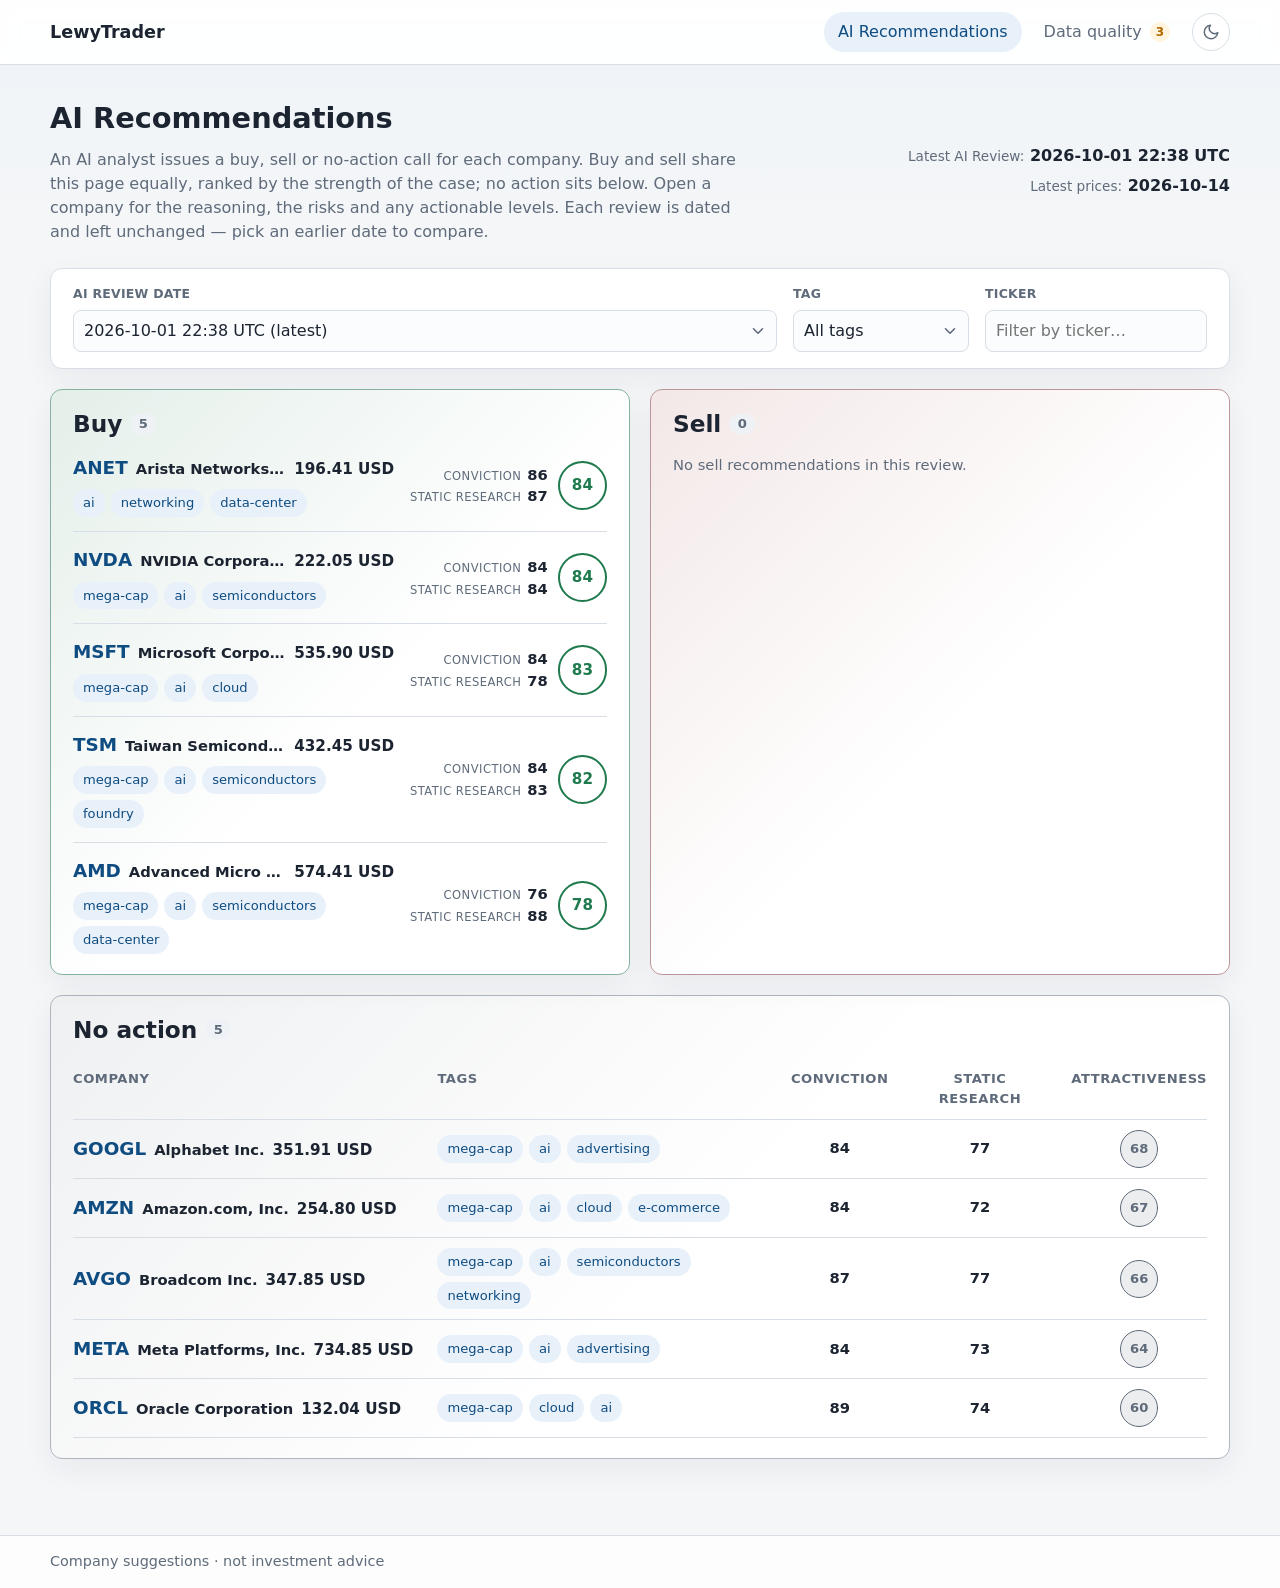
==== commit 3b773dc6: "Deploy from LewyTrader @ 6e7995a03cfe3e731a421d38101e22eb72c66243 Leeewy/LewyTrader@6e7995a03cfe3e73" ====
--- a/index.html
+++ b/index.html
@@ -43,7 +43,7 @@
 })();
 </script>
   <script>window.LewyTrader=window.LewyTrader||{};window.LewyTrader.termGlossary={"Attractiveness":"How strong the case is to own this company now: 100 is the strongest case to own, 0 the strongest case to exit.","Conviction":"How sure the analyst is about this call. Independent of attractiveness \u2014 a confident no-action can still score high.","Score":"How strong the case is to own this company now: 100 is the strongest case to own, 0 the strongest case to exit.","Research":"A score from reported figures only: growth, profitability and price versus its own trend. No AI is involved.","Research score":"A score from reported figures only: growth, profitability and price versus its own trend. No AI is involved.","Research rank":"Where this company sits among active watchlist names on the Research score alone. Rank 1 is the highest.","Static Research":"Reported-figures score from growth, profitability and price versus its own trend. No AI is involved. On the summary this is from the selected AI review; the Static Research section uses the latest available data and may differ.","Adjusted Close":"Closing price adjusted for splits and dividends, so history stays comparable over time.","SMA50":"Average closing price over the last 50 trading days.","SMA200":"Average closing price over the last 200 trading days.","Price vs SMA200":"Where the latest close sits relative to the 200-day average \u2014 a simple read on the longer-term trend.","RSI":"Relative Strength Index: a 0\u2013100 momentum reading. High values often mean the move has been stretched to the upside; low values, to the downside.","RSI (14)":"Relative Strength Index over 14 trading days: a 0\u2013100 momentum reading. High values often mean the move has been stretched to the upside; low values, to the downside.","MACD":"Moving Average Convergence Divergence: the gap between a faster and a slower moving average of price. Used to read trend and momentum.","ATR":"Average True Range: how much the price typically moves, in the quoted currency. Higher means a more volatile stock.","ATR (14)":"Average True Range over 14 trading days: how much the price typically moves, in the quoted currency. Higher means a more volatile stock.","ATR %":"Average True Range as a share of the latest close, so volatility can be compared across names with different prices.","RVOL":"Relative volume: latest session volume divided by the 20-day average. Around 1\u00d7 is a typical day; higher means heavier participation.","Excess vs benchmark (1m)":"How this name\u2019s roughly one-month return compares with the configured market benchmark (default SPY). Positive means it outperformed.","Excess vs benchmark (3m)":"How this name\u2019s roughly three-month return compares with the configured market benchmark (default SPY). Positive means it outperformed.","Benchmark":"The S&P 500 (SPY ETF) used for relative strength and regime context. It is not a watchlist company and is not itself a recommendation.","Benchmark vs SMA50":"Where the benchmark\u2019s latest close sits relative to its 50-day average.","Benchmark vs SMA200":"Where the benchmark\u2019s latest close sits relative to its 200-day average.","Benchmark above SMA50":"Whether the benchmark\u2019s latest close is above its 50-day average.","Benchmark above SMA200":"Whether the benchmark\u2019s latest close is above its 200-day average.","EPS":"Earnings per share: profit attributable to each ordinary share.","EPS (TTM)":"Earnings per share over the trailing twelve months: profit attributable to each ordinary share.","EPS growth":"Change in earnings per share versus a year earlier.","EPS growth (YoY)":"Change in earnings per share versus a year earlier.","TTM":"Trailing twelve months: the last 12 reported months, not the calendar year.","YoY":"Year over year: compared with the same period a year earlier.","Revenue (TTM)":"Sales over the trailing twelve months.","Revenue growth":"Change in sales versus a year earlier.","Revenue growth (YoY)":"Change in sales versus a year earlier.","Operating margin":"Operating profit as a share of sales.","Operating margin (TTM)":"Operating profit as a share of sales, over the trailing twelve months.","Gross margin (TTM)":"Gross profit as a share of sales, over the trailing twelve months.","Free cash flow (TTM)":"Cash left after operating and capital spending, over the trailing twelve months.","Market cap":"Market value of the company\u2019s shares: price \u00d7 shares outstanding.","FCF":"Free cash flow: cash left after operating and capital spending.","Latest close":"Most recent closing price in the quoted currency.","Volume":"Number of shares traded on the latest session.","Quoted currency":"Currency in which the share price is quoted.","Instrument currency":"Currency used for this instrument\u2019s prices and levels.","Price date":"Trading date of the latest price used in this review.","Indicator date":"Trading date of the latest technical indicators used.","Fundamentals as of":"When the fundamentals snapshot was last updated.","Fundamentals currency":"Currency of the reported fundamentals figures.","Fundamentals updated":"When the fundamentals record was last written.","Company name":"Legal or trading name of the company.","Sector":"Industry sector from the watchlist.","Country":"Country of domicile or primary listing from the watchlist.","Ticker":"Market symbol used to identify the company.","1-month return":"Price change over roughly the last month.","3-month return":"Price change over roughly the last three months.","6-month return":"Price change over roughly the last six months.","12-month return":"Price change over roughly the last twelve months.","52-week high":"Highest closing price in the last 52 weeks.","52-week low":"Lowest closing price in the last 52 weeks.","Distance from 52-week high":"How far the latest close sits below the 52-week high, as a percentage.","Distance from 52-week low":"How far the latest close sits above the 52-week low, as a percentage.","Drawdown from high":"Worst peak-to-trough decline in the last 52 weeks \u2014 can be deeper than the distance from the 52-week high if the price recovered.","Realized volatility":"How much the price has been swinging recently \u2014 higher means a choppier stock.","Data-quality errors":"Whether ticker-scoped data-quality checks reported errors for this company in the review.","Market intelligence finding":"A finding from public market intelligence gathered for this review. The machine identifier is kept on the chip for traceability.","Entry range":"Suggested price band for opening or adding to a position.","Stop loss":"Price level at which the case to hold would be reconsidered.","Take profit":"Price level at which taking gains would be reconsidered.","Horizon":"How far ahead this recommendation is meant to apply.","Snapshot":"The analyst\u2019s short read on the setup: what looks solid, what is uncertain, and why conviction is where it is.","Market Intelligence":"Public news, filings and market context gathered for this review, shown as the original findings rather than a new summary.","Reviewed":"When this AI review was produced.","Latest AI Review":"When the selected AI evaluation run finished, shown as UTC (same stamp as AI Review Date).","Latest prices":"Most recent trading-day date stored in market prices.","AI Review Date":"Which dated AI review to show on this page (UTC)."};window.LewyTrader.snapshotEvidenceLabels={"ticker":"Ticker","instrument_currency":"Instrument currency","as_of_price_date":"Price date","as_of_indicator_date":"Indicator date","as_of_fundamentals_at":"Fundamentals as of","metadata.name":"Company name","metadata.sector":"Sector","metadata.country":"Country","market.close":"Latest close","market.volume":"Volume","market.currency":"Quoted currency","price_behaviour.return_1m":"1-month return","price_behaviour.return_3m":"3-month return","price_behaviour.return_6m":"6-month return","price_behaviour.return_12m":"12-month return","price_behaviour.high_52w":"52-week high","price_behaviour.low_52w":"52-week low","price_behaviour.distance_from_high_52w":"Distance from 52-week high","price_behaviour.distance_from_low_52w":"Distance from 52-week low","price_behaviour.drawdown_from_high":"Drawdown from high","price_behaviour.realized_volatility":"Realized volatility","fundamentals.market_cap":"Market cap","fundamentals.revenue":"Revenue (TTM)","fundamentals.revenue_growth":"Revenue growth (YoY)","fundamentals.eps":"EPS (TTM)","fundamentals.eps_growth":"EPS growth (YoY)","fundamentals.free_cash_flow":"Free cash flow (TTM)","fundamentals.operating_margin":"Operating margin (TTM)","fundamentals.gross_margin":"Gross margin (TTM)","fundamentals.currency":"Fundamentals currency","fundamentals.updated_at":"Fundamentals updated","indicators.sma50":"SMA50","indicators.sma200":"SMA200","indicators.rsi14":"RSI (14)","indicators.macd":"MACD","indicators.atr14":"ATR (14)","indicators.rvol":"RVOL","indicators.atr14_pct":"ATR %","benchmark.ticker":"Benchmark","benchmark.excess_return_1m":"Excess vs benchmark (1m)","benchmark.excess_return_3m":"Excess vs benchmark (3m)","benchmark.close_vs_sma50":"Benchmark vs SMA50","benchmark.close_vs_sma200":"Benchmark vs SMA200","benchmark.above_sma50":"Benchmark above SMA50","benchmark.above_sma200":"Benchmark above SMA200","opportunity.score":"Research score","opportunity.rank":"Research rank","data_quality.has_errors":"Data-quality errors"};window.LewyTrader.mirFindingLabel="Market intelligence finding";window.LewyTrader.evaluationStateLabels={"accepted":"Complete","downgraded":"Adjusted","short_circuited":"Incomplete data","failed":"Unavailable","not_evaluated":"Not covered"};window.LewyTrader.evaluationStateSummaries={"accepted":"The analyst's call passed our safety checks and is shown exactly as written.","downgraded":"Our safety checks overruled the analyst and set this to no action. The original reasoning and scores are kept so you can see what was proposed.","short_circuited":"The data for this company was not complete enough to analyse, so no call was made. Treat this as no action rather than a negative view.","failed":"The analysis could not be completed for this company. Nothing has been read into the failure \u2014 treat it as no action.","not_evaluated":"This company is on your watchlist but was not covered in this review."};window.LewyTrader.degradedStates=["downgraded","failed","short_circuited"];window.LewyTrader.analysisNotRunStates=["failed","short_circuited"];</script>
-  <link rel="stylesheet" href="assets/styles.css?v=1791931947">
+  <link rel="stylesheet" href="assets/styles.css?v=1791994727">
 </head>
 <body>
   <header class="site-header">
@@ -79,7 +79,7 @@
   </div>
   <div class="meta-block">
     <span class="meta-label" data-tip="Most recent trading-day date stored in market prices.">Latest prices</span>
-    <time class="meta-value utc-date" datetime="2026-10-13">2026-10-13</time>
+    <time class="meta-value utc-date" datetime="2026-10-14">2026-10-14</time>
   </div>
 </div>
 </div>
@@ -121,7 +121,7 @@
     data-state="accepted">
   <div class="rec-card-row">
     <div class="rec-card-identity">
-      <a class="rec-card-company company-link" href="company.html?ticker=ANET" data-ticker="ANET"><span class="company-ticker">ANET</span><span class="company-name">Arista Networks, Inc.</span><span class="company-price">204.52 USD</span></a>
+      <a class="rec-card-company company-link" href="company.html?ticker=ANET" data-ticker="ANET"><span class="company-ticker">ANET</span><span class="company-name">Arista Networks, Inc.</span><span class="company-price">196.41 USD</span></a>
       <div class="rec-card-tags"><span class="tag">ai</span><span class="tag">networking</span><span class="tag">data-center</span></div>
     </div>
     <div class="rec-card-aside">
@@ -139,7 +139,7 @@
     data-state="accepted">
   <div class="rec-card-row">
     <div class="rec-card-identity">
-      <a class="rec-card-company company-link" href="company.html?ticker=NVDA" data-ticker="NVDA"><span class="company-ticker">NVDA</span><span class="company-name">NVIDIA Corporation</span><span class="company-price">228.52 USD</span></a>
+      <a class="rec-card-company company-link" href="company.html?ticker=NVDA" data-ticker="NVDA"><span class="company-ticker">NVDA</span><span class="company-name">NVIDIA Corporation</span><span class="company-price">222.05 USD</span></a>
       <div class="rec-card-tags"><span class="tag">mega-cap</span><span class="tag">ai</span><span class="tag">semiconductors</span></div>
     </div>
     <div class="rec-card-aside">
@@ -157,7 +157,7 @@
     data-state="accepted">
   <div class="rec-card-row">
     <div class="rec-card-identity">
-      <a class="rec-card-company company-link" href="company.html?ticker=MSFT" data-ticker="MSFT"><span class="company-ticker">MSFT</span><span class="company-name">Microsoft Corporation</span><span class="company-price">543.45 USD</span></a>
+      <a class="rec-card-company company-link" href="company.html?ticker=MSFT" data-ticker="MSFT"><span class="company-ticker">MSFT</span><span class="company-name">Microsoft Corporation</span><span class="company-price">535.90 USD</span></a>
       <div class="rec-card-tags"><span class="tag">mega-cap</span><span class="tag">ai</span><span class="tag">cloud</span></div>
     </div>
     <div class="rec-card-aside">
@@ -175,7 +175,7 @@
     data-state="accepted">
   <div class="rec-card-row">
     <div class="rec-card-identity">
-      <a class="rec-card-company company-link" href="company.html?ticker=TSM" data-ticker="TSM"><span class="company-ticker">TSM</span><span class="company-name">Taiwan Semiconductor Manufacturing Company Limited</span><span class="company-price">445.12 USD</span></a>
+      <a class="rec-card-company company-link" href="company.html?ticker=TSM" data-ticker="TSM"><span class="company-ticker">TSM</span><span class="company-name">Taiwan Semiconductor Manufacturing Company Limited</span><span class="company-price">432.45 USD</span></a>
       <div class="rec-card-tags"><span class="tag">mega-cap</span><span class="tag">ai</span><span class="tag">semiconductors</span><span class="tag">foundry</span></div>
     </div>
     <div class="rec-card-aside">
@@ -193,7 +193,7 @@
     data-state="accepted">
   <div class="rec-card-row">
     <div class="rec-card-identity">
-      <a class="rec-card-company company-link" href="company.html?ticker=AMD" data-ticker="AMD"><span class="company-ticker">AMD</span><span class="company-name">Advanced Micro Devices, Inc.</span><span class="company-price">605.53 USD</span></a>
+      <a class="rec-card-company company-link" href="company.html?ticker=AMD" data-ticker="AMD"><span class="company-ticker">AMD</span><span class="company-name">Advanced Micro Devices, Inc.</span><span class="company-price">574.41 USD</span></a>
       <div class="rec-card-tags"><span class="tag">mega-cap</span><span class="tag">ai</span><span class="tag">semiconductors</span><span class="tag">data-center</span></div>
     </div>
     <div class="rec-card-aside">
@@ -235,7 +235,7 @@
     data-tags="mega-cap ai advertising"
     data-state="accepted">
   <td>
-    <a class="rec-card-company company-link" href="company.html?ticker=GOOGL" data-ticker="GOOGL"><span class="company-ticker">GOOGL</span><span class="company-name">Alphabet Inc.</span><span class="company-price">353.78 USD</span></a>
+    <a class="rec-card-company company-link" href="company.html?ticker=GOOGL" data-ticker="GOOGL"><span class="company-ticker">GOOGL</span><span class="company-name">Alphabet Inc.</span><span class="company-price">351.91 USD</span></a>
   </td>
   <td><span class="tag-row"><span class="tag">mega-cap</span><span class="tag">ai</span><span class="tag">advertising</span></span></td>
   <td><span class="rec-card-metric-value">84</span></td>
@@ -247,7 +247,7 @@
     data-tags="mega-cap ai cloud e-commerce"
     data-state="accepted">
   <td>
-    <a class="rec-card-company company-link" href="company.html?ticker=AMZN" data-ticker="AMZN"><span class="company-ticker">AMZN</span><span class="company-name">Amazon.com, Inc.</span><span class="company-price">258.58 USD</span></a>
+    <a class="rec-card-company company-link" href="company.html?ticker=AMZN" data-ticker="AMZN"><span class="company-ticker">AMZN</span><span class="company-name">Amazon.com, Inc.</span><span class="company-price">254.80 USD</span></a>
   </td>
   <td><span class="tag-row"><span class="tag">mega-cap</span><span class="tag">ai</span><span class="tag">cloud</span><span class="tag">e-commerce</span></span></td>
   <td><span class="rec-card-metric-value">84</span></td>
@@ -259,7 +259,7 @@
     data-tags="mega-cap ai semiconductors networking"
     data-state="accepted">
   <td>
-    <a class="rec-card-company company-link" href="company.html?ticker=AVGO" data-ticker="AVGO"><span class="company-ticker">AVGO</span><span class="company-name">Broadcom Inc.</span><span class="company-price">357.31 USD</span></a>
+    <a class="rec-card-company company-link" href="company.html?ticker=AVGO" data-ticker="AVGO"><span class="company-ticker">AVGO</span><span class="company-name">Broadcom Inc.</span><span class="company-price">347.85 USD</span></a>
   </td>
   <td><span class="tag-row"><span class="tag">mega-cap</span><span class="tag">ai</span><span class="tag">semiconductors</span><span class="tag">networking</span></span></td>
   <td><span class="rec-card-metric-value">87</span></td>
@@ -271,7 +271,7 @@
     data-tags="mega-cap ai advertising"
     data-state="accepted">
   <td>
-    <a class="rec-card-company company-link" href="company.html?ticker=META" data-ticker="META"><span class="company-ticker">META</span><span class="company-name">Meta Platforms, Inc.</span><span class="company-price">762.50 USD</span></a>
+    <a class="rec-card-company company-link" href="company.html?ticker=META" data-ticker="META"><span class="company-ticker">META</span><span class="company-name">Meta Platforms, Inc.</span><span class="company-price">734.85 USD</span></a>
   </td>
   <td><span class="tag-row"><span class="tag">mega-cap</span><span class="tag">ai</span><span class="tag">advertising</span></span></td>
   <td><span class="rec-card-metric-value">84</span></td>
@@ -283,7 +283,7 @@
     data-tags="mega-cap cloud ai"
     data-state="accepted">
   <td>
-    <a class="rec-card-company company-link" href="company.html?ticker=ORCL" data-ticker="ORCL"><span class="company-ticker">ORCL</span><span class="company-name">Oracle Corporation</span><span class="company-price">143.20 USD</span></a>
+    <a class="rec-card-company company-link" href="company.html?ticker=ORCL" data-ticker="ORCL"><span class="company-ticker">ORCL</span><span class="company-name">Oracle Corporation</span><span class="company-price">132.04 USD</span></a>
   </td>
   <td><span class="tag-row"><span class="tag">mega-cap</span><span class="tag">cloud</span><span class="tag">ai</span></span></td>
   <td><span class="rec-card-metric-value">89</span></td>
@@ -301,6 +301,6 @@
       <span class="footer-note">Company suggestions · not investment advice</span>
     </div>
   </footer>
-  <script src="assets/app.js?v=1791931947" defer></script><script src="assets/recommendations.js?v=1791931947" defer></script>
+  <script src="assets/app.js?v=1791994727" defer></script><script src="assets/recommendations.js?v=1791994727" defer></script>
 </body>
 </html>
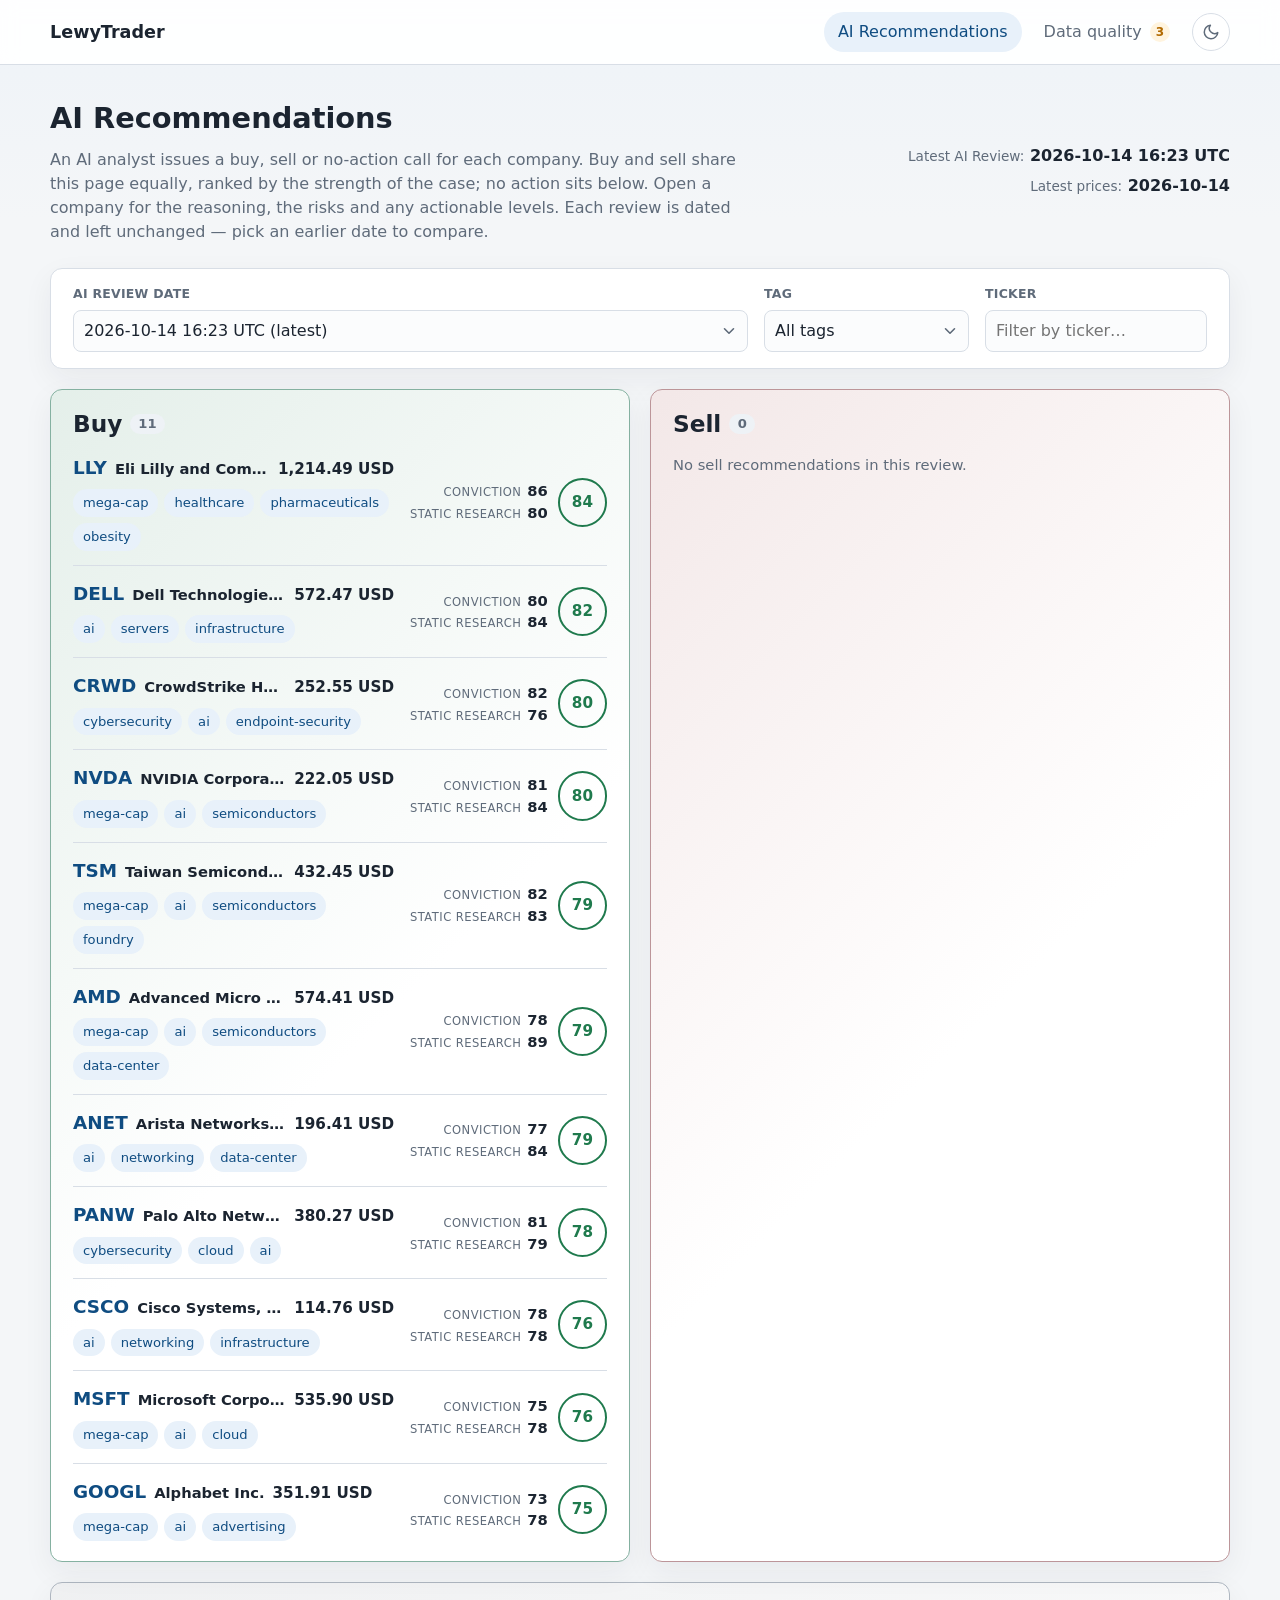
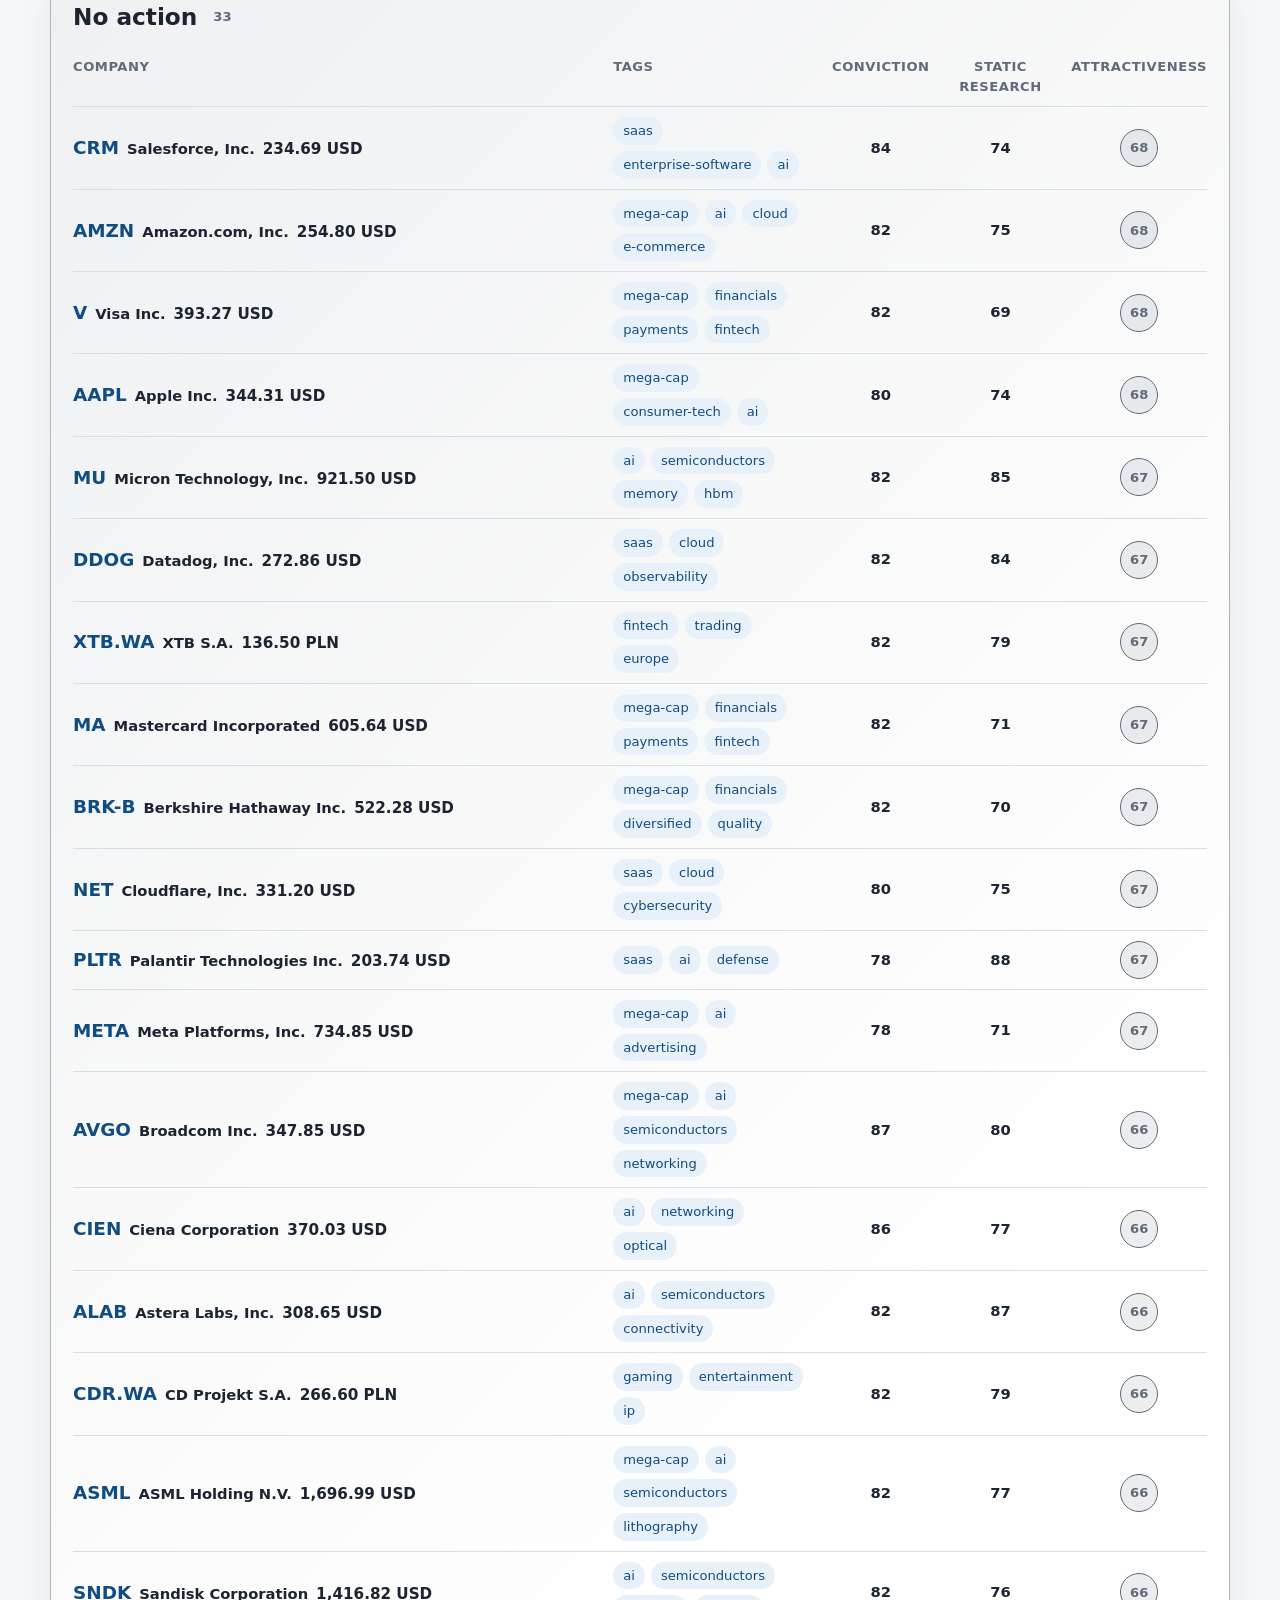
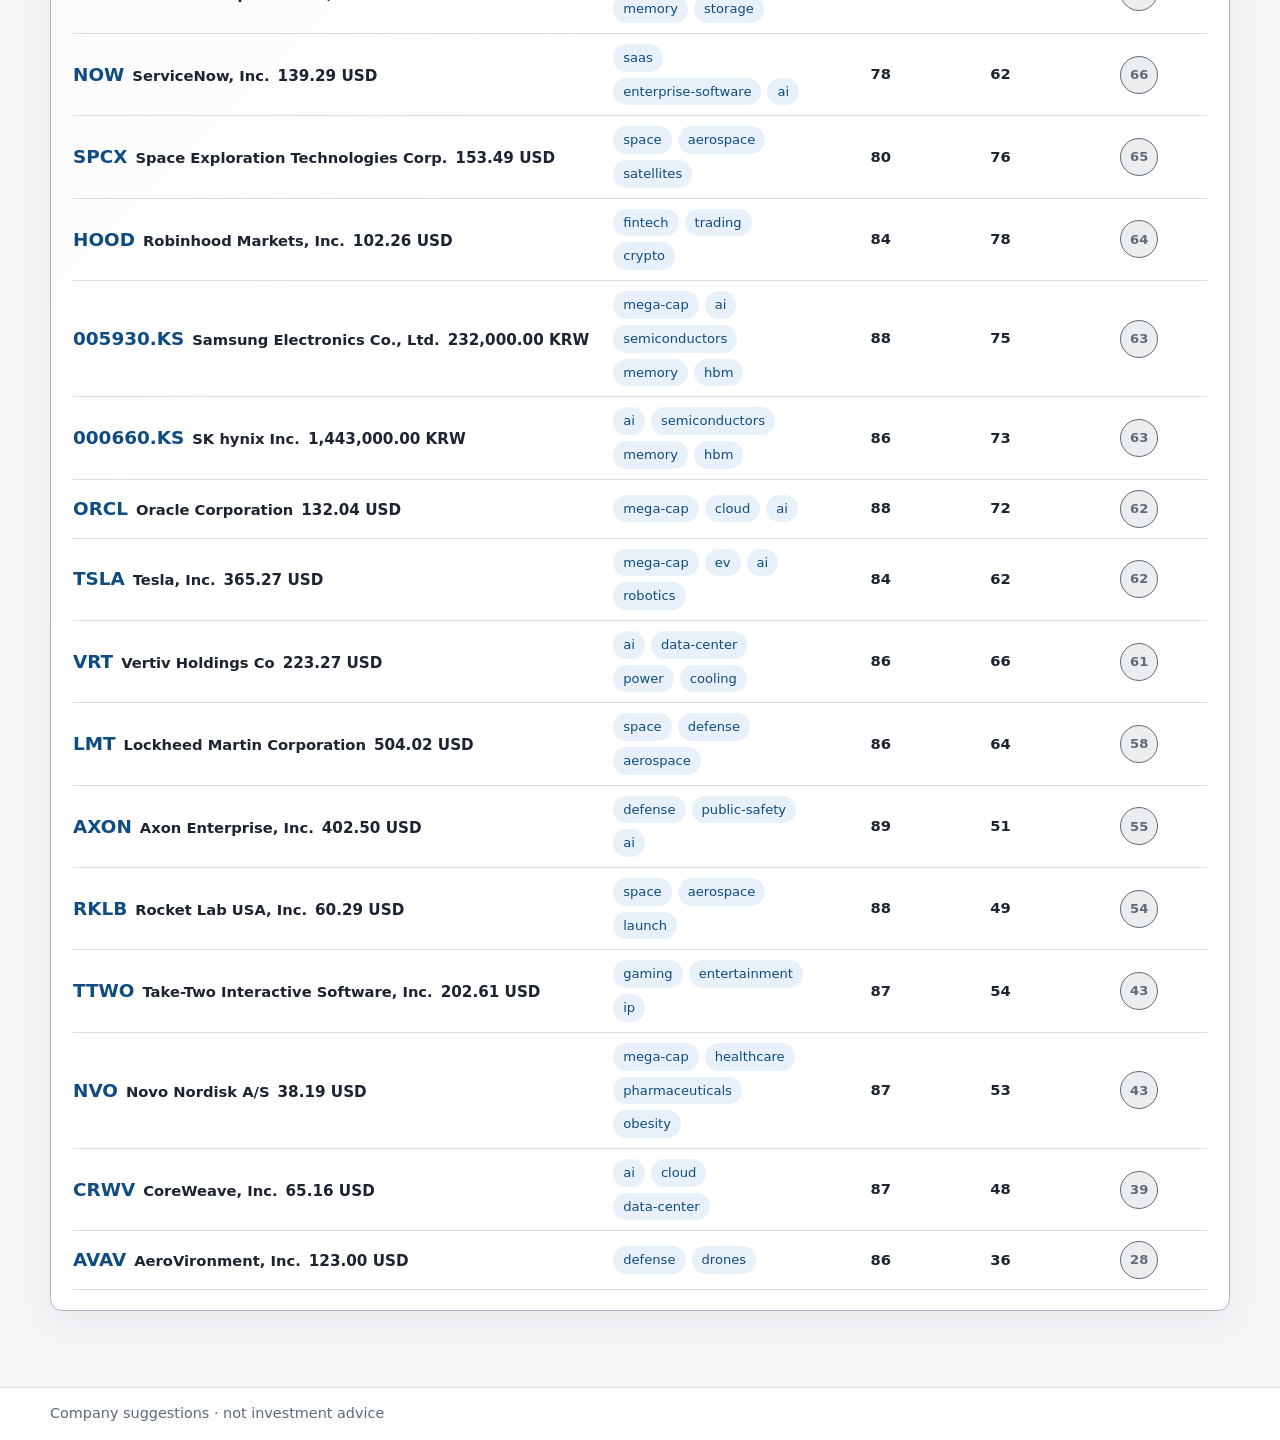
==== commit 7639b9d2: "Deploy from LewyTrader @ 6e7995a03cfe3e731a421d38101e22eb72c66243 Leeewy/LewyTrader@6e7995a03cfe3e73" ====
--- a/index.html
+++ b/index.html
@@ -43,7 +43,7 @@
 })();
 </script>
   <script>window.LewyTrader=window.LewyTrader||{};window.LewyTrader.termGlossary={"Attractiveness":"How strong the case is to own this company now: 100 is the strongest case to own, 0 the strongest case to exit.","Conviction":"How sure the analyst is about this call. Independent of attractiveness \u2014 a confident no-action can still score high.","Score":"How strong the case is to own this company now: 100 is the strongest case to own, 0 the strongest case to exit.","Research":"A score from reported figures only: growth, profitability and price versus its own trend. No AI is involved.","Research score":"A score from reported figures only: growth, profitability and price versus its own trend. No AI is involved.","Research rank":"Where this company sits among active watchlist names on the Research score alone. Rank 1 is the highest.","Static Research":"Reported-figures score from growth, profitability and price versus its own trend. No AI is involved. On the summary this is from the selected AI review; the Static Research section uses the latest available data and may differ.","Adjusted Close":"Closing price adjusted for splits and dividends, so history stays comparable over time.","SMA50":"Average closing price over the last 50 trading days.","SMA200":"Average closing price over the last 200 trading days.","Price vs SMA200":"Where the latest close sits relative to the 200-day average \u2014 a simple read on the longer-term trend.","RSI":"Relative Strength Index: a 0\u2013100 momentum reading. High values often mean the move has been stretched to the upside; low values, to the downside.","RSI (14)":"Relative Strength Index over 14 trading days: a 0\u2013100 momentum reading. High values often mean the move has been stretched to the upside; low values, to the downside.","MACD":"Moving Average Convergence Divergence: the gap between a faster and a slower moving average of price. Used to read trend and momentum.","ATR":"Average True Range: how much the price typically moves, in the quoted currency. Higher means a more volatile stock.","ATR (14)":"Average True Range over 14 trading days: how much the price typically moves, in the quoted currency. Higher means a more volatile stock.","ATR %":"Average True Range as a share of the latest close, so volatility can be compared across names with different prices.","RVOL":"Relative volume: latest session volume divided by the 20-day average. Around 1\u00d7 is a typical day; higher means heavier participation.","Excess vs benchmark (1m)":"How this name\u2019s roughly one-month return compares with the configured market benchmark (default SPY). Positive means it outperformed.","Excess vs benchmark (3m)":"How this name\u2019s roughly three-month return compares with the configured market benchmark (default SPY). Positive means it outperformed.","Benchmark":"The S&P 500 (SPY ETF) used for relative strength and regime context. It is not a watchlist company and is not itself a recommendation.","Benchmark vs SMA50":"Where the benchmark\u2019s latest close sits relative to its 50-day average.","Benchmark vs SMA200":"Where the benchmark\u2019s latest close sits relative to its 200-day average.","Benchmark above SMA50":"Whether the benchmark\u2019s latest close is above its 50-day average.","Benchmark above SMA200":"Whether the benchmark\u2019s latest close is above its 200-day average.","EPS":"Earnings per share: profit attributable to each ordinary share.","EPS (TTM)":"Earnings per share over the trailing twelve months: profit attributable to each ordinary share.","EPS growth":"Change in earnings per share versus a year earlier.","EPS growth (YoY)":"Change in earnings per share versus a year earlier.","TTM":"Trailing twelve months: the last 12 reported months, not the calendar year.","YoY":"Year over year: compared with the same period a year earlier.","Revenue (TTM)":"Sales over the trailing twelve months.","Revenue growth":"Change in sales versus a year earlier.","Revenue growth (YoY)":"Change in sales versus a year earlier.","Operating margin":"Operating profit as a share of sales.","Operating margin (TTM)":"Operating profit as a share of sales, over the trailing twelve months.","Gross margin (TTM)":"Gross profit as a share of sales, over the trailing twelve months.","Free cash flow (TTM)":"Cash left after operating and capital spending, over the trailing twelve months.","Market cap":"Market value of the company\u2019s shares: price \u00d7 shares outstanding.","FCF":"Free cash flow: cash left after operating and capital spending.","Latest close":"Most recent closing price in the quoted currency.","Volume":"Number of shares traded on the latest session.","Quoted currency":"Currency in which the share price is quoted.","Instrument currency":"Currency used for this instrument\u2019s prices and levels.","Price date":"Trading date of the latest price used in this review.","Indicator date":"Trading date of the latest technical indicators used.","Fundamentals as of":"When the fundamentals snapshot was last updated.","Fundamentals currency":"Currency of the reported fundamentals figures.","Fundamentals updated":"When the fundamentals record was last written.","Company name":"Legal or trading name of the company.","Sector":"Industry sector from the watchlist.","Country":"Country of domicile or primary listing from the watchlist.","Ticker":"Market symbol used to identify the company.","1-month return":"Price change over roughly the last month.","3-month return":"Price change over roughly the last three months.","6-month return":"Price change over roughly the last six months.","12-month return":"Price change over roughly the last twelve months.","52-week high":"Highest closing price in the last 52 weeks.","52-week low":"Lowest closing price in the last 52 weeks.","Distance from 52-week high":"How far the latest close sits below the 52-week high, as a percentage.","Distance from 52-week low":"How far the latest close sits above the 52-week low, as a percentage.","Drawdown from high":"Worst peak-to-trough decline in the last 52 weeks \u2014 can be deeper than the distance from the 52-week high if the price recovered.","Realized volatility":"How much the price has been swinging recently \u2014 higher means a choppier stock.","Data-quality errors":"Whether ticker-scoped data-quality checks reported errors for this company in the review.","Market intelligence finding":"A finding from public market intelligence gathered for this review. The machine identifier is kept on the chip for traceability.","Entry range":"Suggested price band for opening or adding to a position.","Stop loss":"Price level at which the case to hold would be reconsidered.","Take profit":"Price level at which taking gains would be reconsidered.","Horizon":"How far ahead this recommendation is meant to apply.","Snapshot":"The analyst\u2019s short read on the setup: what looks solid, what is uncertain, and why conviction is where it is.","Market Intelligence":"Public news, filings and market context gathered for this review, shown as the original findings rather than a new summary.","Reviewed":"When this AI review was produced.","Latest AI Review":"When the selected AI evaluation run finished, shown as UTC (same stamp as AI Review Date).","Latest prices":"Most recent trading-day date stored in market prices.","AI Review Date":"Which dated AI review to show on this page (UTC)."};window.LewyTrader.snapshotEvidenceLabels={"ticker":"Ticker","instrument_currency":"Instrument currency","as_of_price_date":"Price date","as_of_indicator_date":"Indicator date","as_of_fundamentals_at":"Fundamentals as of","metadata.name":"Company name","metadata.sector":"Sector","metadata.country":"Country","market.close":"Latest close","market.volume":"Volume","market.currency":"Quoted currency","price_behaviour.return_1m":"1-month return","price_behaviour.return_3m":"3-month return","price_behaviour.return_6m":"6-month return","price_behaviour.return_12m":"12-month return","price_behaviour.high_52w":"52-week high","price_behaviour.low_52w":"52-week low","price_behaviour.distance_from_high_52w":"Distance from 52-week high","price_behaviour.distance_from_low_52w":"Distance from 52-week low","price_behaviour.drawdown_from_high":"Drawdown from high","price_behaviour.realized_volatility":"Realized volatility","fundamentals.market_cap":"Market cap","fundamentals.revenue":"Revenue (TTM)","fundamentals.revenue_growth":"Revenue growth (YoY)","fundamentals.eps":"EPS (TTM)","fundamentals.eps_growth":"EPS growth (YoY)","fundamentals.free_cash_flow":"Free cash flow (TTM)","fundamentals.operating_margin":"Operating margin (TTM)","fundamentals.gross_margin":"Gross margin (TTM)","fundamentals.currency":"Fundamentals currency","fundamentals.updated_at":"Fundamentals updated","indicators.sma50":"SMA50","indicators.sma200":"SMA200","indicators.rsi14":"RSI (14)","indicators.macd":"MACD","indicators.atr14":"ATR (14)","indicators.rvol":"RVOL","indicators.atr14_pct":"ATR %","benchmark.ticker":"Benchmark","benchmark.excess_return_1m":"Excess vs benchmark (1m)","benchmark.excess_return_3m":"Excess vs benchmark (3m)","benchmark.close_vs_sma50":"Benchmark vs SMA50","benchmark.close_vs_sma200":"Benchmark vs SMA200","benchmark.above_sma50":"Benchmark above SMA50","benchmark.above_sma200":"Benchmark above SMA200","opportunity.score":"Research score","opportunity.rank":"Research rank","data_quality.has_errors":"Data-quality errors"};window.LewyTrader.mirFindingLabel="Market intelligence finding";window.LewyTrader.evaluationStateLabels={"accepted":"Complete","downgraded":"Adjusted","short_circuited":"Incomplete data","failed":"Unavailable","not_evaluated":"Not covered"};window.LewyTrader.evaluationStateSummaries={"accepted":"The analyst's call passed our safety checks and is shown exactly as written.","downgraded":"Our safety checks overruled the analyst and set this to no action. The original reasoning and scores are kept so you can see what was proposed.","short_circuited":"The data for this company was not complete enough to analyse, so no call was made. Treat this as no action rather than a negative view.","failed":"The analysis could not be completed for this company. Nothing has been read into the failure \u2014 treat it as no action.","not_evaluated":"This company is on your watchlist but was not covered in this review."};window.LewyTrader.degradedStates=["downgraded","failed","short_circuited"];window.LewyTrader.analysisNotRunStates=["failed","short_circuited"];</script>
-  <link rel="stylesheet" href="assets/styles.css?v=1791994727">
+  <link rel="stylesheet" href="assets/styles.css?v=1791994946">
 </head>
 <body>
   <header class="site-header">
@@ -75,7 +75,7 @@
   <div class="meta-block">
     <span class="meta-label" data-tip="When the selected AI evaluation run finished, shown as UTC (same stamp as AI Review Date).">Latest AI Review</span>
     <time class="meta-value" id="recommendation-evaluated-at"
-          datetime="2026-10-01T22:38:35+00:00">2026-10-01 22:38 UTC</time>
+          datetime="2026-10-14T16:23:12+00:00">2026-10-14 16:23 UTC</time>
   </div>
   <div class="meta-block">
     <span class="meta-label" data-tip="Most recent trading-day date stored in market prices.">Latest prices</span>
@@ -85,19 +85,19 @@
 </div>
 <section class="section filter-section" aria-label="Recommendation filters">
   <div class="filter-bar" id="recommendation-filters"
-       data-selected-run="run-a71cc4ee-63f3-4dbd-a5b4-e4d225e2d9c0"
-       data-latest-run="run-a71cc4ee-63f3-4dbd-a5b4-e4d225e2d9c0">
+       data-selected-run="run-458fc429-5464-4f80-8020-b1cf495fffa5"
+       data-latest-run="run-458fc429-5464-4f80-8020-b1cf495fffa5">
     <label class="filter-field filter-field-run">
       <span class="filter-label">AI Review Date</span>
       <select id="filter-run" name="run" aria-label="Choose a review date">
-        <option value="run-a71cc4ee-63f3-4dbd-a5b4-e4d225e2d9c0" selected data-datetime="2026-10-01T22:38:35+00:00" data-suffix=" (latest)">2026-10-01 22:38 UTC (latest)</option><option value="run-0f8a9a77-75db-4ba2-963e-c505f8b68015" data-datetime="2026-10-01T15:50:05+00:00" data-suffix="">2026-10-01 15:50 UTC</option><option value="run-cb1b187b-5b9a-4ec9-bd64-d8406f401cc3" data-datetime="2026-09-28T22:50:27+00:00" data-suffix="">2026-09-28 22:50 UTC</option><option value="run-c6d095ad-ae36-4245-95e4-3bceceba221d" data-datetime="2026-09-25T23:27:19+00:00" data-suffix="">2026-09-25 23:27 UTC</option><option value="run-a2bc906d-7a36-4ae4-892d-2aba0a30de5d" data-datetime="2026-09-20T22:58:00+00:00" data-suffix="">2026-09-20 22:58 UTC</option>
+        <option value="run-458fc429-5464-4f80-8020-b1cf495fffa5" selected data-datetime="2026-10-14T16:23:12+00:00" data-suffix=" (latest)">2026-10-14 16:23 UTC (latest)</option><option value="run-a71cc4ee-63f3-4dbd-a5b4-e4d225e2d9c0" data-datetime="2026-10-01T22:38:35+00:00" data-suffix="">2026-10-01 22:38 UTC</option><option value="run-0f8a9a77-75db-4ba2-963e-c505f8b68015" data-datetime="2026-10-01T15:50:05+00:00" data-suffix="">2026-10-01 15:50 UTC</option><option value="run-cb1b187b-5b9a-4ec9-bd64-d8406f401cc3" data-datetime="2026-09-28T22:50:27+00:00" data-suffix="">2026-09-28 22:50 UTC</option><option value="run-c6d095ad-ae36-4245-95e4-3bceceba221d" data-datetime="2026-09-25T23:27:19+00:00" data-suffix="">2026-09-25 23:27 UTC</option><option value="run-a2bc906d-7a36-4ae4-892d-2aba0a30de5d" data-datetime="2026-09-20T22:58:00+00:00" data-suffix="">2026-09-20 22:58 UTC</option>
       </select>
     </label>
     <label class="filter-field">
       <span class="filter-label">Tag</span>
       <select id="filter-tag" name="tag">
         <option value="">All tags</option>
-        <option value="advertising">advertising</option><option value="ai">ai</option><option value="cloud">cloud</option><option value="data-center">data-center</option><option value="e-commerce">e-commerce</option><option value="foundry">foundry</option><option value="mega-cap">mega-cap</option><option value="networking">networking</option><option value="semiconductors">semiconductors</option>
+        <option value="advertising">advertising</option><option value="aerospace">aerospace</option><option value="ai">ai</option><option value="cloud">cloud</option><option value="connectivity">connectivity</option><option value="consumer-tech">consumer-tech</option><option value="cooling">cooling</option><option value="crypto">crypto</option><option value="cybersecurity">cybersecurity</option><option value="data-center">data-center</option><option value="defense">defense</option><option value="diversified">diversified</option><option value="drones">drones</option><option value="e-commerce">e-commerce</option><option value="endpoint-security">endpoint-security</option><option value="enterprise-software">enterprise-software</option><option value="entertainment">entertainment</option><option value="europe">europe</option><option value="ev">ev</option><option value="financials">financials</option><option value="fintech">fintech</option><option value="foundry">foundry</option><option value="gaming">gaming</option><option value="hbm">hbm</option><option value="healthcare">healthcare</option><option value="infrastructure">infrastructure</option><option value="ip">ip</option><option value="launch">launch</option><option value="lithography">lithography</option><option value="mega-cap">mega-cap</option><option value="memory">memory</option><option value="networking">networking</option><option value="obesity">obesity</option><option value="observability">observability</option><option value="optical">optical</option><option value="payments">payments</option><option value="pharmaceuticals">pharmaceuticals</option><option value="power">power</option><option value="public-safety">public-safety</option><option value="quality">quality</option><option value="robotics">robotics</option><option value="saas">saas</option><option value="satellites">satellites</option><option value="semiconductors">semiconductors</option><option value="servers">servers</option><option value="space">space</option><option value="storage">storage</option><option value="trading">trading</option>
       </select>
     </label>
     <label class="filter-field filter-field-grow">
@@ -112,9 +112,117 @@
   <div class="rec-split-grid">
     <section class="section rec-group" data-group="BUY">
       <h2>Buy
-        <span class="rec-group-count" id="rec-count-buy">5</span>
+        <span class="rec-group-count" id="rec-count-buy">11</span>
       </h2>
       <ul class="rec-card-list" id="rec-list-buy"><li class="recommendation-row type-buy outcome-accepted rec-card"
+    data-ticker="LLY"
+    data-type="BUY"
+    data-tags="mega-cap healthcare pharmaceuticals obesity"
+    data-state="accepted">
+  <div class="rec-card-row">
+    <div class="rec-card-identity">
+      <a class="rec-card-company company-link" href="company.html?ticker=LLY" data-ticker="LLY"><span class="company-ticker">LLY</span><span class="company-name">Eli Lilly and Company</span><span class="company-price">1,214.49 USD</span></a>
+      <div class="rec-card-tags"><span class="tag">mega-cap</span><span class="tag">healthcare</span><span class="tag">pharmaceuticals</span><span class="tag">obesity</span></div>
+    </div>
+    <div class="rec-card-aside">
+      <div class="rec-card-metrics">
+        <span class="rec-card-metric"><span class="metric-label term-hint" data-tip="How sure the analyst is about this call. Independent of attractiveness — a confident no-action can still score high.">Conviction</span><span class="rec-card-metric-value">86</span></span>
+        <span class="rec-card-metric"><span class="metric-label term-hint" data-tip="Reported-figures score from growth, profitability and price versus its own trend. No AI is involved. On the summary this is from the selected AI review; the Static Research section uses the latest available data and may differ.">Static Research</span><span class="rec-card-metric-value">80</span></span>
+      </div>
+      <span class="score-circle score-circle-buy">84</span>
+    </div>
+  </div>
+</li><li class="recommendation-row type-buy outcome-accepted rec-card"
+    data-ticker="DELL"
+    data-type="BUY"
+    data-tags="ai servers infrastructure"
+    data-state="accepted">
+  <div class="rec-card-row">
+    <div class="rec-card-identity">
+      <a class="rec-card-company company-link" href="company.html?ticker=DELL" data-ticker="DELL"><span class="company-ticker">DELL</span><span class="company-name">Dell Technologies Inc.</span><span class="company-price">572.47 USD</span></a>
+      <div class="rec-card-tags"><span class="tag">ai</span><span class="tag">servers</span><span class="tag">infrastructure</span></div>
+    </div>
+    <div class="rec-card-aside">
+      <div class="rec-card-metrics">
+        <span class="rec-card-metric"><span class="metric-label term-hint" data-tip="How sure the analyst is about this call. Independent of attractiveness — a confident no-action can still score high.">Conviction</span><span class="rec-card-metric-value">80</span></span>
+        <span class="rec-card-metric"><span class="metric-label term-hint" data-tip="Reported-figures score from growth, profitability and price versus its own trend. No AI is involved. On the summary this is from the selected AI review; the Static Research section uses the latest available data and may differ.">Static Research</span><span class="rec-card-metric-value">84</span></span>
+      </div>
+      <span class="score-circle score-circle-buy">82</span>
+    </div>
+  </div>
+</li><li class="recommendation-row type-buy outcome-accepted rec-card"
+    data-ticker="CRWD"
+    data-type="BUY"
+    data-tags="cybersecurity ai endpoint-security"
+    data-state="accepted">
+  <div class="rec-card-row">
+    <div class="rec-card-identity">
+      <a class="rec-card-company company-link" href="company.html?ticker=CRWD" data-ticker="CRWD"><span class="company-ticker">CRWD</span><span class="company-name">CrowdStrike Holdings, Inc.</span><span class="company-price">252.55 USD</span></a>
+      <div class="rec-card-tags"><span class="tag">cybersecurity</span><span class="tag">ai</span><span class="tag">endpoint-security</span></div>
+    </div>
+    <div class="rec-card-aside">
+      <div class="rec-card-metrics">
+        <span class="rec-card-metric"><span class="metric-label term-hint" data-tip="How sure the analyst is about this call. Independent of attractiveness — a confident no-action can still score high.">Conviction</span><span class="rec-card-metric-value">82</span></span>
+        <span class="rec-card-metric"><span class="metric-label term-hint" data-tip="Reported-figures score from growth, profitability and price versus its own trend. No AI is involved. On the summary this is from the selected AI review; the Static Research section uses the latest available data and may differ.">Static Research</span><span class="rec-card-metric-value">76</span></span>
+      </div>
+      <span class="score-circle score-circle-buy">80</span>
+    </div>
+  </div>
+</li><li class="recommendation-row type-buy outcome-accepted rec-card"
+    data-ticker="NVDA"
+    data-type="BUY"
+    data-tags="mega-cap ai semiconductors"
+    data-state="accepted">
+  <div class="rec-card-row">
+    <div class="rec-card-identity">
+      <a class="rec-card-company company-link" href="company.html?ticker=NVDA" data-ticker="NVDA"><span class="company-ticker">NVDA</span><span class="company-name">NVIDIA Corporation</span><span class="company-price">222.05 USD</span></a>
+      <div class="rec-card-tags"><span class="tag">mega-cap</span><span class="tag">ai</span><span class="tag">semiconductors</span></div>
+    </div>
+    <div class="rec-card-aside">
+      <div class="rec-card-metrics">
+        <span class="rec-card-metric"><span class="metric-label term-hint" data-tip="How sure the analyst is about this call. Independent of attractiveness — a confident no-action can still score high.">Conviction</span><span class="rec-card-metric-value">81</span></span>
+        <span class="rec-card-metric"><span class="metric-label term-hint" data-tip="Reported-figures score from growth, profitability and price versus its own trend. No AI is involved. On the summary this is from the selected AI review; the Static Research section uses the latest available data and may differ.">Static Research</span><span class="rec-card-metric-value">84</span></span>
+      </div>
+      <span class="score-circle score-circle-buy">80</span>
+    </div>
+  </div>
+</li><li class="recommendation-row type-buy outcome-accepted rec-card"
+    data-ticker="TSM"
+    data-type="BUY"
+    data-tags="mega-cap ai semiconductors foundry"
+    data-state="accepted">
+  <div class="rec-card-row">
+    <div class="rec-card-identity">
+      <a class="rec-card-company company-link" href="company.html?ticker=TSM" data-ticker="TSM"><span class="company-ticker">TSM</span><span class="company-name">Taiwan Semiconductor Manufacturing Company Limited</span><span class="company-price">432.45 USD</span></a>
+      <div class="rec-card-tags"><span class="tag">mega-cap</span><span class="tag">ai</span><span class="tag">semiconductors</span><span class="tag">foundry</span></div>
+    </div>
+    <div class="rec-card-aside">
+      <div class="rec-card-metrics">
+        <span class="rec-card-metric"><span class="metric-label term-hint" data-tip="How sure the analyst is about this call. Independent of attractiveness — a confident no-action can still score high.">Conviction</span><span class="rec-card-metric-value">82</span></span>
+        <span class="rec-card-metric"><span class="metric-label term-hint" data-tip="Reported-figures score from growth, profitability and price versus its own trend. No AI is involved. On the summary this is from the selected AI review; the Static Research section uses the latest available data and may differ.">Static Research</span><span class="rec-card-metric-value">83</span></span>
+      </div>
+      <span class="score-circle score-circle-buy">79</span>
+    </div>
+  </div>
+</li><li class="recommendation-row type-buy outcome-accepted rec-card"
+    data-ticker="AMD"
+    data-type="BUY"
+    data-tags="mega-cap ai semiconductors data-center"
+    data-state="accepted">
+  <div class="rec-card-row">
+    <div class="rec-card-identity">
+      <a class="rec-card-company company-link" href="company.html?ticker=AMD" data-ticker="AMD"><span class="company-ticker">AMD</span><span class="company-name">Advanced Micro Devices, Inc.</span><span class="company-price">574.41 USD</span></a>
+      <div class="rec-card-tags"><span class="tag">mega-cap</span><span class="tag">ai</span><span class="tag">semiconductors</span><span class="tag">data-center</span></div>
+    </div>
+    <div class="rec-card-aside">
+      <div class="rec-card-metrics">
+        <span class="rec-card-metric"><span class="metric-label term-hint" data-tip="How sure the analyst is about this call. Independent of attractiveness — a confident no-action can still score high.">Conviction</span><span class="rec-card-metric-value">78</span></span>
+        <span class="rec-card-metric"><span class="metric-label term-hint" data-tip="Reported-figures score from growth, profitability and price versus its own trend. No AI is involved. On the summary this is from the selected AI review; the Static Research section uses the latest available data and may differ.">Static Research</span><span class="rec-card-metric-value">89</span></span>
+      </div>
+      <span class="score-circle score-circle-buy">79</span>
+    </div>
+  </div>
+</li><li class="recommendation-row type-buy outcome-accepted rec-card"
     data-ticker="ANET"
     data-type="BUY"
     data-tags="ai networking data-center"
@@ -126,28 +234,46 @@
     </div>
     <div class="rec-card-aside">
       <div class="rec-card-metrics">
-        <span class="rec-card-metric"><span class="metric-label term-hint" data-tip="How sure the analyst is about this call. Independent of attractiveness — a confident no-action can still score high.">Conviction</span><span class="rec-card-metric-value">86</span></span>
-        <span class="rec-card-metric"><span class="metric-label term-hint" data-tip="Reported-figures score from growth, profitability and price versus its own trend. No AI is involved. On the summary this is from the selected AI review; the Static Research section uses the latest available data and may differ.">Static Research</span><span class="rec-card-metric-value">87</span></span>
-      </div>
-      <span class="score-circle score-circle-buy">84</span>
-    </div>
-  </div>
-</li><li class="recommendation-row type-buy outcome-accepted rec-card"
-    data-ticker="NVDA"
-    data-type="BUY"
-    data-tags="mega-cap ai semiconductors"
-    data-state="accepted">
-  <div class="rec-card-row">
-    <div class="rec-card-identity">
-      <a class="rec-card-company company-link" href="company.html?ticker=NVDA" data-ticker="NVDA"><span class="company-ticker">NVDA</span><span class="company-name">NVIDIA Corporation</span><span class="company-price">222.05 USD</span></a>
-      <div class="rec-card-tags"><span class="tag">mega-cap</span><span class="tag">ai</span><span class="tag">semiconductors</span></div>
-    </div>
-    <div class="rec-card-aside">
-      <div class="rec-card-metrics">
-        <span class="rec-card-metric"><span class="metric-label term-hint" data-tip="How sure the analyst is about this call. Independent of attractiveness — a confident no-action can still score high.">Conviction</span><span class="rec-card-metric-value">84</span></span>
+        <span class="rec-card-metric"><span class="metric-label term-hint" data-tip="How sure the analyst is about this call. Independent of attractiveness — a confident no-action can still score high.">Conviction</span><span class="rec-card-metric-value">77</span></span>
         <span class="rec-card-metric"><span class="metric-label term-hint" data-tip="Reported-figures score from growth, profitability and price versus its own trend. No AI is involved. On the summary this is from the selected AI review; the Static Research section uses the latest available data and may differ.">Static Research</span><span class="rec-card-metric-value">84</span></span>
       </div>
-      <span class="score-circle score-circle-buy">84</span>
+      <span class="score-circle score-circle-buy">79</span>
+    </div>
+  </div>
+</li><li class="recommendation-row type-buy outcome-accepted rec-card"
+    data-ticker="PANW"
+    data-type="BUY"
+    data-tags="cybersecurity cloud ai"
+    data-state="accepted">
+  <div class="rec-card-row">
+    <div class="rec-card-identity">
+      <a class="rec-card-company company-link" href="company.html?ticker=PANW" data-ticker="PANW"><span class="company-ticker">PANW</span><span class="company-name">Palo Alto Networks, Inc.</span><span class="company-price">380.27 USD</span></a>
+      <div class="rec-card-tags"><span class="tag">cybersecurity</span><span class="tag">cloud</span><span class="tag">ai</span></div>
+    </div>
+    <div class="rec-card-aside">
+      <div class="rec-card-metrics">
+        <span class="rec-card-metric"><span class="metric-label term-hint" data-tip="How sure the analyst is about this call. Independent of attractiveness — a confident no-action can still score high.">Conviction</span><span class="rec-card-metric-value">81</span></span>
+        <span class="rec-card-metric"><span class="metric-label term-hint" data-tip="Reported-figures score from growth, profitability and price versus its own trend. No AI is involved. On the summary this is from the selected AI review; the Static Research section uses the latest available data and may differ.">Static Research</span><span class="rec-card-metric-value">79</span></span>
+      </div>
+      <span class="score-circle score-circle-buy">78</span>
+    </div>
+  </div>
+</li><li class="recommendation-row type-buy outcome-accepted rec-card"
+    data-ticker="CSCO"
+    data-type="BUY"
+    data-tags="ai networking infrastructure"
+    data-state="accepted">
+  <div class="rec-card-row">
+    <div class="rec-card-identity">
+      <a class="rec-card-company company-link" href="company.html?ticker=CSCO" data-ticker="CSCO"><span class="company-ticker">CSCO</span><span class="company-name">Cisco Systems, Inc.</span><span class="company-price">114.76 USD</span></a>
+      <div class="rec-card-tags"><span class="tag">ai</span><span class="tag">networking</span><span class="tag">infrastructure</span></div>
+    </div>
+    <div class="rec-card-aside">
+      <div class="rec-card-metrics">
+        <span class="rec-card-metric"><span class="metric-label term-hint" data-tip="How sure the analyst is about this call. Independent of attractiveness — a confident no-action can still score high.">Conviction</span><span class="rec-card-metric-value">78</span></span>
+        <span class="rec-card-metric"><span class="metric-label term-hint" data-tip="Reported-figures score from growth, profitability and price versus its own trend. No AI is involved. On the summary this is from the selected AI review; the Static Research section uses the latest available data and may differ.">Static Research</span><span class="rec-card-metric-value">78</span></span>
+      </div>
+      <span class="score-circle score-circle-buy">76</span>
     </div>
   </div>
 </li><li class="recommendation-row type-buy outcome-accepted rec-card"
@@ -162,46 +288,28 @@
     </div>
     <div class="rec-card-aside">
       <div class="rec-card-metrics">
-        <span class="rec-card-metric"><span class="metric-label term-hint" data-tip="How sure the analyst is about this call. Independent of attractiveness — a confident no-action can still score high.">Conviction</span><span class="rec-card-metric-value">84</span></span>
+        <span class="rec-card-metric"><span class="metric-label term-hint" data-tip="How sure the analyst is about this call. Independent of attractiveness — a confident no-action can still score high.">Conviction</span><span class="rec-card-metric-value">75</span></span>
         <span class="rec-card-metric"><span class="metric-label term-hint" data-tip="Reported-figures score from growth, profitability and price versus its own trend. No AI is involved. On the summary this is from the selected AI review; the Static Research section uses the latest available data and may differ.">Static Research</span><span class="rec-card-metric-value">78</span></span>
       </div>
-      <span class="score-circle score-circle-buy">83</span>
-    </div>
-  </div>
-</li><li class="recommendation-row type-buy outcome-accepted rec-card"
-    data-ticker="TSM"
-    data-type="BUY"
-    data-tags="mega-cap ai semiconductors foundry"
-    data-state="accepted">
-  <div class="rec-card-row">
-    <div class="rec-card-identity">
-      <a class="rec-card-company company-link" href="company.html?ticker=TSM" data-ticker="TSM"><span class="company-ticker">TSM</span><span class="company-name">Taiwan Semiconductor Manufacturing Company Limited</span><span class="company-price">432.45 USD</span></a>
-      <div class="rec-card-tags"><span class="tag">mega-cap</span><span class="tag">ai</span><span class="tag">semiconductors</span><span class="tag">foundry</span></div>
-    </div>
-    <div class="rec-card-aside">
-      <div class="rec-card-metrics">
-        <span class="rec-card-metric"><span class="metric-label term-hint" data-tip="How sure the analyst is about this call. Independent of attractiveness — a confident no-action can still score high.">Conviction</span><span class="rec-card-metric-value">84</span></span>
-        <span class="rec-card-metric"><span class="metric-label term-hint" data-tip="Reported-figures score from growth, profitability and price versus its own trend. No AI is involved. On the summary this is from the selected AI review; the Static Research section uses the latest available data and may differ.">Static Research</span><span class="rec-card-metric-value">83</span></span>
-      </div>
-      <span class="score-circle score-circle-buy">82</span>
-    </div>
-  </div>
-</li><li class="recommendation-row type-buy outcome-accepted rec-card"
-    data-ticker="AMD"
-    data-type="BUY"
-    data-tags="mega-cap ai semiconductors data-center"
-    data-state="accepted">
-  <div class="rec-card-row">
-    <div class="rec-card-identity">
-      <a class="rec-card-company company-link" href="company.html?ticker=AMD" data-ticker="AMD"><span class="company-ticker">AMD</span><span class="company-name">Advanced Micro Devices, Inc.</span><span class="company-price">574.41 USD</span></a>
-      <div class="rec-card-tags"><span class="tag">mega-cap</span><span class="tag">ai</span><span class="tag">semiconductors</span><span class="tag">data-center</span></div>
-    </div>
-    <div class="rec-card-aside">
-      <div class="rec-card-metrics">
-        <span class="rec-card-metric"><span class="metric-label term-hint" data-tip="How sure the analyst is about this call. Independent of attractiveness — a confident no-action can still score high.">Conviction</span><span class="rec-card-metric-value">76</span></span>
-        <span class="rec-card-metric"><span class="metric-label term-hint" data-tip="Reported-figures score from growth, profitability and price versus its own trend. No AI is involved. On the summary this is from the selected AI review; the Static Research section uses the latest available data and may differ.">Static Research</span><span class="rec-card-metric-value">88</span></span>
-      </div>
-      <span class="score-circle score-circle-buy">78</span>
+      <span class="score-circle score-circle-buy">76</span>
+    </div>
+  </div>
+</li><li class="recommendation-row type-buy outcome-accepted rec-card"
+    data-ticker="GOOGL"
+    data-type="BUY"
+    data-tags="mega-cap ai advertising"
+    data-state="accepted">
+  <div class="rec-card-row">
+    <div class="rec-card-identity">
+      <a class="rec-card-company company-link" href="company.html?ticker=GOOGL" data-ticker="GOOGL"><span class="company-ticker">GOOGL</span><span class="company-name">Alphabet Inc.</span><span class="company-price">351.91 USD</span></a>
+      <div class="rec-card-tags"><span class="tag">mega-cap</span><span class="tag">ai</span><span class="tag">advertising</span></div>
+    </div>
+    <div class="rec-card-aside">
+      <div class="rec-card-metrics">
+        <span class="rec-card-metric"><span class="metric-label term-hint" data-tip="How sure the analyst is about this call. Independent of attractiveness — a confident no-action can still score high.">Conviction</span><span class="rec-card-metric-value">73</span></span>
+        <span class="rec-card-metric"><span class="metric-label term-hint" data-tip="Reported-figures score from growth, profitability and price versus its own trend. No AI is involved. On the summary this is from the selected AI review; the Static Research section uses the latest available data and may differ.">Static Research</span><span class="rec-card-metric-value">78</span></span>
+      </div>
+      <span class="score-circle score-circle-buy">75</span>
     </div>
   </div>
 </li></ul>
@@ -217,7 +325,7 @@
   </div>
   <section class="section rec-group" data-group="NO_ACTION">
     <h2>No action
-      <span class="rec-group-count" id="rec-count-no-action">5</span>
+      <span class="rec-group-count" id="rec-count-no-action">33</span>
     </h2>
     <table class="data-table ranking-table" id="recommendation-table">
       <thead>
@@ -230,28 +338,148 @@
         </tr>
       </thead>
       <tbody id="recommendation-table-body"><tr class="recommendation-row type-no_action outcome-accepted"
-    data-ticker="GOOGL"
+    data-ticker="CRM"
+    data-type="NO_ACTION"
+    data-tags="saas enterprise-software ai"
+    data-state="accepted">
+  <td>
+    <a class="rec-card-company company-link" href="company.html?ticker=CRM" data-ticker="CRM"><span class="company-ticker">CRM</span><span class="company-name">Salesforce, Inc.</span><span class="company-price">234.69 USD</span></a>
+  </td>
+  <td><span class="tag-row"><span class="tag">saas</span><span class="tag">enterprise-software</span><span class="tag">ai</span></span></td>
+  <td><span class="rec-card-metric-value">84</span></td>
+  <td><span class="rec-card-metric-value">74</span></td>
+  <td><span class="score-circle score-circle-none score-circle-sm">68</span></td>
+</tr><tr class="recommendation-row type-no_action outcome-accepted"
+    data-ticker="AMZN"
+    data-type="NO_ACTION"
+    data-tags="mega-cap ai cloud e-commerce"
+    data-state="accepted">
+  <td>
+    <a class="rec-card-company company-link" href="company.html?ticker=AMZN" data-ticker="AMZN"><span class="company-ticker">AMZN</span><span class="company-name">Amazon.com, Inc.</span><span class="company-price">254.80 USD</span></a>
+  </td>
+  <td><span class="tag-row"><span class="tag">mega-cap</span><span class="tag">ai</span><span class="tag">cloud</span><span class="tag">e-commerce</span></span></td>
+  <td><span class="rec-card-metric-value">82</span></td>
+  <td><span class="rec-card-metric-value">75</span></td>
+  <td><span class="score-circle score-circle-none score-circle-sm">68</span></td>
+</tr><tr class="recommendation-row type-no_action outcome-accepted"
+    data-ticker="V"
+    data-type="NO_ACTION"
+    data-tags="mega-cap financials payments fintech"
+    data-state="accepted">
+  <td>
+    <a class="rec-card-company company-link" href="company.html?ticker=V" data-ticker="V"><span class="company-ticker">V</span><span class="company-name">Visa Inc.</span><span class="company-price">393.27 USD</span></a>
+  </td>
+  <td><span class="tag-row"><span class="tag">mega-cap</span><span class="tag">financials</span><span class="tag">payments</span><span class="tag">fintech</span></span></td>
+  <td><span class="rec-card-metric-value">82</span></td>
+  <td><span class="rec-card-metric-value">69</span></td>
+  <td><span class="score-circle score-circle-none score-circle-sm">68</span></td>
+</tr><tr class="recommendation-row type-no_action outcome-accepted"
+    data-ticker="AAPL"
+    data-type="NO_ACTION"
+    data-tags="mega-cap consumer-tech ai"
+    data-state="accepted">
+  <td>
+    <a class="rec-card-company company-link" href="company.html?ticker=AAPL" data-ticker="AAPL"><span class="company-ticker">AAPL</span><span class="company-name">Apple Inc.</span><span class="company-price">344.31 USD</span></a>
+  </td>
+  <td><span class="tag-row"><span class="tag">mega-cap</span><span class="tag">consumer-tech</span><span class="tag">ai</span></span></td>
+  <td><span class="rec-card-metric-value">80</span></td>
+  <td><span class="rec-card-metric-value">74</span></td>
+  <td><span class="score-circle score-circle-none score-circle-sm">68</span></td>
+</tr><tr class="recommendation-row type-no_action outcome-accepted"
+    data-ticker="MU"
+    data-type="NO_ACTION"
+    data-tags="ai semiconductors memory hbm"
+    data-state="accepted">
+  <td>
+    <a class="rec-card-company company-link" href="company.html?ticker=MU" data-ticker="MU"><span class="company-ticker">MU</span><span class="company-name">Micron Technology, Inc.</span><span class="company-price">921.50 USD</span></a>
+  </td>
+  <td><span class="tag-row"><span class="tag">ai</span><span class="tag">semiconductors</span><span class="tag">memory</span><span class="tag">hbm</span></span></td>
+  <td><span class="rec-card-metric-value">82</span></td>
+  <td><span class="rec-card-metric-value">85</span></td>
+  <td><span class="score-circle score-circle-none score-circle-sm">67</span></td>
+</tr><tr class="recommendation-row type-no_action outcome-accepted"
+    data-ticker="DDOG"
+    data-type="NO_ACTION"
+    data-tags="saas cloud observability"
+    data-state="accepted">
+  <td>
+    <a class="rec-card-company company-link" href="company.html?ticker=DDOG" data-ticker="DDOG"><span class="company-ticker">DDOG</span><span class="company-name">Datadog, Inc.</span><span class="company-price">272.86 USD</span></a>
+  </td>
+  <td><span class="tag-row"><span class="tag">saas</span><span class="tag">cloud</span><span class="tag">observability</span></span></td>
+  <td><span class="rec-card-metric-value">82</span></td>
+  <td><span class="rec-card-metric-value">84</span></td>
+  <td><span class="score-circle score-circle-none score-circle-sm">67</span></td>
+</tr><tr class="recommendation-row type-no_action outcome-accepted"
+    data-ticker="XTB.WA"
+    data-type="NO_ACTION"
+    data-tags="fintech trading europe"
+    data-state="accepted">
+  <td>
+    <a class="rec-card-company company-link" href="company.html?ticker=XTB.WA" data-ticker="XTB.WA"><span class="company-ticker">XTB.WA</span><span class="company-name">XTB S.A.</span><span class="company-price">136.50 PLN</span></a>
+  </td>
+  <td><span class="tag-row"><span class="tag">fintech</span><span class="tag">trading</span><span class="tag">europe</span></span></td>
+  <td><span class="rec-card-metric-value">82</span></td>
+  <td><span class="rec-card-metric-value">79</span></td>
+  <td><span class="score-circle score-circle-none score-circle-sm">67</span></td>
+</tr><tr class="recommendation-row type-no_action outcome-accepted"
+    data-ticker="MA"
+    data-type="NO_ACTION"
+    data-tags="mega-cap financials payments fintech"
+    data-state="accepted">
+  <td>
+    <a class="rec-card-company company-link" href="company.html?ticker=MA" data-ticker="MA"><span class="company-ticker">MA</span><span class="company-name">Mastercard Incorporated</span><span class="company-price">605.64 USD</span></a>
+  </td>
+  <td><span class="tag-row"><span class="tag">mega-cap</span><span class="tag">financials</span><span class="tag">payments</span><span class="tag">fintech</span></span></td>
+  <td><span class="rec-card-metric-value">82</span></td>
+  <td><span class="rec-card-metric-value">71</span></td>
+  <td><span class="score-circle score-circle-none score-circle-sm">67</span></td>
+</tr><tr class="recommendation-row type-no_action outcome-accepted"
+    data-ticker="BRK-B"
+    data-type="NO_ACTION"
+    data-tags="mega-cap financials diversified quality"
+    data-state="accepted">
+  <td>
+    <a class="rec-card-company company-link" href="company.html?ticker=BRK-B" data-ticker="BRK-B"><span class="company-ticker">BRK-B</span><span class="company-name">Berkshire Hathaway Inc.</span><span class="company-price">522.28 USD</span></a>
+  </td>
+  <td><span class="tag-row"><span class="tag">mega-cap</span><span class="tag">financials</span><span class="tag">diversified</span><span class="tag">quality</span></span></td>
+  <td><span class="rec-card-metric-value">82</span></td>
+  <td><span class="rec-card-metric-value">70</span></td>
+  <td><span class="score-circle score-circle-none score-circle-sm">67</span></td>
+</tr><tr class="recommendation-row type-no_action outcome-accepted"
+    data-ticker="NET"
+    data-type="NO_ACTION"
+    data-tags="saas cloud cybersecurity"
+    data-state="accepted">
+  <td>
+    <a class="rec-card-company company-link" href="company.html?ticker=NET" data-ticker="NET"><span class="company-ticker">NET</span><span class="company-name">Cloudflare, Inc.</span><span class="company-price">331.20 USD</span></a>
+  </td>
+  <td><span class="tag-row"><span class="tag">saas</span><span class="tag">cloud</span><span class="tag">cybersecurity</span></span></td>
+  <td><span class="rec-card-metric-value">80</span></td>
+  <td><span class="rec-card-metric-value">75</span></td>
+  <td><span class="score-circle score-circle-none score-circle-sm">67</span></td>
+</tr><tr class="recommendation-row type-no_action outcome-accepted"
+    data-ticker="PLTR"
+    data-type="NO_ACTION"
+    data-tags="saas ai defense"
+    data-state="accepted">
+  <td>
+    <a class="rec-card-company company-link" href="company.html?ticker=PLTR" data-ticker="PLTR"><span class="company-ticker">PLTR</span><span class="company-name">Palantir Technologies Inc.</span><span class="company-price">203.74 USD</span></a>
+  </td>
+  <td><span class="tag-row"><span class="tag">saas</span><span class="tag">ai</span><span class="tag">defense</span></span></td>
+  <td><span class="rec-card-metric-value">78</span></td>
+  <td><span class="rec-card-metric-value">88</span></td>
+  <td><span class="score-circle score-circle-none score-circle-sm">67</span></td>
+</tr><tr class="recommendation-row type-no_action outcome-accepted"
+    data-ticker="META"
     data-type="NO_ACTION"
     data-tags="mega-cap ai advertising"
     data-state="accepted">
   <td>
-    <a class="rec-card-company company-link" href="company.html?ticker=GOOGL" data-ticker="GOOGL"><span class="company-ticker">GOOGL</span><span class="company-name">Alphabet Inc.</span><span class="company-price">351.91 USD</span></a>
+    <a class="rec-card-company company-link" href="company.html?ticker=META" data-ticker="META"><span class="company-ticker">META</span><span class="company-name">Meta Platforms, Inc.</span><span class="company-price">734.85 USD</span></a>
   </td>
   <td><span class="tag-row"><span class="tag">mega-cap</span><span class="tag">ai</span><span class="tag">advertising</span></span></td>
-  <td><span class="rec-card-metric-value">84</span></td>
-  <td><span class="rec-card-metric-value">77</span></td>
-  <td><span class="score-circle score-circle-none score-circle-sm">68</span></td>
-</tr><tr class="recommendation-row type-no_action outcome-accepted"
-    data-ticker="AMZN"
-    data-type="NO_ACTION"
-    data-tags="mega-cap ai cloud e-commerce"
-    data-state="accepted">
-  <td>
-    <a class="rec-card-company company-link" href="company.html?ticker=AMZN" data-ticker="AMZN"><span class="company-ticker">AMZN</span><span class="company-name">Amazon.com, Inc.</span><span class="company-price">254.80 USD</span></a>
-  </td>
-  <td><span class="tag-row"><span class="tag">mega-cap</span><span class="tag">ai</span><span class="tag">cloud</span><span class="tag">e-commerce</span></span></td>
-  <td><span class="rec-card-metric-value">84</span></td>
-  <td><span class="rec-card-metric-value">72</span></td>
+  <td><span class="rec-card-metric-value">78</span></td>
+  <td><span class="rec-card-metric-value">71</span></td>
   <td><span class="score-circle score-circle-none score-circle-sm">67</span></td>
 </tr><tr class="recommendation-row type-no_action outcome-accepted"
     data-ticker="AVGO"
@@ -263,20 +491,128 @@
   </td>
   <td><span class="tag-row"><span class="tag">mega-cap</span><span class="tag">ai</span><span class="tag">semiconductors</span><span class="tag">networking</span></span></td>
   <td><span class="rec-card-metric-value">87</span></td>
+  <td><span class="rec-card-metric-value">80</span></td>
+  <td><span class="score-circle score-circle-none score-circle-sm">66</span></td>
+</tr><tr class="recommendation-row type-no_action outcome-accepted"
+    data-ticker="CIEN"
+    data-type="NO_ACTION"
+    data-tags="ai networking optical"
+    data-state="accepted">
+  <td>
+    <a class="rec-card-company company-link" href="company.html?ticker=CIEN" data-ticker="CIEN"><span class="company-ticker">CIEN</span><span class="company-name">Ciena Corporation</span><span class="company-price">370.03 USD</span></a>
+  </td>
+  <td><span class="tag-row"><span class="tag">ai</span><span class="tag">networking</span><span class="tag">optical</span></span></td>
+  <td><span class="rec-card-metric-value">86</span></td>
   <td><span class="rec-card-metric-value">77</span></td>
   <td><span class="score-circle score-circle-none score-circle-sm">66</span></td>
 </tr><tr class="recommendation-row type-no_action outcome-accepted"
-    data-ticker="META"
-    data-type="NO_ACTION"
-    data-tags="mega-cap ai advertising"
-    data-state="accepted">
-  <td>
-    <a class="rec-card-company company-link" href="company.html?ticker=META" data-ticker="META"><span class="company-ticker">META</span><span class="company-name">Meta Platforms, Inc.</span><span class="company-price">734.85 USD</span></a>
-  </td>
-  <td><span class="tag-row"><span class="tag">mega-cap</span><span class="tag">ai</span><span class="tag">advertising</span></span></td>
+    data-ticker="ALAB"
+    data-type="NO_ACTION"
+    data-tags="ai semiconductors connectivity"
+    data-state="accepted">
+  <td>
+    <a class="rec-card-company company-link" href="company.html?ticker=ALAB" data-ticker="ALAB"><span class="company-ticker">ALAB</span><span class="company-name">Astera Labs, Inc.</span><span class="company-price">308.65 USD</span></a>
+  </td>
+  <td><span class="tag-row"><span class="tag">ai</span><span class="tag">semiconductors</span><span class="tag">connectivity</span></span></td>
+  <td><span class="rec-card-metric-value">82</span></td>
+  <td><span class="rec-card-metric-value">87</span></td>
+  <td><span class="score-circle score-circle-none score-circle-sm">66</span></td>
+</tr><tr class="recommendation-row type-no_action outcome-accepted"
+    data-ticker="CDR.WA"
+    data-type="NO_ACTION"
+    data-tags="gaming entertainment ip"
+    data-state="accepted">
+  <td>
+    <a class="rec-card-company company-link" href="company.html?ticker=CDR.WA" data-ticker="CDR.WA"><span class="company-ticker">CDR.WA</span><span class="company-name">CD Projekt S.A.</span><span class="company-price">266.60 PLN</span></a>
+  </td>
+  <td><span class="tag-row"><span class="tag">gaming</span><span class="tag">entertainment</span><span class="tag">ip</span></span></td>
+  <td><span class="rec-card-metric-value">82</span></td>
+  <td><span class="rec-card-metric-value">79</span></td>
+  <td><span class="score-circle score-circle-none score-circle-sm">66</span></td>
+</tr><tr class="recommendation-row type-no_action outcome-accepted"
+    data-ticker="ASML"
+    data-type="NO_ACTION"
+    data-tags="mega-cap ai semiconductors lithography"
+    data-state="accepted">
+  <td>
+    <a class="rec-card-company company-link" href="company.html?ticker=ASML" data-ticker="ASML"><span class="company-ticker">ASML</span><span class="company-name">ASML Holding N.V.</span><span class="company-price">1,696.99 USD</span></a>
+  </td>
+  <td><span class="tag-row"><span class="tag">mega-cap</span><span class="tag">ai</span><span class="tag">semiconductors</span><span class="tag">lithography</span></span></td>
+  <td><span class="rec-card-metric-value">82</span></td>
+  <td><span class="rec-card-metric-value">77</span></td>
+  <td><span class="score-circle score-circle-none score-circle-sm">66</span></td>
+</tr><tr class="recommendation-row type-no_action outcome-accepted"
+    data-ticker="SNDK"
+    data-type="NO_ACTION"
+    data-tags="ai semiconductors memory storage"
+    data-state="accepted">
+  <td>
+    <a class="rec-card-company company-link" href="company.html?ticker=SNDK" data-ticker="SNDK"><span class="company-ticker">SNDK</span><span class="company-name">Sandisk Corporation</span><span class="company-price">1,416.82 USD</span></a>
+  </td>
+  <td><span class="tag-row"><span class="tag">ai</span><span class="tag">semiconductors</span><span class="tag">memory</span><span class="tag">storage</span></span></td>
+  <td><span class="rec-card-metric-value">82</span></td>
+  <td><span class="rec-card-metric-value">76</span></td>
+  <td><span class="score-circle score-circle-none score-circle-sm">66</span></td>
+</tr><tr class="recommendation-row type-no_action outcome-accepted"
+    data-ticker="NOW"
+    data-type="NO_ACTION"
+    data-tags="saas enterprise-software ai"
+    data-state="accepted">
+  <td>
+    <a class="rec-card-company company-link" href="company.html?ticker=NOW" data-ticker="NOW"><span class="company-ticker">NOW</span><span class="company-name">ServiceNow, Inc.</span><span class="company-price">139.29 USD</span></a>
+  </td>
+  <td><span class="tag-row"><span class="tag">saas</span><span class="tag">enterprise-software</span><span class="tag">ai</span></span></td>
+  <td><span class="rec-card-metric-value">78</span></td>
+  <td><span class="rec-card-metric-value">62</span></td>
+  <td><span class="score-circle score-circle-none score-circle-sm">66</span></td>
+</tr><tr class="recommendation-row type-no_action outcome-accepted"
+    data-ticker="SPCX"
+    data-type="NO_ACTION"
+    data-tags="space aerospace satellites"
+    data-state="accepted">
+  <td>
+    <a class="rec-card-company company-link" href="company.html?ticker=SPCX" data-ticker="SPCX"><span class="company-ticker">SPCX</span><span class="company-name">Space Exploration Technologies Corp.</span><span class="company-price">153.49 USD</span></a>
+  </td>
+  <td><span class="tag-row"><span class="tag">space</span><span class="tag">aerospace</span><span class="tag">satellites</span></span></td>
+  <td><span class="rec-card-metric-value">80</span></td>
+  <td><span class="rec-card-metric-value">76</span></td>
+  <td><span class="score-circle score-circle-none score-circle-sm">65</span></td>
+</tr><tr class="recommendation-row type-no_action outcome-accepted"
+    data-ticker="HOOD"
+    data-type="NO_ACTION"
+    data-tags="fintech trading crypto"
+    data-state="accepted">
+  <td>
+    <a class="rec-card-company company-link" href="company.html?ticker=HOOD" data-ticker="HOOD"><span class="company-ticker">HOOD</span><span class="company-name">Robinhood Markets, Inc.</span><span class="company-price">102.26 USD</span></a>
+  </td>
+  <td><span class="tag-row"><span class="tag">fintech</span><span class="tag">trading</span><span class="tag">crypto</span></span></td>
   <td><span class="rec-card-metric-value">84</span></td>
+  <td><span class="rec-card-metric-value">78</span></td>
+  <td><span class="score-circle score-circle-none score-circle-sm">64</span></td>
+</tr><tr class="recommendation-row type-no_action outcome-accepted"
+    data-ticker="005930.KS"
+    data-type="NO_ACTION"
+    data-tags="mega-cap ai semiconductors memory hbm"
+    data-state="accepted">
+  <td>
+    <a class="rec-card-company company-link" href="company.html?ticker=005930.KS" data-ticker="005930.KS"><span class="company-ticker">005930.KS</span><span class="company-name">Samsung Electronics Co., Ltd.</span><span class="company-price">232,000.00 KRW</span></a>
+  </td>
+  <td><span class="tag-row"><span class="tag">mega-cap</span><span class="tag">ai</span><span class="tag">semiconductors</span><span class="tag">memory</span><span class="tag">hbm</span></span></td>
+  <td><span class="rec-card-metric-value">88</span></td>
+  <td><span class="rec-card-metric-value">75</span></td>
+  <td><span class="score-circle score-circle-none score-circle-sm">63</span></td>
+</tr><tr class="recommendation-row type-no_action outcome-accepted"
+    data-ticker="000660.KS"
+    data-type="NO_ACTION"
+    data-tags="ai semiconductors memory hbm"
+    data-state="accepted">
+  <td>
+    <a class="rec-card-company company-link" href="company.html?ticker=000660.KS" data-ticker="000660.KS"><span class="company-ticker">000660.KS</span><span class="company-name">SK hynix Inc.</span><span class="company-price">1,443,000.00 KRW</span></a>
+  </td>
+  <td><span class="tag-row"><span class="tag">ai</span><span class="tag">semiconductors</span><span class="tag">memory</span><span class="tag">hbm</span></span></td>
+  <td><span class="rec-card-metric-value">86</span></td>
   <td><span class="rec-card-metric-value">73</span></td>
-  <td><span class="score-circle score-circle-none score-circle-sm">64</span></td>
+  <td><span class="score-circle score-circle-none score-circle-sm">63</span></td>
 </tr><tr class="recommendation-row type-no_action outcome-accepted"
     data-ticker="ORCL"
     data-type="NO_ACTION"
@@ -286,9 +622,117 @@
     <a class="rec-card-company company-link" href="company.html?ticker=ORCL" data-ticker="ORCL"><span class="company-ticker">ORCL</span><span class="company-name">Oracle Corporation</span><span class="company-price">132.04 USD</span></a>
   </td>
   <td><span class="tag-row"><span class="tag">mega-cap</span><span class="tag">cloud</span><span class="tag">ai</span></span></td>
+  <td><span class="rec-card-metric-value">88</span></td>
+  <td><span class="rec-card-metric-value">72</span></td>
+  <td><span class="score-circle score-circle-none score-circle-sm">62</span></td>
+</tr><tr class="recommendation-row type-no_action outcome-accepted"
+    data-ticker="TSLA"
+    data-type="NO_ACTION"
+    data-tags="mega-cap ev ai robotics"
+    data-state="accepted">
+  <td>
+    <a class="rec-card-company company-link" href="company.html?ticker=TSLA" data-ticker="TSLA"><span class="company-ticker">TSLA</span><span class="company-name">Tesla, Inc.</span><span class="company-price">365.27 USD</span></a>
+  </td>
+  <td><span class="tag-row"><span class="tag">mega-cap</span><span class="tag">ev</span><span class="tag">ai</span><span class="tag">robotics</span></span></td>
+  <td><span class="rec-card-metric-value">84</span></td>
+  <td><span class="rec-card-metric-value">62</span></td>
+  <td><span class="score-circle score-circle-none score-circle-sm">62</span></td>
+</tr><tr class="recommendation-row type-no_action outcome-accepted"
+    data-ticker="VRT"
+    data-type="NO_ACTION"
+    data-tags="ai data-center power cooling"
+    data-state="accepted">
+  <td>
+    <a class="rec-card-company company-link" href="company.html?ticker=VRT" data-ticker="VRT"><span class="company-ticker">VRT</span><span class="company-name">Vertiv Holdings Co</span><span class="company-price">223.27 USD</span></a>
+  </td>
+  <td><span class="tag-row"><span class="tag">ai</span><span class="tag">data-center</span><span class="tag">power</span><span class="tag">cooling</span></span></td>
+  <td><span class="rec-card-metric-value">86</span></td>
+  <td><span class="rec-card-metric-value">66</span></td>
+  <td><span class="score-circle score-circle-none score-circle-sm">61</span></td>
+</tr><tr class="recommendation-row type-no_action outcome-accepted"
+    data-ticker="LMT"
+    data-type="NO_ACTION"
+    data-tags="space defense aerospace"
+    data-state="accepted">
+  <td>
+    <a class="rec-card-company company-link" href="company.html?ticker=LMT" data-ticker="LMT"><span class="company-ticker">LMT</span><span class="company-name">Lockheed Martin Corporation</span><span class="company-price">504.02 USD</span></a>
+  </td>
+  <td><span class="tag-row"><span class="tag">space</span><span class="tag">defense</span><span class="tag">aerospace</span></span></td>
+  <td><span class="rec-card-metric-value">86</span></td>
+  <td><span class="rec-card-metric-value">64</span></td>
+  <td><span class="score-circle score-circle-none score-circle-sm">58</span></td>
+</tr><tr class="recommendation-row type-no_action outcome-accepted"
+    data-ticker="AXON"
+    data-type="NO_ACTION"
+    data-tags="defense public-safety ai"
+    data-state="accepted">
+  <td>
+    <a class="rec-card-company company-link" href="company.html?ticker=AXON" data-ticker="AXON"><span class="company-ticker">AXON</span><span class="company-name">Axon Enterprise, Inc.</span><span class="company-price">402.50 USD</span></a>
+  </td>
+  <td><span class="tag-row"><span class="tag">defense</span><span class="tag">public-safety</span><span class="tag">ai</span></span></td>
   <td><span class="rec-card-metric-value">89</span></td>
-  <td><span class="rec-card-metric-value">74</span></td>
-  <td><span class="score-circle score-circle-none score-circle-sm">60</span></td>
+  <td><span class="rec-card-metric-value">51</span></td>
+  <td><span class="score-circle score-circle-none score-circle-sm">55</span></td>
+</tr><tr class="recommendation-row type-no_action outcome-accepted"
+    data-ticker="RKLB"
+    data-type="NO_ACTION"
+    data-tags="space aerospace launch"
+    data-state="accepted">
+  <td>
+    <a class="rec-card-company company-link" href="company.html?ticker=RKLB" data-ticker="RKLB"><span class="company-ticker">RKLB</span><span class="company-name">Rocket Lab USA, Inc.</span><span class="company-price">60.29 USD</span></a>
+  </td>
+  <td><span class="tag-row"><span class="tag">space</span><span class="tag">aerospace</span><span class="tag">launch</span></span></td>
+  <td><span class="rec-card-metric-value">88</span></td>
+  <td><span class="rec-card-metric-value">49</span></td>
+  <td><span class="score-circle score-circle-none score-circle-sm">54</span></td>
+</tr><tr class="recommendation-row type-no_action outcome-accepted"
+    data-ticker="TTWO"
+    data-type="NO_ACTION"
+    data-tags="gaming entertainment ip"
+    data-state="accepted">
+  <td>
+    <a class="rec-card-company company-link" href="company.html?ticker=TTWO" data-ticker="TTWO"><span class="company-ticker">TTWO</span><span class="company-name">Take-Two Interactive Software, Inc.</span><span class="company-price">202.61 USD</span></a>
+  </td>
+  <td><span class="tag-row"><span class="tag">gaming</span><span class="tag">entertainment</span><span class="tag">ip</span></span></td>
+  <td><span class="rec-card-metric-value">87</span></td>
+  <td><span class="rec-card-metric-value">54</span></td>
+  <td><span class="score-circle score-circle-none score-circle-sm">43</span></td>
+</tr><tr class="recommendation-row type-no_action outcome-accepted"
+    data-ticker="NVO"
+    data-type="NO_ACTION"
+    data-tags="mega-cap healthcare pharmaceuticals obesity"
+    data-state="accepted">
+  <td>
+    <a class="rec-card-company company-link" href="company.html?ticker=NVO" data-ticker="NVO"><span class="company-ticker">NVO</span><span class="company-name">Novo Nordisk A/S</span><span class="company-price">38.19 USD</span></a>
+  </td>
+  <td><span class="tag-row"><span class="tag">mega-cap</span><span class="tag">healthcare</span><span class="tag">pharmaceuticals</span><span class="tag">obesity</span></span></td>
+  <td><span class="rec-card-metric-value">87</span></td>
+  <td><span class="rec-card-metric-value">53</span></td>
+  <td><span class="score-circle score-circle-none score-circle-sm">43</span></td>
+</tr><tr class="recommendation-row type-no_action outcome-accepted"
+    data-ticker="CRWV"
+    data-type="NO_ACTION"
+    data-tags="ai cloud data-center"
+    data-state="accepted">
+  <td>
+    <a class="rec-card-company company-link" href="company.html?ticker=CRWV" data-ticker="CRWV"><span class="company-ticker">CRWV</span><span class="company-name">CoreWeave, Inc.</span><span class="company-price">65.16 USD</span></a>
+  </td>
+  <td><span class="tag-row"><span class="tag">ai</span><span class="tag">cloud</span><span class="tag">data-center</span></span></td>
+  <td><span class="rec-card-metric-value">87</span></td>
+  <td><span class="rec-card-metric-value">48</span></td>
+  <td><span class="score-circle score-circle-none score-circle-sm">39</span></td>
+</tr><tr class="recommendation-row type-no_action outcome-accepted"
+    data-ticker="AVAV"
+    data-type="NO_ACTION"
+    data-tags="defense drones"
+    data-state="accepted">
+  <td>
+    <a class="rec-card-company company-link" href="company.html?ticker=AVAV" data-ticker="AVAV"><span class="company-ticker">AVAV</span><span class="company-name">AeroVironment, Inc.</span><span class="company-price">123.00 USD</span></a>
+  </td>
+  <td><span class="tag-row"><span class="tag">defense</span><span class="tag">drones</span></span></td>
+  <td><span class="rec-card-metric-value">86</span></td>
+  <td><span class="rec-card-metric-value">36</span></td>
+  <td><span class="score-circle score-circle-none score-circle-sm">28</span></td>
 </tr></tbody>
     </table>
     <p class="muted rec-group-note hidden" id="rec-note-no-action">Every company in this review has a buy or sell recommendation.</p>
@@ -301,6 +745,6 @@
       <span class="footer-note">Company suggestions · not investment advice</span>
     </div>
   </footer>
-  <script src="assets/app.js?v=1791994727" defer></script><script src="assets/recommendations.js?v=1791994727" defer></script>
+  <script src="assets/app.js?v=1791994946" defer></script><script src="assets/recommendations.js?v=1791994946" defer></script>
 </body>
 </html>
